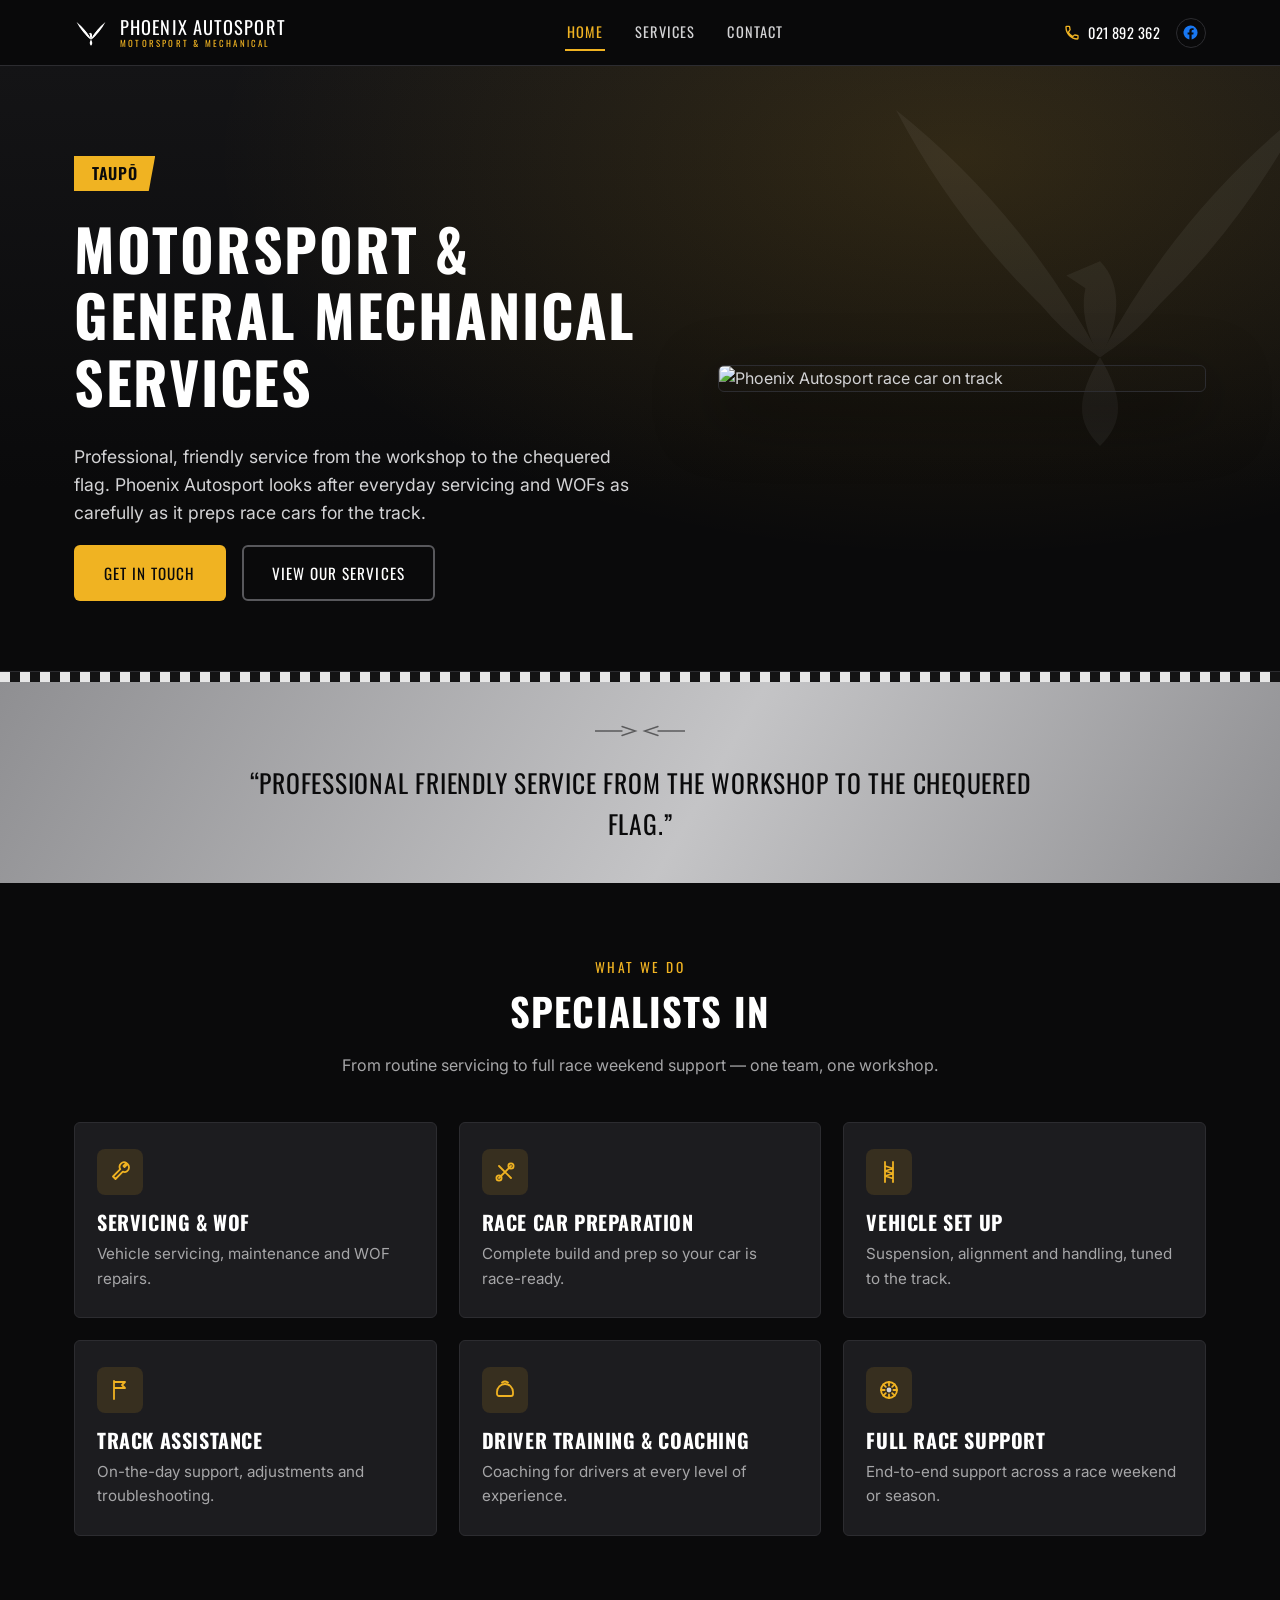
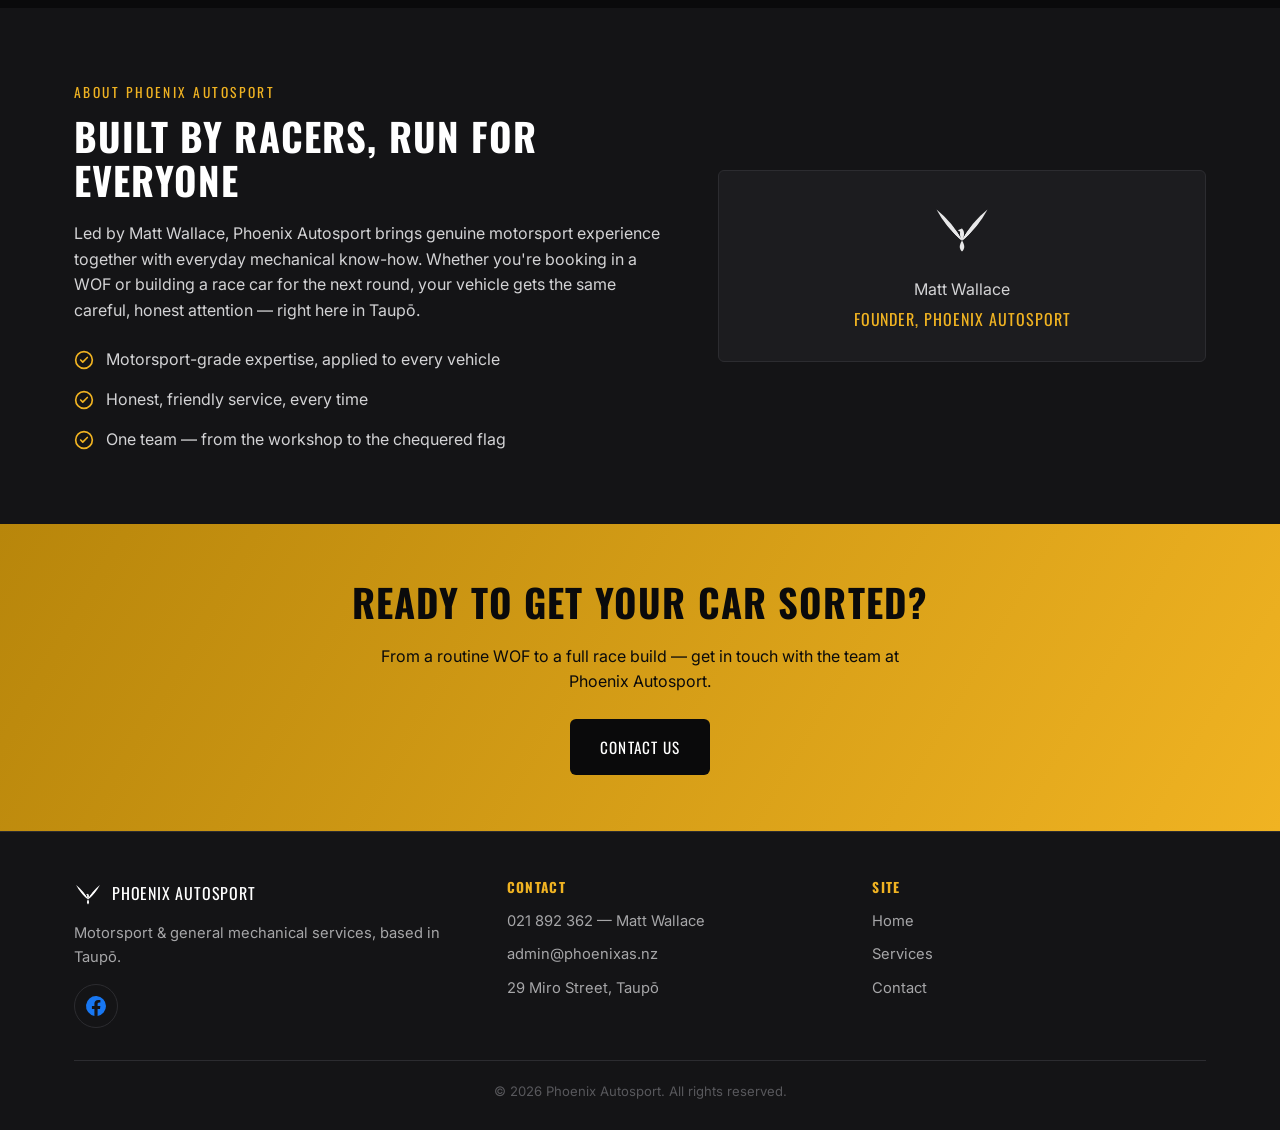
==== index.html @ 965219a4 "Add files via upload" ====
<!doctype html>
<html lang="en">
<head>
<meta charset="UTF-8">
<meta name="viewport" content="width=device-width, initial-scale=1.0">
<title>Phoenix Autosport | Motorsport &amp; General Mechanical Services, Taupō</title>
<meta name="description" content="Phoenix Autosport — motorsport and general mechanical services in Taupō. Vehicle servicing &amp; WOF, race car preparation, vehicle set-up, track assistance, driver coaching and full race support.">
<link rel="preconnect" href="https://fonts.googleapis.com">
<link rel="preconnect" href="https://fonts.gstatic.com" crossorigin>
<link href="https://fonts.googleapis.com/css2?family=Oswald:wght@500;600;700&amp;family=Inter:wght@400;500;600&amp;display=swap" rel="stylesheet">
<link rel="stylesheet" href="styles.css">
</head>
<body>

<header class="site-header">
  <div class="nav-row">
    <a href="index.html" class="brand">
      <svg class="phoenix-mark" viewBox="0 0 200 160" aria-hidden="true">
        <path d="M100,118 Q68.3,57.6 15,15 Q46.7,75.4 100,118 Z"/>
        <path d="M100,118 Q73.4,69.4 30,35 Q56.6,83.6 100,118 Z"/>
        <path d="M100,118 Q80.95,80.8 48,55 Q67.05,92.2 100,118 Z"/>
        <path d="M100,118 Q87.65,94.25 65,80 Q77.35,103.75 100,118 Z"/>
        <path d="M100,118 Q131.7,57.6 185,15 Q153.3,75.4 100,118 Z"/>
        <path d="M100,118 Q126.6,69.4 170,35 Q143.4,83.6 100,118 Z"/>
        <path d="M100,118 Q119.05,80.8 152,55 Q132.95,92.2 100,118 Z"/>
        <path d="M100,118 Q112.35,94.25 135,80 Q122.65,103.75 100,118 Z"/>
        <path d="M100,118 C90,135 90,145 100,155 C110,145 110,135 100,118 Z"/>
        <path d="M100,118 C92,105 90,88 100,78 C110,88 108,105 100,118 Z"/>
        <path d="M100,78 L86,84 L98,92 Z"/>
      </svg>
      <span class="brand-text">Phoenix Autosport<span>Motorsport &amp; Mechanical</span></span>
    </a>
    <nav class="main-nav">
      <a href="index.html" class="active">Home</a>
      <a href="services.html">Services</a>
      <a href="contact.html">Contact</a>
    </nav>
    <div class="nav-contact">
      <a class="nav-phone" href="tel:0210892362" aria-label="Call Matt Wallace on 021 892 362">
        <svg viewBox="0 0 24 24"><path d="M6.6 10.8c1.4 2.8 3.8 5.1 6.6 6.6l2.2-2.2c.3-.3.7-.4 1-.2 1.1.4 2.3.6 3.6.6.6 0 1 .4 1 1V20c0 .6-.4 1-1 1C10.9 21 3 13.1 3 3c0-.6.4-1 1-1h3.5c.6 0 1 .4 1 1 0 1.2.2 2.4.6 3.6.1.4 0 .8-.3 1z"/></svg>
        021 892 362
      </a>
      <a class="social-icon small" href="https://www.facebook.com/profile.php?id=61592781913424" target="_blank" rel="noopener" aria-label="Phoenix Autosport on Facebook">
        <svg viewBox="0 0 24 24"><path d="M22 12a10 10 0 1 0-11.6 9.9v-7H7.9V12h2.5V9.8c0-2.5 1.5-3.9 3.8-3.9 1.1 0 2.2.2 2.2.2v2.4h-1.2c-1.2 0-1.6.8-1.6 1.6V12h2.8l-.4 2.9h-2.4v7A10 10 0 0 0 22 12z"/></svg>
      </a>
    </div>
  </div>
</header>

<main>

  <section class="hero">
    <svg class="phoenix-mark" viewBox="0 0 200 160" aria-hidden="true">
      <path d="M100,118 Q68.3,57.6 15,15 Q46.7,75.4 100,118 Z"/>
      <path d="M100,118 Q73.4,69.4 30,35 Q56.6,83.6 100,118 Z"/>
      <path d="M100,118 Q80.95,80.8 48,55 Q67.05,92.2 100,118 Z"/>
      <path d="M100,118 Q87.65,94.25 65,80 Q77.35,103.75 100,118 Z"/>
      <path d="M100,118 Q131.7,57.6 185,15 Q153.3,75.4 100,118 Z"/>
      <path d="M100,118 Q126.6,69.4 170,35 Q143.4,83.6 100,118 Z"/>
      <path d="M100,118 Q119.05,80.8 152,55 Q132.95,92.2 100,118 Z"/>
      <path d="M100,118 Q112.35,94.25 135,80 Q122.65,103.75 100,118 Z"/>
      <path d="M100,118 C90,135 90,145 100,155 C110,145 110,135 100,118 Z"/>
      <path d="M100,118 C92,105 90,88 100,78 C110,88 108,105 100,118 Z"/>
      <path d="M100,78 L86,84 L98,92 Z"/>
    </svg>
    <div class="container hero-grid">
      <div class="hero-inner">
        <div class="ribbon">
          <span class="ribbon-big">Taupō</span>
        </div>
        <h1>Motorsport &amp; General Mechanical Services</h1>
        <p class="lede">Professional, friendly service from the workshop to the chequered flag. Phoenix Autosport looks after everyday servicing and WOFs as carefully as it preps race cars for the track.</p>
        <div class="btn-row">
          <a href="contact.html" class="btn btn-primary">Get In Touch</a>
          <a href="services.html" class="btn btn-ghost">View Our Services</a>
        </div>
      </div>
      <div class="hero-image">
        <img src="assets/race-car.jpg" alt="Phoenix Autosport race car on track">
      </div>
    </div>
  </section>

  <div class="flag-strip"></div>

  <section class="quote-banner">
    <svg class="wing-rule" viewBox="0 0 200 40" aria-hidden="true">
      <path d="M0,20 L60,20 M60,10 L90,20 L60,30" fill="none" stroke="#0a0a0b" stroke-width="3" stroke-linecap="round"/>
      <path d="M200,20 L140,20 M140,10 L110,20 L140,30" fill="none" stroke="#0a0a0b" stroke-width="3" stroke-linecap="round"/>
    </svg>
    <blockquote>&ldquo;Professional friendly service from the workshop to the chequered flag.&rdquo;</blockquote>
  </section>

  <section>
    <div class="container">
      <div class="section-head">
        <span class="eyebrow">What We Do</span>
        <h2>Specialists In</h2>
        <p style="color:var(--grey);">From routine servicing to full race weekend support — one team, one workshop.</p>
      </div>
      <div class="service-grid">
        <div class="service-card">
          <div class="service-icon"><svg viewBox="0 0 24 24"><path d="M21 7.5a4.5 4.5 0 0 1-6.2 4.2L7.5 19l-2.5-2.5 7.3-7.3A4.5 4.5 0 0 1 18.5 3l-3 3 1 1 3-3a4.48 4.48 0 0 1 1.5 3.5z"/></svg></div>
          <h3>Servicing &amp; WOF</h3>
          <p>Vehicle servicing, maintenance and WOF repairs.</p>
        </div>
        <div class="service-card">
          <div class="service-icon"><svg viewBox="0 0 24 24"><path d="M6 6l12 12M18 6L6 18"/><circle cx="18" cy="6" r="2.6" fill="none"/><circle cx="6" cy="18" r="2.6" fill="none"/></svg></div>
          <h3>Race Car Preparation</h3>
          <p>Complete build and prep so your car is race-ready.</p>
        </div>
        <div class="service-card">
          <div class="service-icon"><svg viewBox="0 0 24 24"><path d="M8 2v20M16 2v20M8 6l8 2.5L8 11l8 2.5L8 16l8 2.5"/></svg></div>
          <h3>Vehicle Set Up</h3>
          <p>Suspension, alignment and handling, tuned to the track.</p>
        </div>
        <div class="service-card">
          <div class="service-icon"><svg viewBox="0 0 24 24"><path d="M6 3v18M6 4h11l-3 3 3 3H6"/></svg></div>
          <h3>Track Assistance</h3>
          <p>On-the-day support, adjustments and troubleshooting.</p>
        </div>
        <div class="service-card">
          <div class="service-icon"><svg viewBox="0 0 24 24"><path d="M4 14a8 8 0 0 1 16 0v2a2 2 0 0 1-2 2H6a2 2 0 0 1-2-2v-2z M9 4.5c1-.6 2-1 3-1s2 .4 3 1"/></svg></div>
          <h3>Driver Training &amp; Coaching</h3>
          <p>Coaching for drivers at every level of experience.</p>
        </div>
        <div class="service-card">
          <div class="service-icon"><svg viewBox="0 0 24 24"><circle cx="12" cy="12" r="8"/><circle cx="12" cy="12" r="2.4" fill="currentColor" stroke="none"/><path d="M12 4v3.6M12 16.4V20M4 12h3.6M16.4 12H20M6.3 6.3l2.5 2.5M15.2 15.2l2.5 2.5M6.3 17.7l2.5-2.5M15.2 8.8l2.5-2.5"/></svg></div>
          <h3>Full Race Support</h3>
          <p>End-to-end support across a race weekend or season.</p>
        </div>
      </div>
    </div>
  </section>

  <section class="bg-soft">
    <div class="container two-col">
      <div>
        <span class="eyebrow">About Phoenix Autosport</span>
        <h2>Built by racers, run for everyone</h2>
        <p style="color:var(--grey-light);">Led by Matt Wallace, Phoenix Autosport brings genuine motorsport experience together with everyday mechanical know-how. Whether you're booking in a WOF or building a race car for the next round, your vehicle gets the same careful, honest attention — right here in Taupō.</p>
        <ul class="stat-list">
          <li><svg viewBox="0 0 24 24"><path d="M12 2a10 10 0 1 0 0 20 10 10 0 0 0 0-20z"/><path d="M8 12l2.5 2.5L16 9"/></svg> Motorsport-grade expertise, applied to every vehicle</li>
          <li><svg viewBox="0 0 24 24"><path d="M12 2a10 10 0 1 0 0 20 10 10 0 0 0 0-20z"/><path d="M8 12l2.5 2.5L16 9"/></svg> Honest, friendly service, every time</li>
          <li><svg viewBox="0 0 24 24"><path d="M12 2a10 10 0 1 0 0 20 10 10 0 0 0 0-20z"/><path d="M8 12l2.5 2.5L16 9"/></svg> One team — from the workshop to the chequered flag</li>
        </ul>
      </div>
      <div class="about-panel">
        <div class="about-panel-inner">
          <svg class="phoenix-mark" viewBox="0 0 200 160" aria-hidden="true">
            <path d="M100,118 Q68.3,57.6 15,15 Q46.7,75.4 100,118 Z"/>
            <path d="M100,118 Q73.4,69.4 30,35 Q56.6,83.6 100,118 Z"/>
            <path d="M100,118 Q80.95,80.8 48,55 Q67.05,92.2 100,118 Z"/>
            <path d="M100,118 Q87.65,94.25 65,80 Q77.35,103.75 100,118 Z"/>
            <path d="M100,118 Q131.7,57.6 185,15 Q153.3,75.4 100,118 Z"/>
            <path d="M100,118 Q126.6,69.4 170,35 Q143.4,83.6 100,118 Z"/>
            <path d="M100,118 Q119.05,80.8 152,55 Q132.95,92.2 100,118 Z"/>
            <path d="M100,118 Q112.35,94.25 135,80 Q122.65,103.75 100,118 Z"/>
            <path d="M100,118 C90,135 90,145 100,155 C110,145 110,135 100,118 Z"/>
            <path d="M100,118 C92,105 90,88 100,78 C110,88 108,105 100,118 Z"/>
            <path d="M100,78 L86,84 L98,92 Z"/>
          </svg>
          <p style="margin-bottom:2px;">Matt Wallace</p>
          <p class="founder" style="margin-bottom:0;">Founder, Phoenix Autosport</p>
        </div>
      </div>
    </div>
  </section>

  <section class="cta-band">
    <div class="container">
      <h2>Ready to get your car sorted?</h2>
      <p style="max-width:520px;margin:0 auto 24px;">From a routine WOF to a full race build — get in touch with the team at Phoenix Autosport.</p>
      <a href="contact.html" class="btn btn-primary">Contact Us</a>
    </div>
  </section>

</main>

<footer class="site-footer">
  <div class="container">
    <div class="footer-grid">
      <div>
        <div class="footer-brand">
          <svg class="phoenix-mark" viewBox="0 0 200 160" aria-hidden="true">
            <path d="M100,118 Q68.3,57.6 15,15 Q46.7,75.4 100,118 Z"/>
            <path d="M100,118 Q73.4,69.4 30,35 Q56.6,83.6 100,118 Z"/>
            <path d="M100,118 Q80.95,80.8 48,55 Q67.05,92.2 100,118 Z"/>
            <path d="M100,118 Q87.65,94.25 65,80 Q77.35,103.75 100,118 Z"/>
            <path d="M100,118 Q131.7,57.6 185,15 Q153.3,75.4 100,118 Z"/>
            <path d="M100,118 Q126.6,69.4 170,35 Q143.4,83.6 100,118 Z"/>
            <path d="M100,118 Q119.05,80.8 152,55 Q132.95,92.2 100,118 Z"/>
            <path d="M100,118 Q112.35,94.25 135,80 Q122.65,103.75 100,118 Z"/>
            <path d="M100,118 C90,135 90,145 100,155 C110,145 110,135 100,118 Z"/>
            <path d="M100,118 C92,105 90,88 100,78 C110,88 108,105 100,118 Z"/>
            <path d="M100,78 L86,84 L98,92 Z"/>
          </svg>
          <span>Phoenix Autosport</span>
        </div>
        <p style="color:var(--grey);font-size:0.92rem;">Motorsport &amp; general mechanical services, based in Taupō.</p>
        <div class="social-row">
          <a class="social-icon" href="https://www.facebook.com/profile.php?id=61592781913424" target="_blank" rel="noopener" aria-label="Phoenix Autosport on Facebook">
            <svg viewBox="0 0 24 24"><path d="M22 12a10 10 0 1 0-11.6 9.9v-7H7.9V12h2.5V9.8c0-2.5 1.5-3.9 3.8-3.9 1.1 0 2.2.2 2.2.2v2.4h-1.2c-1.2 0-1.6.8-1.6 1.6V12h2.8l-.4 2.9h-2.4v7A10 10 0 0 0 22 12z"/></svg>
          </a>
        </div>
      </div>
      <div class="footer-col">
        <h4>Contact</h4>
        <a href="tel:0210892362">021 892 362 — Matt Wallace</a>
        <a href="mailto:admin@phoenixas.nz">admin@phoenixas.nz</a>
        <p>29 Miro Street, Taupō</p>
      </div>
      <div class="footer-col">
        <h4>Site</h4>
        <a href="index.html">Home</a>
        <a href="services.html">Services</a>
        <a href="contact.html">Contact</a>
      </div>
    </div>
    <div class="footer-bottom">&copy; <span id="year"></span> Phoenix Autosport. All rights reserved.</div>
  </div>
</footer>

<script>document.getElementById('year').textContent = new Date().getFullYear();</script>
</body>
</html>
---- styles.css ----
/* ========================================================
   Phoenix Autosport — shared styles
   Colours pulled from the company flyer:
   black background, gold/amber accent, white, silver-grey
   ======================================================== */

:root {
  --black: #0a0a0b;
  --black-soft: #141416;
  --panel: #1c1c1f;
  --panel-border: #2c2c30;
  --gold: #f0b322;
  --gold-dark: #b8860b;
  --gold-light: #f7cc5c;
  --white: #ffffff;
  --grey: #a6a6a8;
  --grey-light: #d3d3d5;
  --grey-dark: #58585c;
  --silver-1: #8f8f92;
  --silver-2: #c4c4c6;

  --font-head: 'Oswald', 'Arial Narrow', sans-serif;
  --font-body: 'Inter', system-ui, -apple-system, sans-serif;

  --radius: 6px;
  --max-width: 1180px;
}

* { box-sizing: border-box; }
html { scroll-behavior: smooth; }

body {
  margin: 0;
  background: var(--black);
  color: var(--grey-light);
  font-family: var(--font-body);
  line-height: 1.6;
  -webkit-font-smoothing: antialiased;
}

img { max-width: 100%; display: block; }

a { color: inherit; text-decoration: none; }

h1, h2, h3, h4 {
  font-family: var(--font-head);
  text-transform: uppercase;
  color: var(--white);
  letter-spacing: 0.03em;
  margin: 0 0 0.5em;
  line-height: 1.15;
}

h1 { font-size: clamp(2.2rem, 5vw, 3.6rem); }
h2 { font-size: clamp(1.7rem, 3.4vw, 2.4rem); }
h3 { font-size: 1.25rem; }

p { margin: 0 0 1em; }

.container {
  max-width: var(--max-width);
  margin: 0 auto;
  padding: 0 24px;
}

.eyebrow {
  display: inline-block;
  color: var(--gold);
  font-family: var(--font-head);
  text-transform: uppercase;
  letter-spacing: 0.18em;
  font-size: 0.85rem;
  margin-bottom: 0.75em;
}

/* ---------- checkered flag divider ---------- */
.flag-strip {
  height: 10px;
  background-image:
    linear-gradient(45deg, var(--black-soft) 25%, transparent 25%, transparent 75%, var(--black-soft) 75%),
    linear-gradient(45deg, var(--black-soft) 25%, var(--white) 25%, var(--white) 75%, var(--black-soft) 75%);
  background-size: 20px 20px;
  background-position: 0 0, 10px 10px;
  opacity: 0.9;
}

/* ---------- phoenix mark ---------- */
.phoenix-mark { display: block; }
.phoenix-mark path { fill: var(--white); }

/* ---------- header / nav ---------- */
header.site-header {
  position: sticky;
  top: 0;
  z-index: 50;
  background: rgba(10, 10, 11, 0.92);
  backdrop-filter: blur(6px);
  border-bottom: 1px solid var(--panel-border);
}

.nav-row {
  display: flex;
  align-items: center;
  justify-content: space-between;
  padding: 14px 24px;
  max-width: var(--max-width);
  margin: 0 auto;
  gap: 20px;
}

.brand {
  display: flex;
  align-items: center;
  gap: 12px;
}

.brand .phoenix-mark { width: 34px; height: 34px; }

.brand-text {
  font-family: var(--font-head);
  text-transform: uppercase;
  color: var(--white);
  font-size: 1.15rem;
  letter-spacing: 0.06em;
  line-height: 1.05;
}
.brand-text span {
  display: block;
  font-size: 0.55rem;
  color: var(--gold);
  letter-spacing: 0.25em;
  margin-top: 2px;
}

nav.main-nav {
  display: flex;
  align-items: center;
  gap: 28px;
}

nav.main-nav a {
  font-family: var(--font-head);
  text-transform: uppercase;
  font-size: 0.9rem;
  letter-spacing: 0.08em;
  color: var(--grey-light);
  padding: 6px 2px;
  border-bottom: 2px solid transparent;
  transition: color 0.15s ease, border-color 0.15s ease;
}
nav.main-nav a:hover,
nav.main-nav a.active {
  color: var(--gold);
  border-color: var(--gold);
}

.nav-contact { display: flex; align-items: center; gap: 16px; }
.nav-phone {
  display: flex;
  align-items: center;
  gap: 8px;
  font-family: var(--font-head);
  color: var(--white);
  font-size: 0.9rem;
  letter-spacing: 0.03em;
  white-space: nowrap;
}
.nav-phone svg { width: 16px; height: 16px; fill: none; stroke: var(--gold); stroke-width: 2; stroke-linecap: round; stroke-linejoin: round; }

/* ---------- buttons ---------- */
.btn {
  display: inline-flex;
  align-items: center;
  justify-content: center;
  gap: 8px;
  font-family: var(--font-head);
  text-transform: uppercase;
  letter-spacing: 0.08em;
  font-size: 0.95rem;
  padding: 14px 28px;
  border-radius: var(--radius);
  border: 2px solid transparent;
  cursor: pointer;
  transition: transform 0.15s ease, background 0.15s ease, color 0.15s ease, border-color 0.15s ease;
}
.btn-primary {
  background: var(--gold);
  color: var(--black);
}
.btn-primary:hover { background: var(--gold-light); transform: translateY(-1px); }

.btn-ghost {
  background: transparent;
  border-color: var(--grey-dark);
  color: var(--white);
}
.btn-ghost:hover { border-color: var(--gold); color: var(--gold); }

.btn-row { display: flex; flex-wrap: wrap; gap: 16px; }

/* ---------- hero ---------- */
.hero {
  position: relative;
  padding: 90px 0 70px;
  background:
    radial-gradient(ellipse at 75% 15%, rgba(240,179,34,0.14), transparent 55%),
    linear-gradient(180deg, var(--black-soft), var(--black) 70%);
  overflow: hidden;
  border-bottom: 1px solid var(--panel-border);
}

.hero .phoenix-mark {
  position: absolute;
  right: -60px;
  top: -40px;
  width: 480px;
  height: 480px;
  opacity: 0.05;
}

.hero-grid { display: grid; grid-template-columns: 1.1fr 0.9fr; gap: 48px; align-items: center; position: relative; }
@media (max-width: 900px) {
  .hero-grid { grid-template-columns: 1fr; }
  .hero-image { order: -1; }
}
.hero-inner { position: relative; }
.hero-image img {
  width: 100%;
  display: block;
  border-radius: var(--radius);
  border: 1px solid var(--panel-border);
  box-shadow: 0 20px 60px rgba(0,0,0,0.5);
}

.ribbon {
  display: inline-flex;
  flex-direction: column;
  background: var(--gold);
  color: var(--black);
  padding: 8px 18px;
  font-family: var(--font-head);
  text-transform: uppercase;
  font-weight: 600;
  line-height: 1.2;
  margin-bottom: 24px;
  clip-path: polygon(0 0, 100% 0, 92% 100%, 0% 100%);
}
.ribbon .ribbon-big { font-size: 1rem; letter-spacing: 0.04em; }
.ribbon .ribbon-small { font-size: 0.7rem; letter-spacing: 0.04em; }

.hero .lede {
  font-size: 1.1rem;
  color: var(--grey-light);
  max-width: 560px;
}

/* ---------- page hero (services/contact) ---------- */
.page-hero {
  padding: 64px 0 46px;
  background: linear-gradient(180deg, var(--black-soft), var(--black));
  border-bottom: 1px solid var(--panel-border);
  text-align: center;
}
.page-hero .lede { max-width: 620px; margin: 0 auto; color: var(--grey-light); }

/* ---------- quote / tagline banner ---------- */
.quote-banner {
  background: linear-gradient(120deg, var(--silver-1), var(--silver-2) 55%, var(--silver-1));
  color: var(--black);
  padding: 40px 24px;
  text-align: center;
}
.quote-banner blockquote {
  margin: 0;
  font-family: var(--font-head);
  text-transform: uppercase;
  font-size: clamp(1.1rem, 2.6vw, 1.6rem);
  letter-spacing: 0.03em;
  max-width: 820px;
  margin: 0 auto;
}
.quote-banner .wing-rule { opacity: 0.55; margin: 0 auto 14px; width: 90px; }

/* ---------- sections ---------- */
section { padding: 72px 0; }
.section-tight { padding: 56px 0; }
.section-head { text-align: center; max-width: 620px; margin: 0 auto 44px; }

.bg-soft { background: var(--black-soft); }

/* ---------- service grid ---------- */
.service-grid {
  display: grid;
  grid-template-columns: repeat(3, 1fr);
  gap: 22px;
}
@media (max-width: 900px) {
  .service-grid { grid-template-columns: repeat(2, 1fr); }
}
@media (max-width: 560px) {
  .service-grid { grid-template-columns: 1fr; }
}

.service-card {
  background: var(--panel);
  border: 1px solid var(--panel-border);
  border-radius: var(--radius);
  padding: 26px 22px;
  transition: border-color 0.15s ease, transform 0.15s ease;
}
.service-card:hover { border-color: var(--gold-dark); transform: translateY(-2px); }

.service-icon {
  width: 46px;
  height: 46px;
  display: flex;
  align-items: center;
  justify-content: center;
  background: rgba(240,179,34,0.12);
  border-radius: 8px;
  margin-bottom: 16px;
}
.service-icon svg { width: 24px; height: 24px; fill: none; stroke: var(--gold); stroke-width: 1.8; stroke-linecap: round; stroke-linejoin: round; }

.service-card h3 { margin-bottom: 8px; }
.service-card p { color: var(--grey); font-size: 0.95rem; margin-bottom: 0; }

/* ---------- about / two-col ---------- */
.two-col {
  display: grid;
  grid-template-columns: 1.1fr 0.9fr;
  gap: 48px;
  align-items: center;
}
@media (max-width: 820px) {
  .two-col { grid-template-columns: 1fr; }
}

.stat-list { list-style: none; margin: 24px 0 0; padding: 0; display: grid; gap: 14px; }
.stat-list li {
  display: flex;
  align-items: flex-start;
  gap: 12px;
  color: var(--grey-light);
}
.stat-list svg { width: 20px; height: 20px; fill: none; stroke: var(--gold); stroke-width: 2; stroke-linecap: round; stroke-linejoin: round; flex-shrink: 0; margin-top: 3px; }

.about-panel {
  background: var(--panel);
  border: 1px solid var(--panel-border);
  border-radius: var(--radius);
  padding: 28px;
}
.about-panel .phoenix-mark { width: 60px; height: 60px; margin: 0 auto 18px; opacity: 0.9; }
.about-panel-inner { text-align: center; }
.about-panel .founder { color: var(--gold); font-family: var(--font-head); text-transform: uppercase; letter-spacing: 0.06em; margin-top: 4px; }

/* ---------- CTA band ---------- */
.cta-band {
  background: linear-gradient(120deg, var(--gold-dark), var(--gold));
  color: var(--black);
  text-align: center;
  padding: 56px 24px;
}
.cta-band h2 { color: var(--black); }
.cta-band .btn-primary { background: var(--black); color: var(--white); }
.cta-band .btn-primary:hover { background: var(--black-soft); }

/* ---------- contact page ---------- */
.contact-grid {
  display: grid;
  grid-template-columns: 0.85fr 1.15fr;
  gap: 40px;
  align-items: start;
}
@media (max-width: 900px) {
  .contact-grid { grid-template-columns: 1fr; }
}

.contact-card {
  background: var(--panel);
  border: 1px solid var(--panel-border);
  border-radius: var(--radius);
  padding: 28px;
}
.contact-row {
  display: flex;
  gap: 14px;
  align-items: flex-start;
  padding: 14px 0;
  border-bottom: 1px solid var(--panel-border);
}
.contact-row:last-of-type { border-bottom: none; }
.contact-row svg { width: 20px; height: 20px; fill: none; stroke: var(--gold); stroke-width: 2; stroke-linecap: round; stroke-linejoin: round; flex-shrink: 0; margin-top: 2px; }
.contact-row .label { font-family: var(--font-head); text-transform: uppercase; font-size: 0.75rem; letter-spacing: 0.08em; color: var(--grey); margin-bottom: 2px; }
.contact-row .value { color: var(--white); font-size: 1rem; }
.contact-row a.value:hover { color: var(--gold); }

.map-frame {
  margin-top: 20px;
  border-radius: var(--radius);
  overflow: hidden;
  border: 1px solid var(--panel-border);
  filter: grayscale(0.3) contrast(1.05);
}
.map-frame iframe { width: 100%; height: 220px; border: 0; display: block; }

.form-card {
  background: var(--panel);
  border: 1px solid var(--panel-border);
  border-radius: var(--radius);
  padding: 32px;
}

.field { margin-bottom: 18px; }
.field label {
  display: block;
  font-family: var(--font-head);
  text-transform: uppercase;
  font-size: 0.8rem;
  letter-spacing: 0.06em;
  color: var(--grey-light);
  margin-bottom: 6px;
}
.field input,
.field textarea {
  width: 100%;
  background: var(--black-soft);
  border: 1px solid var(--panel-border);
  border-radius: var(--radius);
  padding: 12px 14px;
  color: var(--white);
  font-family: var(--font-body);
  font-size: 0.98rem;
  transition: border-color 0.15s ease;
}
.field input:focus,
.field textarea:focus {
  outline: none;
  border-color: var(--gold);
}
.field textarea { resize: vertical; min-height: 130px; }
.two-fields { display: grid; grid-template-columns: 1fr 1fr; gap: 18px; }
@media (max-width: 560px) { .two-fields { grid-template-columns: 1fr; } }

.form-note { font-size: 0.82rem; color: var(--grey-dark); margin-top: 14px; }

/* ---------- footer ---------- */
footer.site-footer {
  background: var(--black-soft);
  border-top: 1px solid var(--panel-border);
  padding: 48px 0 28px;
}
.footer-grid {
  display: grid;
  grid-template-columns: 1.2fr 1fr 1fr;
  gap: 32px;
  margin-bottom: 32px;
}
@media (max-width: 720px) {
  .footer-grid { grid-template-columns: 1fr; }
}
.footer-brand { display: flex; align-items: center; gap: 10px; margin-bottom: 14px; }
.footer-brand .phoenix-mark { width: 28px; height: 28px; }
.footer-brand span { font-family: var(--font-head); text-transform: uppercase; color: var(--white); letter-spacing: 0.05em; }
.social-row { display: flex; gap: 12px; margin-top: 14px; }
.social-icon { width: 44px; height: 44px; display: flex; align-items: center; justify-content: center; border: 1px solid var(--panel-border); border-radius: 50%; transition: border-color 0.15s ease, background 0.15s ease; }
.social-icon:hover { border-color: #1877f2; background: rgba(24,119,242,0.14); }
.social-icon svg { width: 24px; height: 24px; fill: #1877f2; }
.social-icon.small { width: 30px; height: 30px; }
.social-icon.small svg { width: 17px; height: 17px; }
.footer-col h4 { font-size: 0.85rem; letter-spacing: 0.1em; color: var(--gold); margin-bottom: 14px; }
.footer-col a, .footer-col p { display: block; color: var(--grey); font-size: 0.92rem; margin-bottom: 10px; }
.footer-col a:hover { color: var(--gold); }
.footer-bottom {
  border-top: 1px solid var(--panel-border);
  padding-top: 20px;
  text-align: center;
  color: var(--grey-dark);
  font-size: 0.82rem;
}

/* ---------- mobile nav toggle (simple, no-js fallback: stack) ---------- */
@media (max-width: 760px) {
  .nav-row { flex-wrap: wrap; }
  nav.main-nav { order: 3; width: 100%; justify-content: center; gap: 18px; padding-top: 10px; border-top: 1px solid var(--panel-border); margin-top: 10px; flex-wrap: wrap; }
  .nav-contact { display: none; }
}
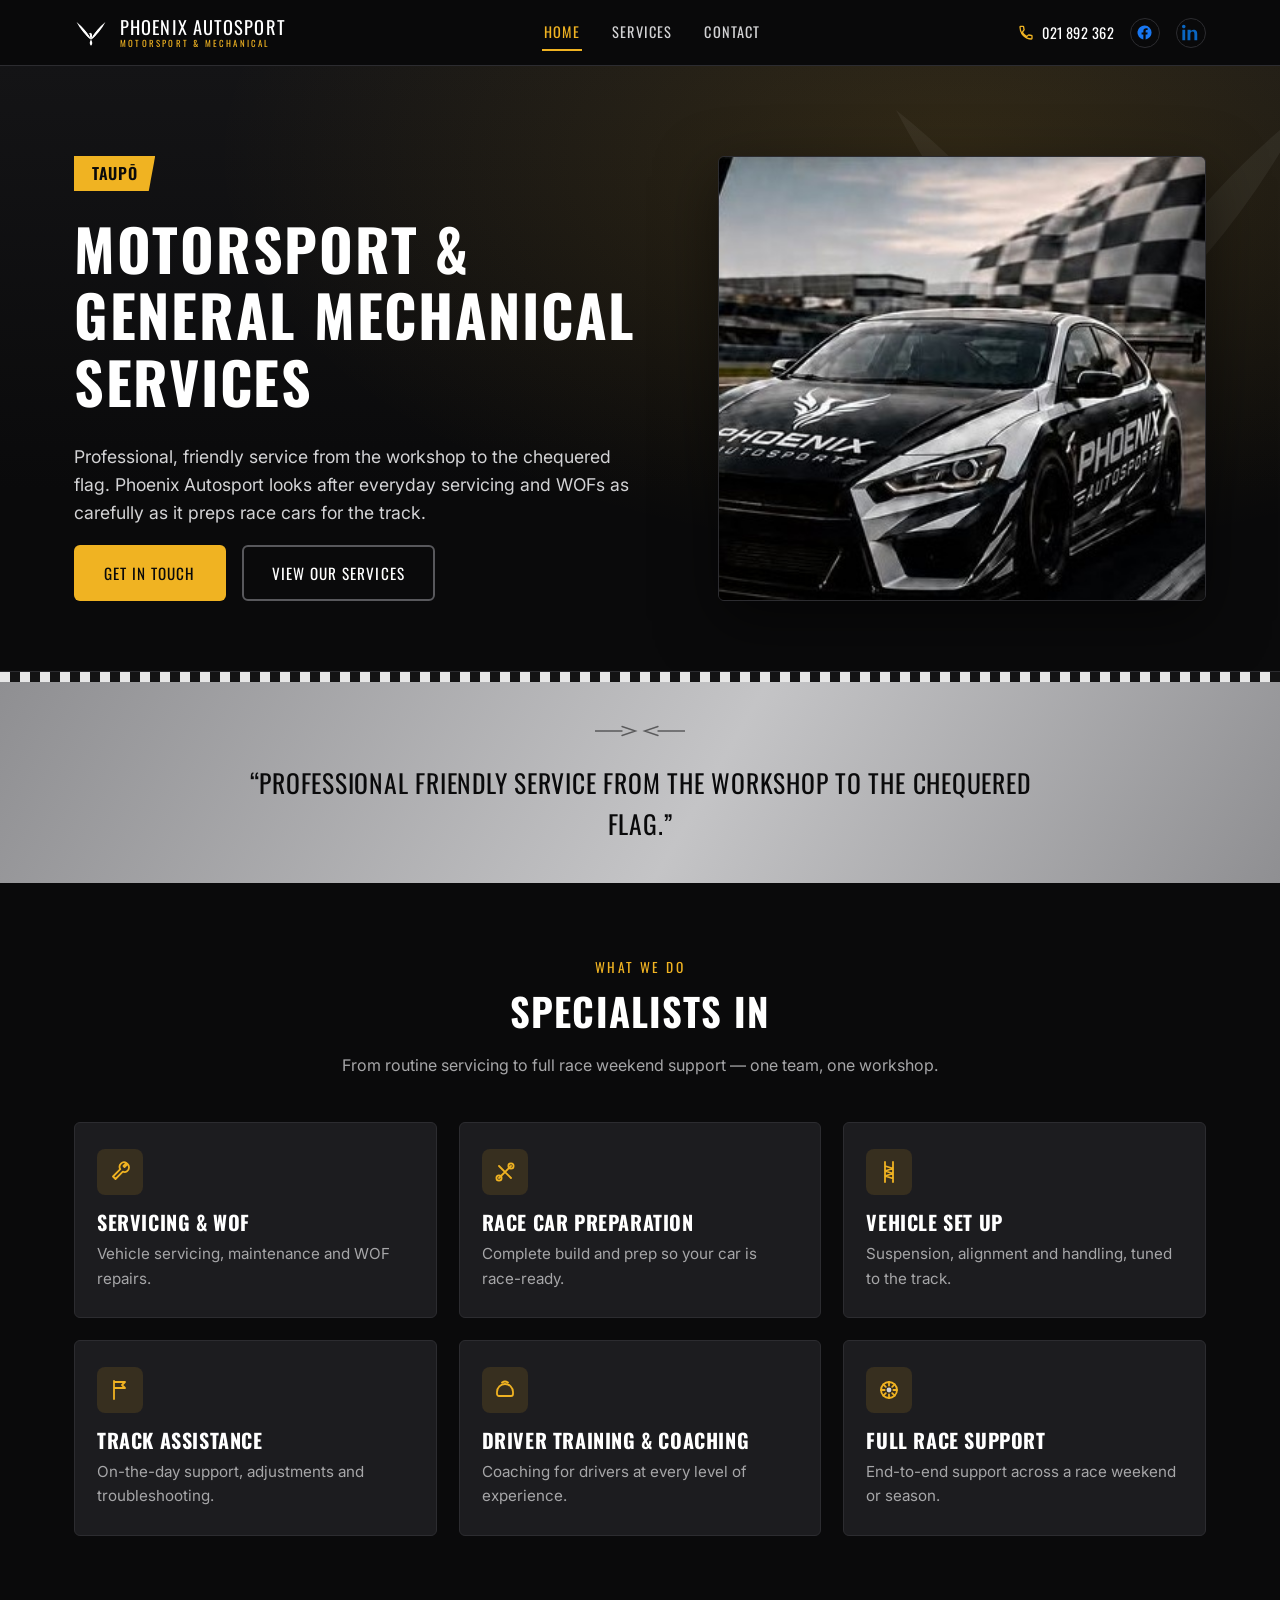
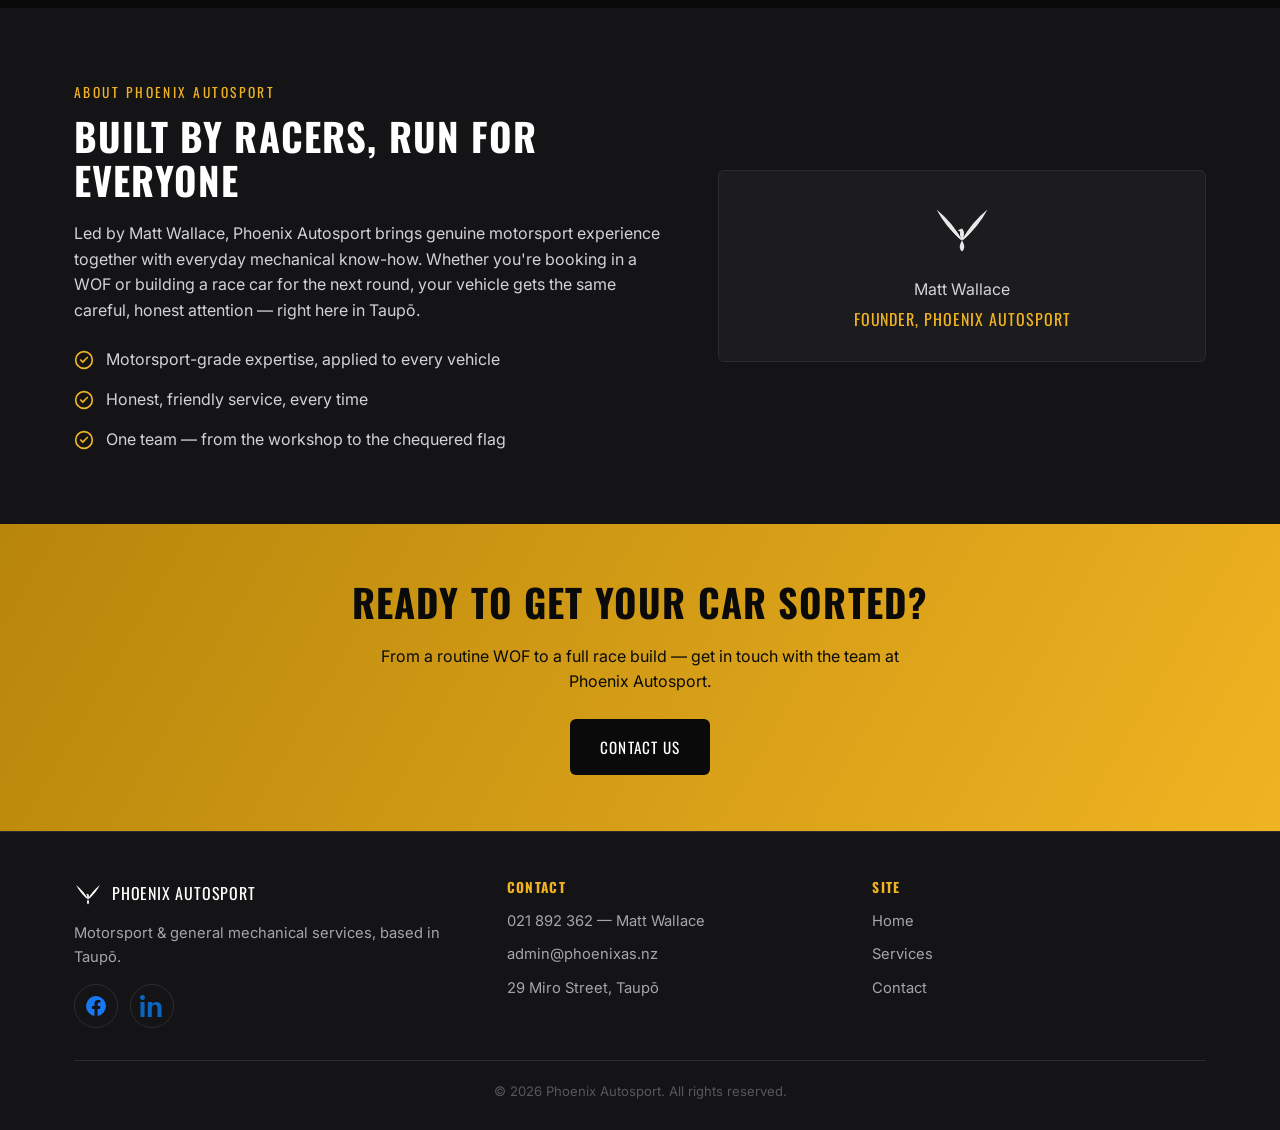
==== commit 5938c814: "Add files via upload" ====
--- a/index.html
+++ b/index.html
@@ -43,6 +43,9 @@
       <a class="social-icon small" href="https://www.facebook.com/profile.php?id=61592781913424" target="_blank" rel="noopener" aria-label="Phoenix Autosport on Facebook">
         <svg viewBox="0 0 24 24"><path d="M22 12a10 10 0 1 0-11.6 9.9v-7H7.9V12h2.5V9.8c0-2.5 1.5-3.9 3.8-3.9 1.1 0 2.2.2 2.2.2v2.4h-1.2c-1.2 0-1.6.8-1.6 1.6V12h2.8l-.4 2.9h-2.4v7A10 10 0 0 0 22 12z"/></svg>
       </a>
+      <a class="social-icon small linkedin" href="https://www.linkedin.com/in/matt-wallace-419013b7/" target="_blank" rel="noopener" aria-label="Matt Wallace on LinkedIn">
+        <svg viewBox="0 0 24 24"><path d="M4.98 3.5C4.98 4.88 3.87 6 2.5 6S0 4.88 0 3.5 1.11 1 2.48 1 4.98 2.12 4.98 3.5zM.5 8h4V23h-4V8zM8.5 8h3.8v2.05h.05c.53-1 1.83-2.05 3.77-2.05C20.5 8 21.5 10.5 21.5 14v9h-4v-8c0-1.9-.03-4.35-2.65-4.35-2.65 0-3.05 2.07-3.05 4.2v8.15h-4V8z"/></svg>
+      </a>
     </div>
   </div>
 </header>
@@ -202,6 +205,9 @@
           <a class="social-icon" href="https://www.facebook.com/profile.php?id=61592781913424" target="_blank" rel="noopener" aria-label="Phoenix Autosport on Facebook">
             <svg viewBox="0 0 24 24"><path d="M22 12a10 10 0 1 0-11.6 9.9v-7H7.9V12h2.5V9.8c0-2.5 1.5-3.9 3.8-3.9 1.1 0 2.2.2 2.2.2v2.4h-1.2c-1.2 0-1.6.8-1.6 1.6V12h2.8l-.4 2.9h-2.4v7A10 10 0 0 0 22 12z"/></svg>
           </a>
+          <a class="social-icon linkedin" href="https://www.linkedin.com/in/matt-wallace-419013b7/" target="_blank" rel="noopener" aria-label="Matt Wallace on LinkedIn">
+            <svg viewBox="0 0 24 24"><path d="M4.98 3.5C4.98 4.88 3.87 6 2.5 6S0 4.88 0 3.5 1.11 1 2.48 1 4.98 2.12 4.98 3.5zM.5 8h4V23h-4V8zM8.5 8h3.8v2.05h.05c.53-1 1.83-2.05 3.77-2.05C20.5 8 21.5 10.5 21.5 14v9h-4v-8c0-1.9-.03-4.35-2.65-4.35-2.65 0-3.05 2.07-3.05 4.2v8.15h-4V8z"/></svg>
+          </a>
         </div>
       </div>
       <div class="footer-col">
--- a/styles.css
+++ b/styles.css
@@ -469,6 +469,8 @@
 .social-icon svg { width: 24px; height: 24px; fill: #1877f2; }
 .social-icon.small { width: 30px; height: 30px; }
 .social-icon.small svg { width: 17px; height: 17px; }
+.social-icon.linkedin:hover { border-color: #0a66c2; background: rgba(10,102,194,0.14); }
+.social-icon.linkedin svg { fill: #0a66c2; }
 .footer-col h4 { font-size: 0.85rem; letter-spacing: 0.1em; color: var(--gold); margin-bottom: 14px; }
 .footer-col a, .footer-col p { display: block; color: var(--grey); font-size: 0.92rem; margin-bottom: 10px; }
 .footer-col a:hover { color: var(--gold); }
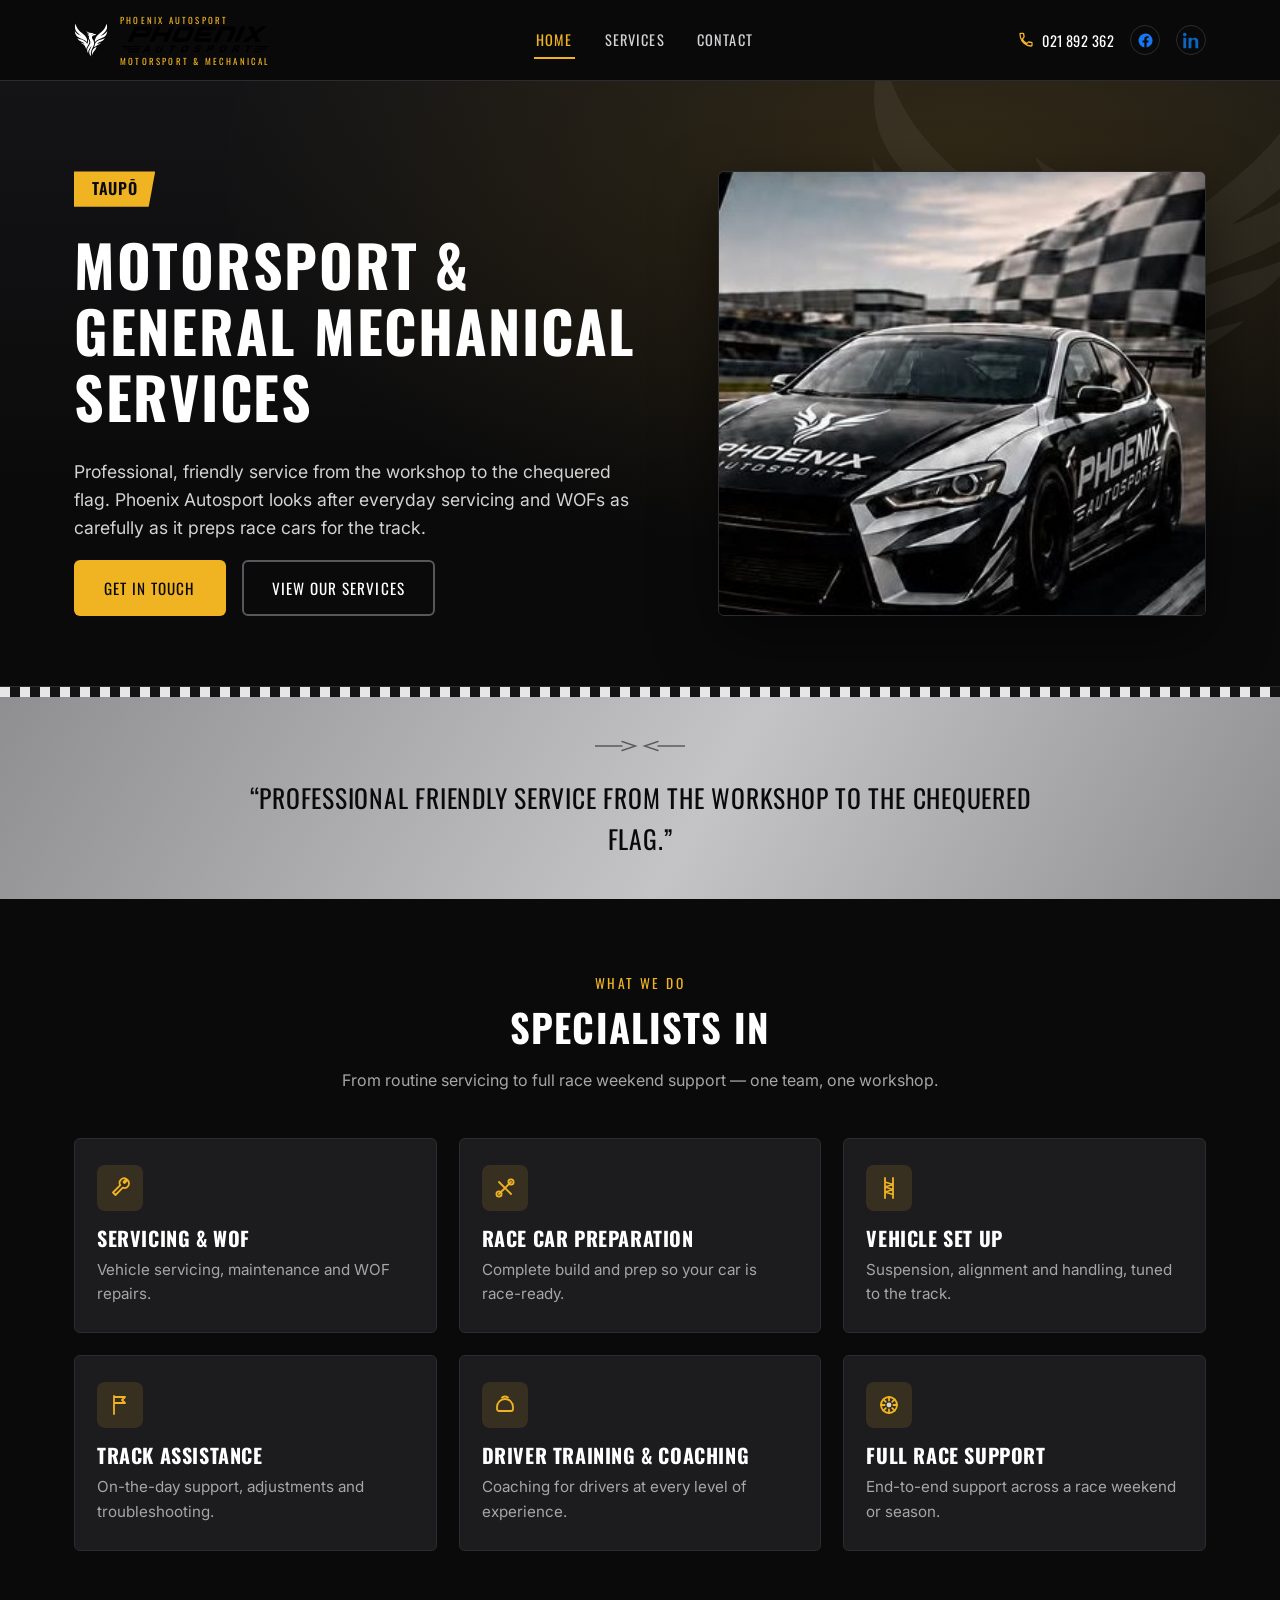
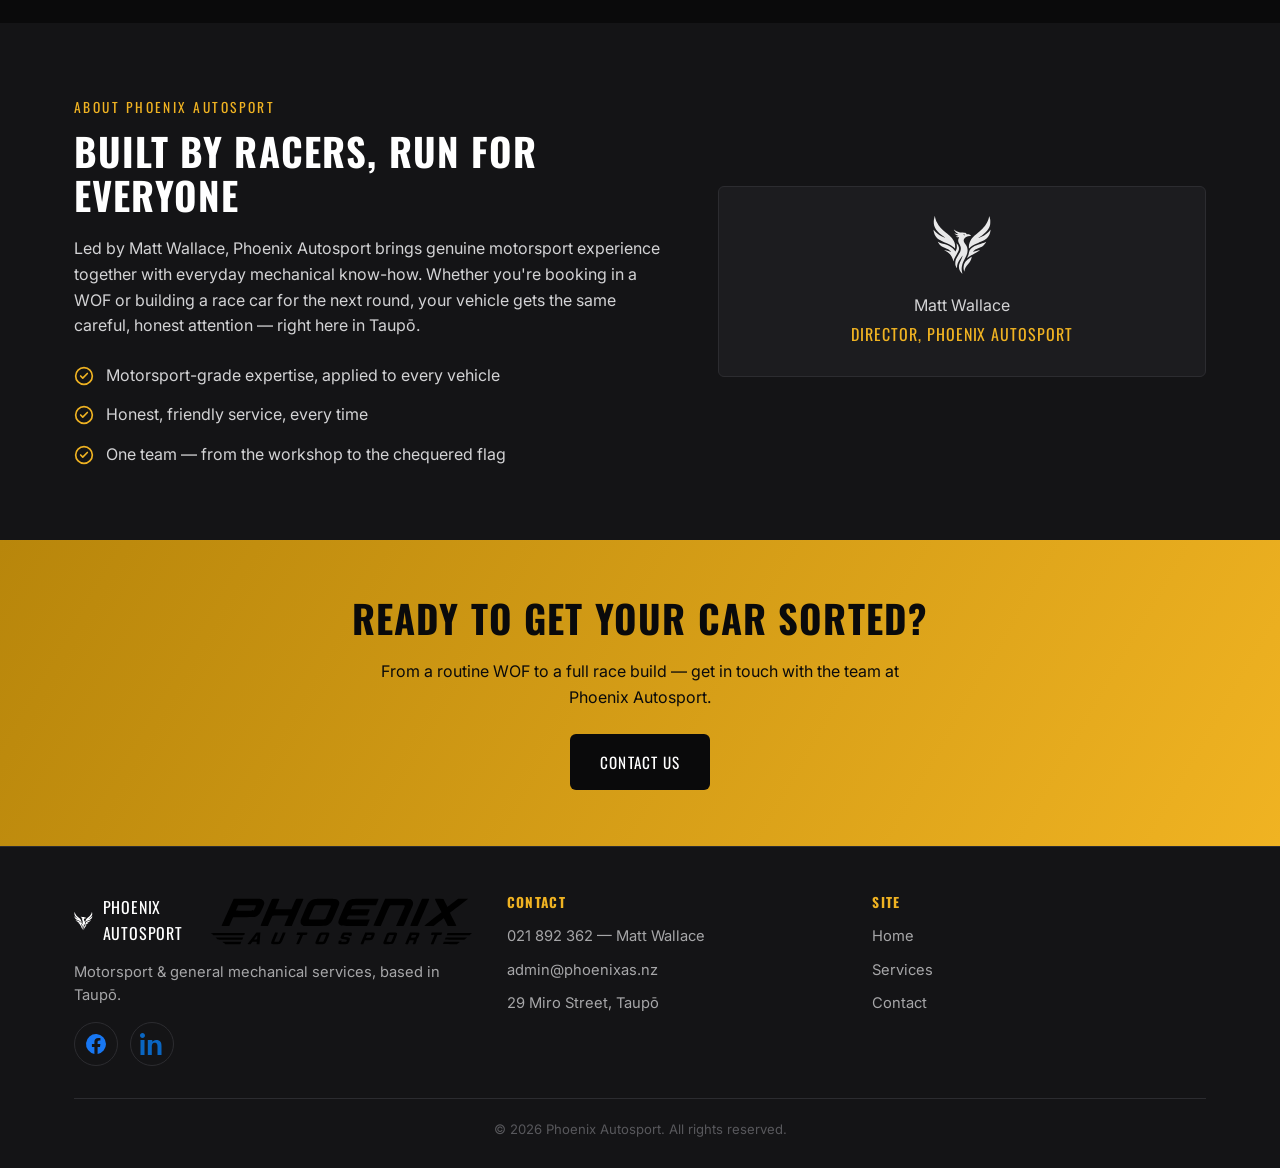
==== commit 80f920a5: "Add files via upload" ====
--- a/index.html
+++ b/index.html
@@ -15,20 +15,8 @@
 <header class="site-header">
   <div class="nav-row">
     <a href="index.html" class="brand">
-      <svg class="phoenix-mark" viewBox="0 0 200 160" aria-hidden="true">
-        <path d="M100,118 Q68.3,57.6 15,15 Q46.7,75.4 100,118 Z"/>
-        <path d="M100,118 Q73.4,69.4 30,35 Q56.6,83.6 100,118 Z"/>
-        <path d="M100,118 Q80.95,80.8 48,55 Q67.05,92.2 100,118 Z"/>
-        <path d="M100,118 Q87.65,94.25 65,80 Q77.35,103.75 100,118 Z"/>
-        <path d="M100,118 Q131.7,57.6 185,15 Q153.3,75.4 100,118 Z"/>
-        <path d="M100,118 Q126.6,69.4 170,35 Q143.4,83.6 100,118 Z"/>
-        <path d="M100,118 Q119.05,80.8 152,55 Q132.95,92.2 100,118 Z"/>
-        <path d="M100,118 Q112.35,94.25 135,80 Q122.65,103.75 100,118 Z"/>
-        <path d="M100,118 C90,135 90,145 100,155 C110,145 110,135 100,118 Z"/>
-        <path d="M100,118 C92,105 90,88 100,78 C110,88 108,105 100,118 Z"/>
-        <path d="M100,78 L86,84 L98,92 Z"/>
-      </svg>
-      <span class="brand-text">Phoenix Autosport<span>Motorsport &amp; Mechanical</span></span>
+      <svg class="phoenix-mark" viewBox="0 0 664 675" aria-hidden="true"><g transform="translate(0,675) scale(0.1,-0.1)"><path d="M258 6625 c-3 -6 -20 -59 -37 -120 -52 -183 -73 -315 -78 -495 -21 -662 313 -1152 1187 -1739 158 -106 159 -107 75 -76 -480 180 -776 355 -1026 604 -102 103 -228 255 -242 293 -2 7 -8 10 -13 5 -12 -11 13 -187 45 -320 83 -334 277 -614 551 -796 120 -79 388 -211 595 -292 652 -254 962 -429 1162 -655 55 -62 58 -64 66 -42 5 13 9 97 9 188 1 337 -90 599 -311 895 -133 179 -285 320 -716 665 -486 390 -813 763 -1016 1163 -118 233 -174 396 -236 692 -5 22 -11 35 -15 30z"/><path d="M6356 6498 c-73 -317 -177 -559 -354 -829 -237 -360 -489 -617 -1041 -1063 -327 -264 -496 -435 -617 -622 -115 -178 -192 -366 -230 -559 -18 -93 -26 -437 -10 -453 4 -4 32 21 62 54 189 215 452 373 964 579 140 57 305 124 365 150 473 202 728 418 885 750 81 173 107 260 135 452 23 157 19 171 -27 101 -134 -203 -385 -430 -638 -580 -153 -91 -542 -269 -660 -303 -14 -4 43 39 125 95 739 504 1069 902 1172 1416 22 109 24 427 4 549 -21 130 -87 385 -100 385 -4 0 -19 -55 -35 -122z"/><path d="M2410 5110 c0 -18 39 -90 88 -163 76 -115 200 -217 360 -298 l77 -40 -105 5 c-106 5 -204 27 -294 66 -27 11 -51 19 -53 17 -2 -3 14 -27 36 -55 80 -101 239 -189 406 -225 49 -10 -185 -97 -262 -97 -49 0 -40 -16 24 -40 89 -33 152 -43 234 -37 l77 6 -38 -77 c-107 -212 -95 -415 37 -642 179 -305 218 -461 178 -701 -31 -185 -96 -327 -296 -644 -242 -383 -314 -577 -313 -850 1 -151 14 -228 60 -337 29 -72 114 -218 126 -218 4 0 8 42 8 94 0 305 117 594 411 1011 62 88 134 193 161 232 27 40 53 75 58 78 12 7 -24 -125 -64 -235 -33 -91 -51 -132 -166 -375 -146 -311 -185 -451 -185 -670 1 -229 63 -412 200 -590 62 -81 211 -230 201 -200 -4 11 -21 70 -36 130 -85 324 -79 643 17 940 50 154 201 497 242 549 23 30 204 393 234 471 192 492 148 872 -144 1260 -177 235 -215 375 -149 548 77 203 354 348 672 351 71 0 128 2 128 3 0 36 -78 126 -133 154 -57 30 -159 49 -262 49 l-90 0 -23 40 c-58 102 -160 138 -432 150 -450 22 -683 101 -957 325 -18 15 -33 21 -33 15z m1238 -576 c66 -29 66 -40 -3 -49 -70 -8 -106 -1 -175 38 -51 29 -53 32 -30 38 44 11 153 -2 208 -27z"/><path d="M641 3664 c191 -313 416 -492 789 -628 269 -98 441 -197 585 -338 43 -42 77 -79 74 -82 -2 -3 -67 13 -144 35 -160 45 -608 159 -627 159 -20 0 -2 -13 213 -148 296 -185 387 -258 504 -403 132 -163 252 -427 306 -671 7 -32 15 -58 19 -58 4 0 13 26 20 58 43 195 132 388 305 662 278 438 331 603 279 858 -30 145 -82 251 -184 373 -61 74 -89 97 -77 65 38 -98 52 -373 28 -516 -16 -88 -70 -249 -113 -334 -27 -54 -32 -59 -42 -43 -183 301 -393 486 -733 647 -152 72 -289 117 -668 220 -150 41 -290 89 -420 145 -72 31 -136 59 -143 62 -7 3 5 -25 29 -63z"/><path d="M5925 3680 c-99 -49 -347 -134 -540 -185 -284 -76 -457 -136 -600 -207 -398 -197 -636 -459 -680 -745 -27 -177 -86 -361 -177 -547 -27 -54 -47 -100 -45 -103 3 -2 51 31 108 75 103 78 305 207 429 274 36 20 115 61 175 93 207 109 310 167 433 246 137 87 316 219 308 226 -3 3 -53 -9 -113 -27 -84 -25 -514 -134 -652 -166 -60 -13 110 146 257 241 87 55 168 93 389 181 300 118 417 188 570 343 117 118 285 353 250 350 -6 0 -57 -23 -112 -49z"/><path d="M4249 1949 c-451 -284 -629 -498 -726 -878 -47 -185 -37 -419 28 -631 l22 -74 32 130 c72 290 150 431 411 740 210 248 315 442 375 689 21 88 23 115 11 115 -5 0 -73 -41 -153 -91z"/></g></svg>
+      <span class="brand-text"><span class="sr-only">Phoenix Autosport</span><svg class="wordmark wordmark-nav" viewBox="0 0 1144 218" role="img" aria-label="Phoenix Autosport"><g transform="translate(0,218) scale(0.1,-0.1)"><path d="M930 1673 c-228 -509 -275 -614 -315 -701 -25 -53 -31 -74 -22 -78 7 -2 82 -3 166 -2 l153 3 82 185 83 185 464 5 c362 4 472 9 499 19 63 25 134 77 174 126 41 49 177 341 197 422 22 85 -25 171 -113 207 -32 14 -116 16 -616 16 l-579 0 -173 -387z m1126 94 c7 -19 -63 -179 -87 -199 -19 -16 -54 -18 -396 -18 -206 0 -373 3 -371 8 2 4 23 56 48 115 l45 107 378 0 c304 0 379 -3 383 -13z"/><path d="M2752 2047 c-6 -7 -75 -161 -153 -342 -78 -182 -157 -364 -175 -405 -18 -41 -64 -147 -103 -235 -38 -87 -67 -163 -65 -167 3 -4 75 -8 160 -8 l155 0 21 48 c104 238 172 388 179 393 5 3 162 6 350 8 l342 3 -6 -24 c-3 -13 -45 -110 -92 -217 -47 -107 -85 -198 -85 -203 0 -4 71 -8 158 -8 l159 0 18 43 c44 102 92 212 225 517 223 508 259 593 253 603 -5 8 -260 9 -298 0 -16 -3 -42 -53 -114 -224 l-94 -219 -349 0 -349 0 7 23 c4 12 18 47 31 77 88 197 143 333 138 341 -10 15 -300 12 -313 -4z"/><path d="M4596 2049 c-118 -17 -247 -100 -301 -193 -37 -64 -304 -692 -315 -742 -19 -82 12 -154 82 -195 l43 -24 430 -3 c560 -4 591 1 717 125 62 61 53 44 234 453 170 387 173 397 132 480 -28 55 -78 85 -168 99 -78 13 -767 13 -854 0z m683 -278 c11 -7 -10 -63 -104 -281 -65 -150 -126 -282 -136 -294 -17 -21 -24 -21 -357 -24 -267 -2 -341 0 -349 10 -8 9 6 50 49 148 33 74 86 198 119 275 33 77 70 148 82 157 20 16 54 18 352 18 182 0 336 -4 344 -9z"/><path d="M6201 2049 c-79 -13 -175 -64 -224 -119 -35 -39 -72 -115 -206 -421 -199 -455 -206 -489 -115 -568 55 -49 92 -52 657 -49 l518 3 60 135 c32 74 59 136 59 137 0 2 -222 3 -494 3 -299 0 -497 4 -501 9 -3 6 9 41 26 79 27 61 35 71 62 76 18 4 202 6 411 6 208 -1 383 3 387 7 10 11 109 239 109 252 0 8 -127 11 -405 11 -223 0 -405 2 -405 5 0 3 12 34 26 68 45 107 -12 97 553 97 l496 0 57 132 c31 73 54 136 52 140 -7 11 -1056 8 -1123 -3z"/><path d="M7591 2017 c-10 -23 -92 -208 -181 -412 -90 -203 -195 -444 -235 -535 -40 -91 -69 -168 -65 -173 3 -4 75 -6 159 -5 l152 3 55 125 c30 69 73 168 96 220 139 325 223 507 240 523 18 15 49 17 318 17 348 0 343 1 308 -78 -56 -130 -97 -222 -222 -501 -75 -167 -136 -305 -136 -307 0 -2 71 -4 159 -4 177 0 165 -5 200 80 13 30 34 79 47 108 92 202 299 674 310 706 29 81 12 175 -40 217 -62 52 -74 53 -629 56 l-518 2 -18 -42z"/><path d="M9194 2052 c-6 -4 -45 -86 -87 -182 -107 -250 -150 -349 -296 -675 -71 -159 -127 -293 -124 -297 8 -14 309 -9 321 5 5 6 21 39 35 72 14 33 43 101 64 150 22 50 122 276 222 504 138 314 179 416 169 422 -16 11 -289 11 -304 1z"/><path d="M9753 2054 c-9 -4 34 -97 132 -288 l145 -283 -197 -154 c-413 -321 -538 -421 -541 -430 -2 -5 80 -9 198 -9 l202 0 209 168 c116 92 215 168 222 170 8 2 46 -66 94 -168 l82 -170 185 0 c129 0 186 3 186 11 0 6 -63 132 -140 281 -77 148 -138 274 -135 278 6 10 171 137 699 540 l78 60 -214 0 -213 0 -224 -175 c-123 -96 -226 -175 -230 -175 -3 0 -45 78 -92 173 l-86 172 -174 2 c-96 1 -180 -1 -186 -3z"/><path d="M2058 583 c-21 -23 -137 -173 -213 -274 -11 -15 -48 -63 -82 -108 -35 -44 -63 -83 -63 -86 0 -3 28 -5 63 -4 l62 0 41 52 41 52 94 0 94 0 -3 -52 -4 -53 61 0 60 0 5 33 c3 17 10 109 16 202 6 94 13 191 17 218 l6 47 -85 0 c-79 0 -86 -2 -110 -27z m57 -178 c-8 -97 -9 -98 -84 -93 l-53 3 68 92 c38 50 70 90 72 88 2 -2 1 -43 -3 -90z"/><path d="M2820 458 c-35 -84 -73 -178 -86 -208 -53 -125 -35 -140 174 -140 223 0 214 -7 327 255 60 139 95 227 95 237 0 4 -26 8 -58 8 l-58 0 -39 -92 c-107 -254 -124 -291 -137 -299 -23 -15 -188 -11 -188 5 0 7 32 86 70 175 97 225 95 211 23 211 l-59 0 -64 -152z"/><path d="M3820 564 c-11 -25 -20 -47 -20 -49 0 -2 36 -5 79 -7 l80 -3 -84 -195 -84 -195 56 -3 c31 -2 59 1 63 5 4 4 44 94 88 198 l81 190 84 3 83 3 14 37 c7 20 15 43 17 50 4 9 -43 12 -216 12 l-222 0 -19 -46z"/><path d="M4815 592 c-44 -27 -46 -31 -124 -217 -87 -205 -90 -216 -62 -244 20 -20 32 -21 182 -21 235 0 219 -13 343 276 56 130 68 188 44 212 -8 8 -63 12 -182 12 -148 0 -175 -3 -201 -18z m257 -88 c7 -6 -85 -235 -108 -271 -13 -21 -22 -23 -114 -23 -55 0 -100 4 -100 9 0 13 110 264 122 279 11 12 188 18 200 6z"/><path d="M5782 585 c-36 -30 -96 -168 -88 -201 9 -34 48 -50 154 -64 118 -16 128 -23 105 -70 l-18 -35 -103 -3 -104 -3 7 31 7 30 -56 0 c-55 0 -56 -1 -71 -36 -21 -52 -20 -101 4 -114 26 -13 312 -13 348 1 46 17 70 47 103 130 51 125 46 131 -142 165 -88 16 -98 20 -98 39 0 43 29 55 128 55 l92 0 -6 -25 c-6 -24 -5 -25 50 -25 51 0 57 2 71 30 17 34 19 73 5 101 -10 18 -23 19 -185 19 -170 0 -174 -1 -203 -25z"/><path d="M6721 527 c-19 -45 -62 -147 -96 -227 -89 -208 -87 -190 -17 -190 l59 0 34 85 34 85 120 0 c134 0 182 10 213 42 29 32 94 186 94 226 0 61 -4 62 -216 62 l-191 -1 -34 -82z m303 -26 c7 -11 -29 -95 -48 -110 -9 -8 -46 -11 -105 -9 l-91 3 30 63 29 62 90 0 c49 0 92 -4 95 -9z"/><path d="M7745 598 c-26 -14 -75 -60 -75 -69 0 -5 -31 -82 -70 -173 -38 -91 -70 -177 -70 -191 0 -49 31 -57 214 -53 214 4 198 -8 299 222 78 177 92 231 67 261 -15 19 -331 22 -365 3z m239 -97 c7 -11 -101 -273 -117 -283 -22 -14 -197 -10 -197 5 0 21 110 271 123 279 17 11 185 10 191 -1z"/><path d="M8677 603 c-10 -17 -207 -481 -207 -487 0 -3 27 -6 59 -6 l59 0 33 84 34 85 83 3 c45 2 87 2 92 0 16 -6 12 -35 -15 -100 -14 -34 -25 -64 -25 -67 0 -3 26 -5 57 -3 l57 3 34 80 c18 44 32 91 30 106 -2 19 6 35 28 55 19 18 43 61 63 114 30 77 32 87 19 110 l-14 25 -191 3 c-105 1 -194 -1 -196 -5z m267 -102 c9 -14 -30 -97 -49 -105 -19 -7 -185 -8 -185 -1 0 2 11 29 24 60 l25 55 90 0 c49 0 92 -4 95 -9z"/><path d="M9597 583 c-37 -73 -37 -73 53 -73 96 0 97 25 -6 -211 -41 -94 -74 -175 -74 -180 0 -5 26 -9 58 -9 l57 0 84 200 85 200 82 0 83 0 21 46 c11 26 20 48 20 50 0 2 -101 4 -225 4 l-224 0 -14 -27z"/><path d="M120 580 c0 -5 3 -10 8 -10 4 0 30 -17 58 -38 l50 -38 565 2 c310 1 607 2 659 3 l96 1 14 38 c8 20 16 40 18 45 2 4 -327 7 -732 7 -484 0 -736 -3 -736 -10z"/><path d="M10275 554 c-8 -20 -15 -40 -15 -45 0 -11 -37 -11 508 -11 l463 0 47 38 c26 21 51 41 57 46 5 4 -228 8 -518 8 l-527 0 -15 -36z"/><path d="M360 369 c86 -74 38 -69 602 -69 l507 0 21 46 c11 26 20 48 20 50 0 2 -267 4 -592 4 l-593 -1 35 -30z"/><path d="M10192 358 c-11 -24 -17 -46 -15 -50 2 -3 189 -7 416 -8 l412 -1 57 43 c31 24 57 46 58 51 0 4 -205 7 -455 7 l-454 0 -19 -42z"/><path d="M630 206 c0 -3 27 -25 59 -50 l59 -46 320 0 319 0 21 50 21 50 -400 0 c-219 0 -399 -2 -399 -4z"/><path d="M10110 164 c-11 -25 -20 -48 -20 -50 0 -2 134 -4 297 -4 l298 0 62 43 c34 23 63 45 63 50 0 4 -153 7 -340 7 l-341 0 -19 -46z"/></g></svg><span>Motorsport &amp; Mechanical</span></span>
     </a>
     <nav class="main-nav">
       <a href="index.html" class="active">Home</a>
@@ -53,19 +41,7 @@
 <main>
 
   <section class="hero">
-    <svg class="phoenix-mark" viewBox="0 0 200 160" aria-hidden="true">
-      <path d="M100,118 Q68.3,57.6 15,15 Q46.7,75.4 100,118 Z"/>
-      <path d="M100,118 Q73.4,69.4 30,35 Q56.6,83.6 100,118 Z"/>
-      <path d="M100,118 Q80.95,80.8 48,55 Q67.05,92.2 100,118 Z"/>
-      <path d="M100,118 Q87.65,94.25 65,80 Q77.35,103.75 100,118 Z"/>
-      <path d="M100,118 Q131.7,57.6 185,15 Q153.3,75.4 100,118 Z"/>
-      <path d="M100,118 Q126.6,69.4 170,35 Q143.4,83.6 100,118 Z"/>
-      <path d="M100,118 Q119.05,80.8 152,55 Q132.95,92.2 100,118 Z"/>
-      <path d="M100,118 Q112.35,94.25 135,80 Q122.65,103.75 100,118 Z"/>
-      <path d="M100,118 C90,135 90,145 100,155 C110,145 110,135 100,118 Z"/>
-      <path d="M100,118 C92,105 90,88 100,78 C110,88 108,105 100,118 Z"/>
-      <path d="M100,78 L86,84 L98,92 Z"/>
-    </svg>
+    <svg class="phoenix-mark" viewBox="0 0 664 675" aria-hidden="true"><g transform="translate(0,675) scale(0.1,-0.1)"><path d="M258 6625 c-3 -6 -20 -59 -37 -120 -52 -183 -73 -315 -78 -495 -21 -662 313 -1152 1187 -1739 158 -106 159 -107 75 -76 -480 180 -776 355 -1026 604 -102 103 -228 255 -242 293 -2 7 -8 10 -13 5 -12 -11 13 -187 45 -320 83 -334 277 -614 551 -796 120 -79 388 -211 595 -292 652 -254 962 -429 1162 -655 55 -62 58 -64 66 -42 5 13 9 97 9 188 1 337 -90 599 -311 895 -133 179 -285 320 -716 665 -486 390 -813 763 -1016 1163 -118 233 -174 396 -236 692 -5 22 -11 35 -15 30z"/><path d="M6356 6498 c-73 -317 -177 -559 -354 -829 -237 -360 -489 -617 -1041 -1063 -327 -264 -496 -435 -617 -622 -115 -178 -192 -366 -230 -559 -18 -93 -26 -437 -10 -453 4 -4 32 21 62 54 189 215 452 373 964 579 140 57 305 124 365 150 473 202 728 418 885 750 81 173 107 260 135 452 23 157 19 171 -27 101 -134 -203 -385 -430 -638 -580 -153 -91 -542 -269 -660 -303 -14 -4 43 39 125 95 739 504 1069 902 1172 1416 22 109 24 427 4 549 -21 130 -87 385 -100 385 -4 0 -19 -55 -35 -122z"/><path d="M2410 5110 c0 -18 39 -90 88 -163 76 -115 200 -217 360 -298 l77 -40 -105 5 c-106 5 -204 27 -294 66 -27 11 -51 19 -53 17 -2 -3 14 -27 36 -55 80 -101 239 -189 406 -225 49 -10 -185 -97 -262 -97 -49 0 -40 -16 24 -40 89 -33 152 -43 234 -37 l77 6 -38 -77 c-107 -212 -95 -415 37 -642 179 -305 218 -461 178 -701 -31 -185 -96 -327 -296 -644 -242 -383 -314 -577 -313 -850 1 -151 14 -228 60 -337 29 -72 114 -218 126 -218 4 0 8 42 8 94 0 305 117 594 411 1011 62 88 134 193 161 232 27 40 53 75 58 78 12 7 -24 -125 -64 -235 -33 -91 -51 -132 -166 -375 -146 -311 -185 -451 -185 -670 1 -229 63 -412 200 -590 62 -81 211 -230 201 -200 -4 11 -21 70 -36 130 -85 324 -79 643 17 940 50 154 201 497 242 549 23 30 204 393 234 471 192 492 148 872 -144 1260 -177 235 -215 375 -149 548 77 203 354 348 672 351 71 0 128 2 128 3 0 36 -78 126 -133 154 -57 30 -159 49 -262 49 l-90 0 -23 40 c-58 102 -160 138 -432 150 -450 22 -683 101 -957 325 -18 15 -33 21 -33 15z m1238 -576 c66 -29 66 -40 -3 -49 -70 -8 -106 -1 -175 38 -51 29 -53 32 -30 38 44 11 153 -2 208 -27z"/><path d="M641 3664 c191 -313 416 -492 789 -628 269 -98 441 -197 585 -338 43 -42 77 -79 74 -82 -2 -3 -67 13 -144 35 -160 45 -608 159 -627 159 -20 0 -2 -13 213 -148 296 -185 387 -258 504 -403 132 -163 252 -427 306 -671 7 -32 15 -58 19 -58 4 0 13 26 20 58 43 195 132 388 305 662 278 438 331 603 279 858 -30 145 -82 251 -184 373 -61 74 -89 97 -77 65 38 -98 52 -373 28 -516 -16 -88 -70 -249 -113 -334 -27 -54 -32 -59 -42 -43 -183 301 -393 486 -733 647 -152 72 -289 117 -668 220 -150 41 -290 89 -420 145 -72 31 -136 59 -143 62 -7 3 5 -25 29 -63z"/><path d="M5925 3680 c-99 -49 -347 -134 -540 -185 -284 -76 -457 -136 -600 -207 -398 -197 -636 -459 -680 -745 -27 -177 -86 -361 -177 -547 -27 -54 -47 -100 -45 -103 3 -2 51 31 108 75 103 78 305 207 429 274 36 20 115 61 175 93 207 109 310 167 433 246 137 87 316 219 308 226 -3 3 -53 -9 -113 -27 -84 -25 -514 -134 -652 -166 -60 -13 110 146 257 241 87 55 168 93 389 181 300 118 417 188 570 343 117 118 285 353 250 350 -6 0 -57 -23 -112 -49z"/><path d="M4249 1949 c-451 -284 -629 -498 -726 -878 -47 -185 -37 -419 28 -631 l22 -74 32 130 c72 290 150 431 411 740 210 248 315 442 375 689 21 88 23 115 11 115 -5 0 -73 -41 -153 -91z"/></g></svg>
     <div class="container hero-grid">
       <div class="hero-inner">
         <div class="ribbon">
@@ -150,21 +126,9 @@
       </div>
       <div class="about-panel">
         <div class="about-panel-inner">
-          <svg class="phoenix-mark" viewBox="0 0 200 160" aria-hidden="true">
-            <path d="M100,118 Q68.3,57.6 15,15 Q46.7,75.4 100,118 Z"/>
-            <path d="M100,118 Q73.4,69.4 30,35 Q56.6,83.6 100,118 Z"/>
-            <path d="M100,118 Q80.95,80.8 48,55 Q67.05,92.2 100,118 Z"/>
-            <path d="M100,118 Q87.65,94.25 65,80 Q77.35,103.75 100,118 Z"/>
-            <path d="M100,118 Q131.7,57.6 185,15 Q153.3,75.4 100,118 Z"/>
-            <path d="M100,118 Q126.6,69.4 170,35 Q143.4,83.6 100,118 Z"/>
-            <path d="M100,118 Q119.05,80.8 152,55 Q132.95,92.2 100,118 Z"/>
-            <path d="M100,118 Q112.35,94.25 135,80 Q122.65,103.75 100,118 Z"/>
-            <path d="M100,118 C90,135 90,145 100,155 C110,145 110,135 100,118 Z"/>
-            <path d="M100,118 C92,105 90,88 100,78 C110,88 108,105 100,118 Z"/>
-            <path d="M100,78 L86,84 L98,92 Z"/>
-          </svg>
+          <svg class="phoenix-mark" viewBox="0 0 664 675" aria-hidden="true"><g transform="translate(0,675) scale(0.1,-0.1)"><path d="M258 6625 c-3 -6 -20 -59 -37 -120 -52 -183 -73 -315 -78 -495 -21 -662 313 -1152 1187 -1739 158 -106 159 -107 75 -76 -480 180 -776 355 -1026 604 -102 103 -228 255 -242 293 -2 7 -8 10 -13 5 -12 -11 13 -187 45 -320 83 -334 277 -614 551 -796 120 -79 388 -211 595 -292 652 -254 962 -429 1162 -655 55 -62 58 -64 66 -42 5 13 9 97 9 188 1 337 -90 599 -311 895 -133 179 -285 320 -716 665 -486 390 -813 763 -1016 1163 -118 233 -174 396 -236 692 -5 22 -11 35 -15 30z"/><path d="M6356 6498 c-73 -317 -177 -559 -354 -829 -237 -360 -489 -617 -1041 -1063 -327 -264 -496 -435 -617 -622 -115 -178 -192 -366 -230 -559 -18 -93 -26 -437 -10 -453 4 -4 32 21 62 54 189 215 452 373 964 579 140 57 305 124 365 150 473 202 728 418 885 750 81 173 107 260 135 452 23 157 19 171 -27 101 -134 -203 -385 -430 -638 -580 -153 -91 -542 -269 -660 -303 -14 -4 43 39 125 95 739 504 1069 902 1172 1416 22 109 24 427 4 549 -21 130 -87 385 -100 385 -4 0 -19 -55 -35 -122z"/><path d="M2410 5110 c0 -18 39 -90 88 -163 76 -115 200 -217 360 -298 l77 -40 -105 5 c-106 5 -204 27 -294 66 -27 11 -51 19 -53 17 -2 -3 14 -27 36 -55 80 -101 239 -189 406 -225 49 -10 -185 -97 -262 -97 -49 0 -40 -16 24 -40 89 -33 152 -43 234 -37 l77 6 -38 -77 c-107 -212 -95 -415 37 -642 179 -305 218 -461 178 -701 -31 -185 -96 -327 -296 -644 -242 -383 -314 -577 -313 -850 1 -151 14 -228 60 -337 29 -72 114 -218 126 -218 4 0 8 42 8 94 0 305 117 594 411 1011 62 88 134 193 161 232 27 40 53 75 58 78 12 7 -24 -125 -64 -235 -33 -91 -51 -132 -166 -375 -146 -311 -185 -451 -185 -670 1 -229 63 -412 200 -590 62 -81 211 -230 201 -200 -4 11 -21 70 -36 130 -85 324 -79 643 17 940 50 154 201 497 242 549 23 30 204 393 234 471 192 492 148 872 -144 1260 -177 235 -215 375 -149 548 77 203 354 348 672 351 71 0 128 2 128 3 0 36 -78 126 -133 154 -57 30 -159 49 -262 49 l-90 0 -23 40 c-58 102 -160 138 -432 150 -450 22 -683 101 -957 325 -18 15 -33 21 -33 15z m1238 -576 c66 -29 66 -40 -3 -49 -70 -8 -106 -1 -175 38 -51 29 -53 32 -30 38 44 11 153 -2 208 -27z"/><path d="M641 3664 c191 -313 416 -492 789 -628 269 -98 441 -197 585 -338 43 -42 77 -79 74 -82 -2 -3 -67 13 -144 35 -160 45 -608 159 -627 159 -20 0 -2 -13 213 -148 296 -185 387 -258 504 -403 132 -163 252 -427 306 -671 7 -32 15 -58 19 -58 4 0 13 26 20 58 43 195 132 388 305 662 278 438 331 603 279 858 -30 145 -82 251 -184 373 -61 74 -89 97 -77 65 38 -98 52 -373 28 -516 -16 -88 -70 -249 -113 -334 -27 -54 -32 -59 -42 -43 -183 301 -393 486 -733 647 -152 72 -289 117 -668 220 -150 41 -290 89 -420 145 -72 31 -136 59 -143 62 -7 3 5 -25 29 -63z"/><path d="M5925 3680 c-99 -49 -347 -134 -540 -185 -284 -76 -457 -136 -600 -207 -398 -197 -636 -459 -680 -745 -27 -177 -86 -361 -177 -547 -27 -54 -47 -100 -45 -103 3 -2 51 31 108 75 103 78 305 207 429 274 36 20 115 61 175 93 207 109 310 167 433 246 137 87 316 219 308 226 -3 3 -53 -9 -113 -27 -84 -25 -514 -134 -652 -166 -60 -13 110 146 257 241 87 55 168 93 389 181 300 118 417 188 570 343 117 118 285 353 250 350 -6 0 -57 -23 -112 -49z"/><path d="M4249 1949 c-451 -284 -629 -498 -726 -878 -47 -185 -37 -419 28 -631 l22 -74 32 130 c72 290 150 431 411 740 210 248 315 442 375 689 21 88 23 115 11 115 -5 0 -73 -41 -153 -91z"/></g></svg>
           <p style="margin-bottom:2px;">Matt Wallace</p>
-          <p class="founder" style="margin-bottom:0;">Founder, Phoenix Autosport</p>
+          <p class="founder" style="margin-bottom:0;">Director, Phoenix Autosport</p>
         </div>
       </div>
     </div>
@@ -185,20 +149,8 @@
     <div class="footer-grid">
       <div>
         <div class="footer-brand">
-          <svg class="phoenix-mark" viewBox="0 0 200 160" aria-hidden="true">
-            <path d="M100,118 Q68.3,57.6 15,15 Q46.7,75.4 100,118 Z"/>
-            <path d="M100,118 Q73.4,69.4 30,35 Q56.6,83.6 100,118 Z"/>
-            <path d="M100,118 Q80.95,80.8 48,55 Q67.05,92.2 100,118 Z"/>
-            <path d="M100,118 Q87.65,94.25 65,80 Q77.35,103.75 100,118 Z"/>
-            <path d="M100,118 Q131.7,57.6 185,15 Q153.3,75.4 100,118 Z"/>
-            <path d="M100,118 Q126.6,69.4 170,35 Q143.4,83.6 100,118 Z"/>
-            <path d="M100,118 Q119.05,80.8 152,55 Q132.95,92.2 100,118 Z"/>
-            <path d="M100,118 Q112.35,94.25 135,80 Q122.65,103.75 100,118 Z"/>
-            <path d="M100,118 C90,135 90,145 100,155 C110,145 110,135 100,118 Z"/>
-            <path d="M100,118 C92,105 90,88 100,78 C110,88 108,105 100,118 Z"/>
-            <path d="M100,78 L86,84 L98,92 Z"/>
-          </svg>
-          <span>Phoenix Autosport</span>
+          <svg class="phoenix-mark" viewBox="0 0 664 675" aria-hidden="true"><g transform="translate(0,675) scale(0.1,-0.1)"><path d="M258 6625 c-3 -6 -20 -59 -37 -120 -52 -183 -73 -315 -78 -495 -21 -662 313 -1152 1187 -1739 158 -106 159 -107 75 -76 -480 180 -776 355 -1026 604 -102 103 -228 255 -242 293 -2 7 -8 10 -13 5 -12 -11 13 -187 45 -320 83 -334 277 -614 551 -796 120 -79 388 -211 595 -292 652 -254 962 -429 1162 -655 55 -62 58 -64 66 -42 5 13 9 97 9 188 1 337 -90 599 -311 895 -133 179 -285 320 -716 665 -486 390 -813 763 -1016 1163 -118 233 -174 396 -236 692 -5 22 -11 35 -15 30z"/><path d="M6356 6498 c-73 -317 -177 -559 -354 -829 -237 -360 -489 -617 -1041 -1063 -327 -264 -496 -435 -617 -622 -115 -178 -192 -366 -230 -559 -18 -93 -26 -437 -10 -453 4 -4 32 21 62 54 189 215 452 373 964 579 140 57 305 124 365 150 473 202 728 418 885 750 81 173 107 260 135 452 23 157 19 171 -27 101 -134 -203 -385 -430 -638 -580 -153 -91 -542 -269 -660 -303 -14 -4 43 39 125 95 739 504 1069 902 1172 1416 22 109 24 427 4 549 -21 130 -87 385 -100 385 -4 0 -19 -55 -35 -122z"/><path d="M2410 5110 c0 -18 39 -90 88 -163 76 -115 200 -217 360 -298 l77 -40 -105 5 c-106 5 -204 27 -294 66 -27 11 -51 19 -53 17 -2 -3 14 -27 36 -55 80 -101 239 -189 406 -225 49 -10 -185 -97 -262 -97 -49 0 -40 -16 24 -40 89 -33 152 -43 234 -37 l77 6 -38 -77 c-107 -212 -95 -415 37 -642 179 -305 218 -461 178 -701 -31 -185 -96 -327 -296 -644 -242 -383 -314 -577 -313 -850 1 -151 14 -228 60 -337 29 -72 114 -218 126 -218 4 0 8 42 8 94 0 305 117 594 411 1011 62 88 134 193 161 232 27 40 53 75 58 78 12 7 -24 -125 -64 -235 -33 -91 -51 -132 -166 -375 -146 -311 -185 -451 -185 -670 1 -229 63 -412 200 -590 62 -81 211 -230 201 -200 -4 11 -21 70 -36 130 -85 324 -79 643 17 940 50 154 201 497 242 549 23 30 204 393 234 471 192 492 148 872 -144 1260 -177 235 -215 375 -149 548 77 203 354 348 672 351 71 0 128 2 128 3 0 36 -78 126 -133 154 -57 30 -159 49 -262 49 l-90 0 -23 40 c-58 102 -160 138 -432 150 -450 22 -683 101 -957 325 -18 15 -33 21 -33 15z m1238 -576 c66 -29 66 -40 -3 -49 -70 -8 -106 -1 -175 38 -51 29 -53 32 -30 38 44 11 153 -2 208 -27z"/><path d="M641 3664 c191 -313 416 -492 789 -628 269 -98 441 -197 585 -338 43 -42 77 -79 74 -82 -2 -3 -67 13 -144 35 -160 45 -608 159 -627 159 -20 0 -2 -13 213 -148 296 -185 387 -258 504 -403 132 -163 252 -427 306 -671 7 -32 15 -58 19 -58 4 0 13 26 20 58 43 195 132 388 305 662 278 438 331 603 279 858 -30 145 -82 251 -184 373 -61 74 -89 97 -77 65 38 -98 52 -373 28 -516 -16 -88 -70 -249 -113 -334 -27 -54 -32 -59 -42 -43 -183 301 -393 486 -733 647 -152 72 -289 117 -668 220 -150 41 -290 89 -420 145 -72 31 -136 59 -143 62 -7 3 5 -25 29 -63z"/><path d="M5925 3680 c-99 -49 -347 -134 -540 -185 -284 -76 -457 -136 -600 -207 -398 -197 -636 -459 -680 -745 -27 -177 -86 -361 -177 -547 -27 -54 -47 -100 -45 -103 3 -2 51 31 108 75 103 78 305 207 429 274 36 20 115 61 175 93 207 109 310 167 433 246 137 87 316 219 308 226 -3 3 -53 -9 -113 -27 -84 -25 -514 -134 -652 -166 -60 -13 110 146 257 241 87 55 168 93 389 181 300 118 417 188 570 343 117 118 285 353 250 350 -6 0 -57 -23 -112 -49z"/><path d="M4249 1949 c-451 -284 -629 -498 -726 -878 -47 -185 -37 -419 28 -631 l22 -74 32 130 c72 290 150 431 411 740 210 248 315 442 375 689 21 88 23 115 11 115 -5 0 -73 -41 -153 -91z"/></g></svg>
+          <span class="sr-only">Phoenix Autosport</span><svg class="wordmark wordmark-footer" viewBox="0 0 1144 218" role="img" aria-label="Phoenix Autosport"><g transform="translate(0,218) scale(0.1,-0.1)"><path d="M930 1673 c-228 -509 -275 -614 -315 -701 -25 -53 -31 -74 -22 -78 7 -2 82 -3 166 -2 l153 3 82 185 83 185 464 5 c362 4 472 9 499 19 63 25 134 77 174 126 41 49 177 341 197 422 22 85 -25 171 -113 207 -32 14 -116 16 -616 16 l-579 0 -173 -387z m1126 94 c7 -19 -63 -179 -87 -199 -19 -16 -54 -18 -396 -18 -206 0 -373 3 -371 8 2 4 23 56 48 115 l45 107 378 0 c304 0 379 -3 383 -13z"/><path d="M2752 2047 c-6 -7 -75 -161 -153 -342 -78 -182 -157 -364 -175 -405 -18 -41 -64 -147 -103 -235 -38 -87 -67 -163 -65 -167 3 -4 75 -8 160 -8 l155 0 21 48 c104 238 172 388 179 393 5 3 162 6 350 8 l342 3 -6 -24 c-3 -13 -45 -110 -92 -217 -47 -107 -85 -198 -85 -203 0 -4 71 -8 158 -8 l159 0 18 43 c44 102 92 212 225 517 223 508 259 593 253 603 -5 8 -260 9 -298 0 -16 -3 -42 -53 -114 -224 l-94 -219 -349 0 -349 0 7 23 c4 12 18 47 31 77 88 197 143 333 138 341 -10 15 -300 12 -313 -4z"/><path d="M4596 2049 c-118 -17 -247 -100 -301 -193 -37 -64 -304 -692 -315 -742 -19 -82 12 -154 82 -195 l43 -24 430 -3 c560 -4 591 1 717 125 62 61 53 44 234 453 170 387 173 397 132 480 -28 55 -78 85 -168 99 -78 13 -767 13 -854 0z m683 -278 c11 -7 -10 -63 -104 -281 -65 -150 -126 -282 -136 -294 -17 -21 -24 -21 -357 -24 -267 -2 -341 0 -349 10 -8 9 6 50 49 148 33 74 86 198 119 275 33 77 70 148 82 157 20 16 54 18 352 18 182 0 336 -4 344 -9z"/><path d="M6201 2049 c-79 -13 -175 -64 -224 -119 -35 -39 -72 -115 -206 -421 -199 -455 -206 -489 -115 -568 55 -49 92 -52 657 -49 l518 3 60 135 c32 74 59 136 59 137 0 2 -222 3 -494 3 -299 0 -497 4 -501 9 -3 6 9 41 26 79 27 61 35 71 62 76 18 4 202 6 411 6 208 -1 383 3 387 7 10 11 109 239 109 252 0 8 -127 11 -405 11 -223 0 -405 2 -405 5 0 3 12 34 26 68 45 107 -12 97 553 97 l496 0 57 132 c31 73 54 136 52 140 -7 11 -1056 8 -1123 -3z"/><path d="M7591 2017 c-10 -23 -92 -208 -181 -412 -90 -203 -195 -444 -235 -535 -40 -91 -69 -168 -65 -173 3 -4 75 -6 159 -5 l152 3 55 125 c30 69 73 168 96 220 139 325 223 507 240 523 18 15 49 17 318 17 348 0 343 1 308 -78 -56 -130 -97 -222 -222 -501 -75 -167 -136 -305 -136 -307 0 -2 71 -4 159 -4 177 0 165 -5 200 80 13 30 34 79 47 108 92 202 299 674 310 706 29 81 12 175 -40 217 -62 52 -74 53 -629 56 l-518 2 -18 -42z"/><path d="M9194 2052 c-6 -4 -45 -86 -87 -182 -107 -250 -150 -349 -296 -675 -71 -159 -127 -293 -124 -297 8 -14 309 -9 321 5 5 6 21 39 35 72 14 33 43 101 64 150 22 50 122 276 222 504 138 314 179 416 169 422 -16 11 -289 11 -304 1z"/><path d="M9753 2054 c-9 -4 34 -97 132 -288 l145 -283 -197 -154 c-413 -321 -538 -421 -541 -430 -2 -5 80 -9 198 -9 l202 0 209 168 c116 92 215 168 222 170 8 2 46 -66 94 -168 l82 -170 185 0 c129 0 186 3 186 11 0 6 -63 132 -140 281 -77 148 -138 274 -135 278 6 10 171 137 699 540 l78 60 -214 0 -213 0 -224 -175 c-123 -96 -226 -175 -230 -175 -3 0 -45 78 -92 173 l-86 172 -174 2 c-96 1 -180 -1 -186 -3z"/><path d="M2058 583 c-21 -23 -137 -173 -213 -274 -11 -15 -48 -63 -82 -108 -35 -44 -63 -83 -63 -86 0 -3 28 -5 63 -4 l62 0 41 52 41 52 94 0 94 0 -3 -52 -4 -53 61 0 60 0 5 33 c3 17 10 109 16 202 6 94 13 191 17 218 l6 47 -85 0 c-79 0 -86 -2 -110 -27z m57 -178 c-8 -97 -9 -98 -84 -93 l-53 3 68 92 c38 50 70 90 72 88 2 -2 1 -43 -3 -90z"/><path d="M2820 458 c-35 -84 -73 -178 -86 -208 -53 -125 -35 -140 174 -140 223 0 214 -7 327 255 60 139 95 227 95 237 0 4 -26 8 -58 8 l-58 0 -39 -92 c-107 -254 -124 -291 -137 -299 -23 -15 -188 -11 -188 5 0 7 32 86 70 175 97 225 95 211 23 211 l-59 0 -64 -152z"/><path d="M3820 564 c-11 -25 -20 -47 -20 -49 0 -2 36 -5 79 -7 l80 -3 -84 -195 -84 -195 56 -3 c31 -2 59 1 63 5 4 4 44 94 88 198 l81 190 84 3 83 3 14 37 c7 20 15 43 17 50 4 9 -43 12 -216 12 l-222 0 -19 -46z"/><path d="M4815 592 c-44 -27 -46 -31 -124 -217 -87 -205 -90 -216 -62 -244 20 -20 32 -21 182 -21 235 0 219 -13 343 276 56 130 68 188 44 212 -8 8 -63 12 -182 12 -148 0 -175 -3 -201 -18z m257 -88 c7 -6 -85 -235 -108 -271 -13 -21 -22 -23 -114 -23 -55 0 -100 4 -100 9 0 13 110 264 122 279 11 12 188 18 200 6z"/><path d="M5782 585 c-36 -30 -96 -168 -88 -201 9 -34 48 -50 154 -64 118 -16 128 -23 105 -70 l-18 -35 -103 -3 -104 -3 7 31 7 30 -56 0 c-55 0 -56 -1 -71 -36 -21 -52 -20 -101 4 -114 26 -13 312 -13 348 1 46 17 70 47 103 130 51 125 46 131 -142 165 -88 16 -98 20 -98 39 0 43 29 55 128 55 l92 0 -6 -25 c-6 -24 -5 -25 50 -25 51 0 57 2 71 30 17 34 19 73 5 101 -10 18 -23 19 -185 19 -170 0 -174 -1 -203 -25z"/><path d="M6721 527 c-19 -45 -62 -147 -96 -227 -89 -208 -87 -190 -17 -190 l59 0 34 85 34 85 120 0 c134 0 182 10 213 42 29 32 94 186 94 226 0 61 -4 62 -216 62 l-191 -1 -34 -82z m303 -26 c7 -11 -29 -95 -48 -110 -9 -8 -46 -11 -105 -9 l-91 3 30 63 29 62 90 0 c49 0 92 -4 95 -9z"/><path d="M7745 598 c-26 -14 -75 -60 -75 -69 0 -5 -31 -82 -70 -173 -38 -91 -70 -177 -70 -191 0 -49 31 -57 214 -53 214 4 198 -8 299 222 78 177 92 231 67 261 -15 19 -331 22 -365 3z m239 -97 c7 -11 -101 -273 -117 -283 -22 -14 -197 -10 -197 5 0 21 110 271 123 279 17 11 185 10 191 -1z"/><path d="M8677 603 c-10 -17 -207 -481 -207 -487 0 -3 27 -6 59 -6 l59 0 33 84 34 85 83 3 c45 2 87 2 92 0 16 -6 12 -35 -15 -100 -14 -34 -25 -64 -25 -67 0 -3 26 -5 57 -3 l57 3 34 80 c18 44 32 91 30 106 -2 19 6 35 28 55 19 18 43 61 63 114 30 77 32 87 19 110 l-14 25 -191 3 c-105 1 -194 -1 -196 -5z m267 -102 c9 -14 -30 -97 -49 -105 -19 -7 -185 -8 -185 -1 0 2 11 29 24 60 l25 55 90 0 c49 0 92 -4 95 -9z"/><path d="M9597 583 c-37 -73 -37 -73 53 -73 96 0 97 25 -6 -211 -41 -94 -74 -175 -74 -180 0 -5 26 -9 58 -9 l57 0 84 200 85 200 82 0 83 0 21 46 c11 26 20 48 20 50 0 2 -101 4 -225 4 l-224 0 -14 -27z"/><path d="M120 580 c0 -5 3 -10 8 -10 4 0 30 -17 58 -38 l50 -38 565 2 c310 1 607 2 659 3 l96 1 14 38 c8 20 16 40 18 45 2 4 -327 7 -732 7 -484 0 -736 -3 -736 -10z"/><path d="M10275 554 c-8 -20 -15 -40 -15 -45 0 -11 -37 -11 508 -11 l463 0 47 38 c26 21 51 41 57 46 5 4 -228 8 -518 8 l-527 0 -15 -36z"/><path d="M360 369 c86 -74 38 -69 602 -69 l507 0 21 46 c11 26 20 48 20 50 0 2 -267 4 -592 4 l-593 -1 35 -30z"/><path d="M10192 358 c-11 -24 -17 -46 -15 -50 2 -3 189 -7 416 -8 l412 -1 57 43 c31 24 57 46 58 51 0 4 -205 7 -455 7 l-454 0 -19 -42z"/><path d="M630 206 c0 -3 27 -25 59 -50 l59 -46 320 0 319 0 21 50 21 50 -400 0 c-219 0 -399 -2 -399 -4z"/><path d="M10110 164 c-11 -25 -20 -48 -20 -50 0 -2 134 -4 297 -4 l298 0 62 43 c34 23 63 45 63 50 0 4 -153 7 -340 7 l-341 0 -19 -46z"/></g></svg>
         </div>
         <p style="color:var(--grey);font-size:0.92rem;">Motorsport &amp; general mechanical services, based in Taupō.</p>
         <div class="social-row">
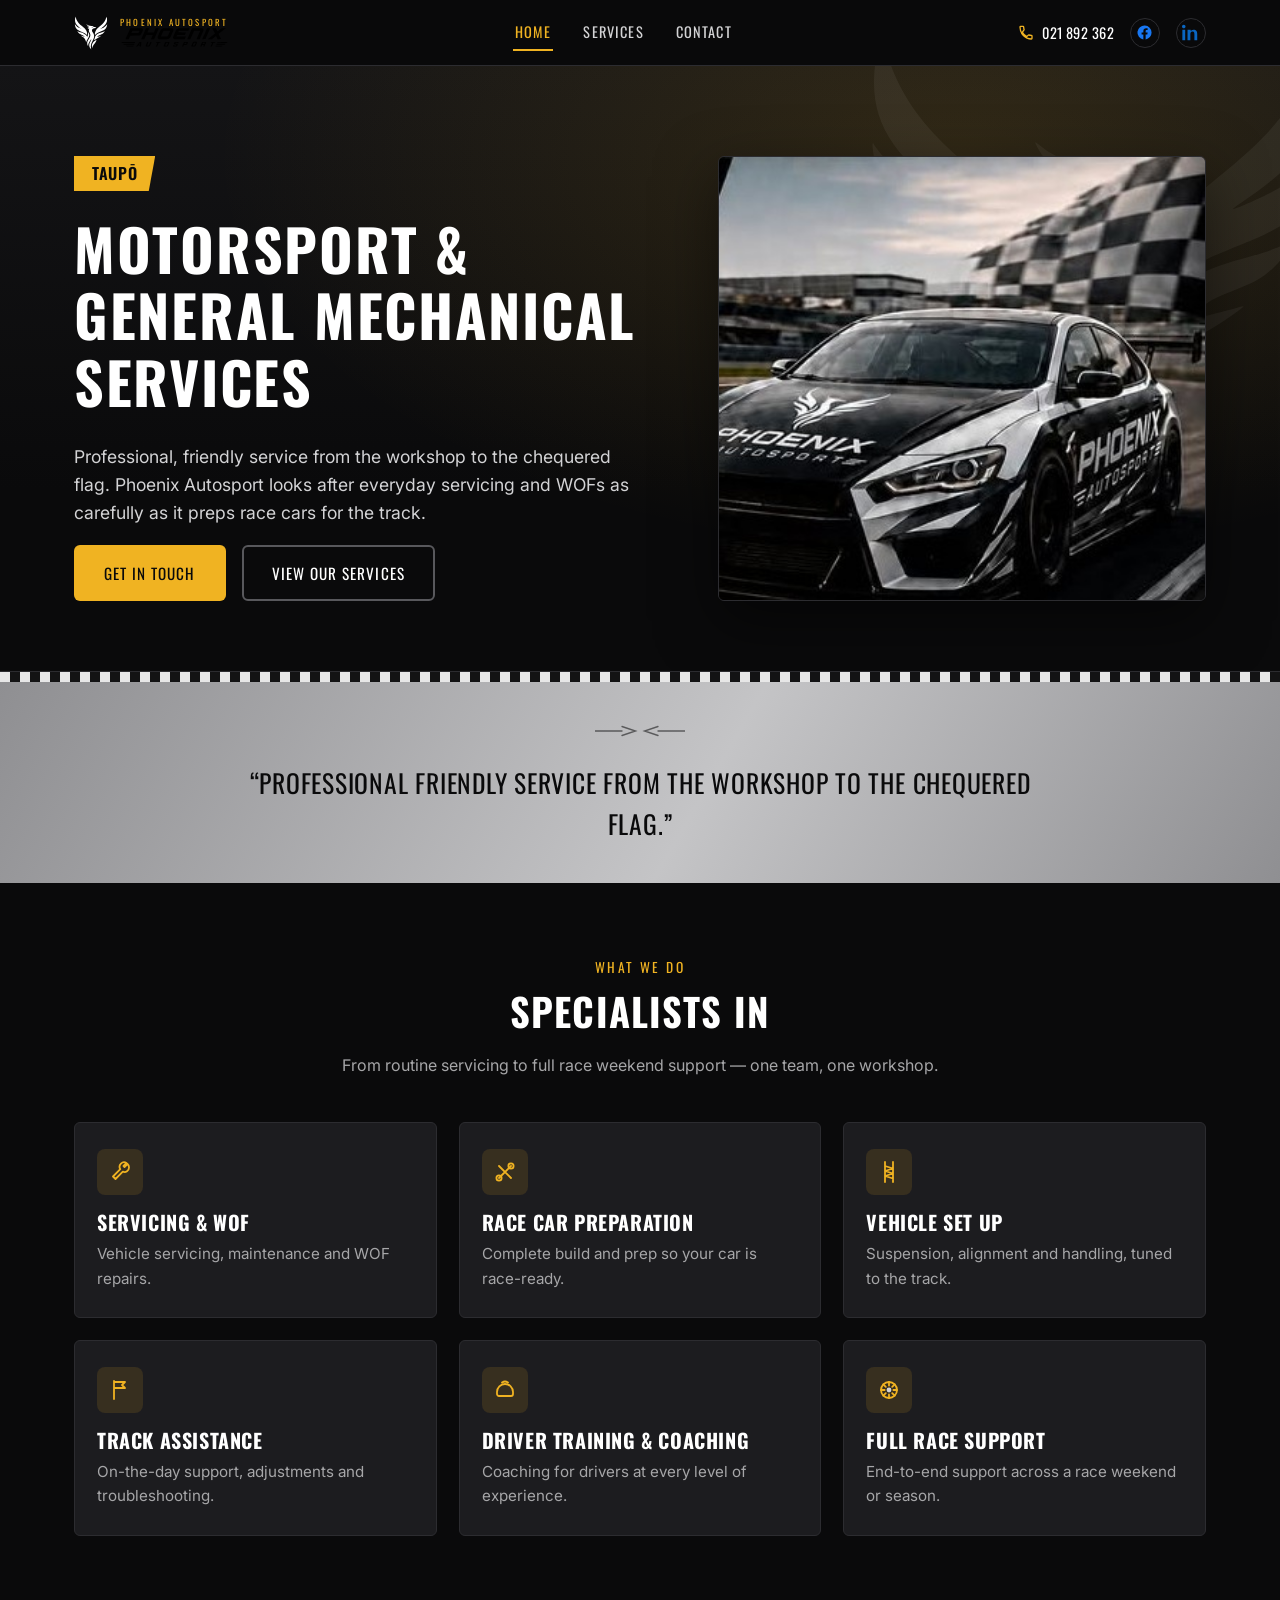
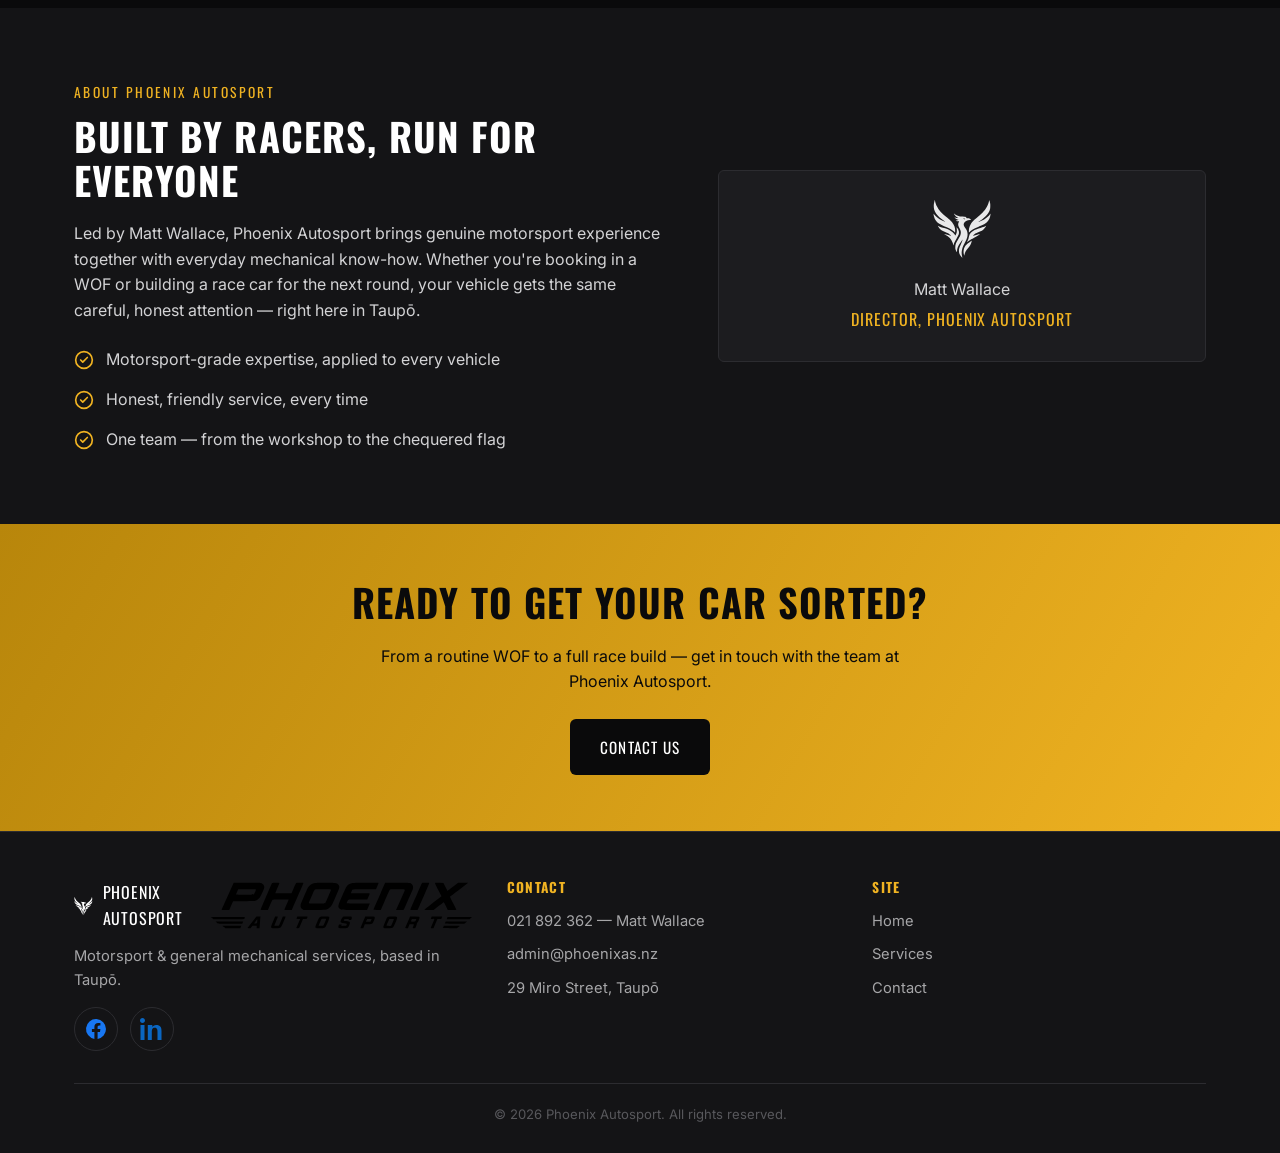
==== commit 66aae3cb: "Add files via upload" ====
--- a/index.html
+++ b/index.html
@@ -16,7 +16,7 @@
   <div class="nav-row">
     <a href="index.html" class="brand">
       <svg class="phoenix-mark" viewBox="0 0 664 675" aria-hidden="true"><g transform="translate(0,675) scale(0.1,-0.1)"><path d="M258 6625 c-3 -6 -20 -59 -37 -120 -52 -183 -73 -315 -78 -495 -21 -662 313 -1152 1187 -1739 158 -106 159 -107 75 -76 -480 180 -776 355 -1026 604 -102 103 -228 255 -242 293 -2 7 -8 10 -13 5 -12 -11 13 -187 45 -320 83 -334 277 -614 551 -796 120 -79 388 -211 595 -292 652 -254 962 -429 1162 -655 55 -62 58 -64 66 -42 5 13 9 97 9 188 1 337 -90 599 -311 895 -133 179 -285 320 -716 665 -486 390 -813 763 -1016 1163 -118 233 -174 396 -236 692 -5 22 -11 35 -15 30z"/><path d="M6356 6498 c-73 -317 -177 -559 -354 -829 -237 -360 -489 -617 -1041 -1063 -327 -264 -496 -435 -617 -622 -115 -178 -192 -366 -230 -559 -18 -93 -26 -437 -10 -453 4 -4 32 21 62 54 189 215 452 373 964 579 140 57 305 124 365 150 473 202 728 418 885 750 81 173 107 260 135 452 23 157 19 171 -27 101 -134 -203 -385 -430 -638 -580 -153 -91 -542 -269 -660 -303 -14 -4 43 39 125 95 739 504 1069 902 1172 1416 22 109 24 427 4 549 -21 130 -87 385 -100 385 -4 0 -19 -55 -35 -122z"/><path d="M2410 5110 c0 -18 39 -90 88 -163 76 -115 200 -217 360 -298 l77 -40 -105 5 c-106 5 -204 27 -294 66 -27 11 -51 19 -53 17 -2 -3 14 -27 36 -55 80 -101 239 -189 406 -225 49 -10 -185 -97 -262 -97 -49 0 -40 -16 24 -40 89 -33 152 -43 234 -37 l77 6 -38 -77 c-107 -212 -95 -415 37 -642 179 -305 218 -461 178 -701 -31 -185 -96 -327 -296 -644 -242 -383 -314 -577 -313 -850 1 -151 14 -228 60 -337 29 -72 114 -218 126 -218 4 0 8 42 8 94 0 305 117 594 411 1011 62 88 134 193 161 232 27 40 53 75 58 78 12 7 -24 -125 -64 -235 -33 -91 -51 -132 -166 -375 -146 -311 -185 -451 -185 -670 1 -229 63 -412 200 -590 62 -81 211 -230 201 -200 -4 11 -21 70 -36 130 -85 324 -79 643 17 940 50 154 201 497 242 549 23 30 204 393 234 471 192 492 148 872 -144 1260 -177 235 -215 375 -149 548 77 203 354 348 672 351 71 0 128 2 128 3 0 36 -78 126 -133 154 -57 30 -159 49 -262 49 l-90 0 -23 40 c-58 102 -160 138 -432 150 -450 22 -683 101 -957 325 -18 15 -33 21 -33 15z m1238 -576 c66 -29 66 -40 -3 -49 -70 -8 -106 -1 -175 38 -51 29 -53 32 -30 38 44 11 153 -2 208 -27z"/><path d="M641 3664 c191 -313 416 -492 789 -628 269 -98 441 -197 585 -338 43 -42 77 -79 74 -82 -2 -3 -67 13 -144 35 -160 45 -608 159 -627 159 -20 0 -2 -13 213 -148 296 -185 387 -258 504 -403 132 -163 252 -427 306 -671 7 -32 15 -58 19 -58 4 0 13 26 20 58 43 195 132 388 305 662 278 438 331 603 279 858 -30 145 -82 251 -184 373 -61 74 -89 97 -77 65 38 -98 52 -373 28 -516 -16 -88 -70 -249 -113 -334 -27 -54 -32 -59 -42 -43 -183 301 -393 486 -733 647 -152 72 -289 117 -668 220 -150 41 -290 89 -420 145 -72 31 -136 59 -143 62 -7 3 5 -25 29 -63z"/><path d="M5925 3680 c-99 -49 -347 -134 -540 -185 -284 -76 -457 -136 -600 -207 -398 -197 -636 -459 -680 -745 -27 -177 -86 -361 -177 -547 -27 -54 -47 -100 -45 -103 3 -2 51 31 108 75 103 78 305 207 429 274 36 20 115 61 175 93 207 109 310 167 433 246 137 87 316 219 308 226 -3 3 -53 -9 -113 -27 -84 -25 -514 -134 -652 -166 -60 -13 110 146 257 241 87 55 168 93 389 181 300 118 417 188 570 343 117 118 285 353 250 350 -6 0 -57 -23 -112 -49z"/><path d="M4249 1949 c-451 -284 -629 -498 -726 -878 -47 -185 -37 -419 28 -631 l22 -74 32 130 c72 290 150 431 411 740 210 248 315 442 375 689 21 88 23 115 11 115 -5 0 -73 -41 -153 -91z"/></g></svg>
-      <span class="brand-text"><span class="sr-only">Phoenix Autosport</span><svg class="wordmark wordmark-nav" viewBox="0 0 1144 218" role="img" aria-label="Phoenix Autosport"><g transform="translate(0,218) scale(0.1,-0.1)"><path d="M930 1673 c-228 -509 -275 -614 -315 -701 -25 -53 -31 -74 -22 -78 7 -2 82 -3 166 -2 l153 3 82 185 83 185 464 5 c362 4 472 9 499 19 63 25 134 77 174 126 41 49 177 341 197 422 22 85 -25 171 -113 207 -32 14 -116 16 -616 16 l-579 0 -173 -387z m1126 94 c7 -19 -63 -179 -87 -199 -19 -16 -54 -18 -396 -18 -206 0 -373 3 -371 8 2 4 23 56 48 115 l45 107 378 0 c304 0 379 -3 383 -13z"/><path d="M2752 2047 c-6 -7 -75 -161 -153 -342 -78 -182 -157 -364 -175 -405 -18 -41 -64 -147 -103 -235 -38 -87 -67 -163 -65 -167 3 -4 75 -8 160 -8 l155 0 21 48 c104 238 172 388 179 393 5 3 162 6 350 8 l342 3 -6 -24 c-3 -13 -45 -110 -92 -217 -47 -107 -85 -198 -85 -203 0 -4 71 -8 158 -8 l159 0 18 43 c44 102 92 212 225 517 223 508 259 593 253 603 -5 8 -260 9 -298 0 -16 -3 -42 -53 -114 -224 l-94 -219 -349 0 -349 0 7 23 c4 12 18 47 31 77 88 197 143 333 138 341 -10 15 -300 12 -313 -4z"/><path d="M4596 2049 c-118 -17 -247 -100 -301 -193 -37 -64 -304 -692 -315 -742 -19 -82 12 -154 82 -195 l43 -24 430 -3 c560 -4 591 1 717 125 62 61 53 44 234 453 170 387 173 397 132 480 -28 55 -78 85 -168 99 -78 13 -767 13 -854 0z m683 -278 c11 -7 -10 -63 -104 -281 -65 -150 -126 -282 -136 -294 -17 -21 -24 -21 -357 -24 -267 -2 -341 0 -349 10 -8 9 6 50 49 148 33 74 86 198 119 275 33 77 70 148 82 157 20 16 54 18 352 18 182 0 336 -4 344 -9z"/><path d="M6201 2049 c-79 -13 -175 -64 -224 -119 -35 -39 -72 -115 -206 -421 -199 -455 -206 -489 -115 -568 55 -49 92 -52 657 -49 l518 3 60 135 c32 74 59 136 59 137 0 2 -222 3 -494 3 -299 0 -497 4 -501 9 -3 6 9 41 26 79 27 61 35 71 62 76 18 4 202 6 411 6 208 -1 383 3 387 7 10 11 109 239 109 252 0 8 -127 11 -405 11 -223 0 -405 2 -405 5 0 3 12 34 26 68 45 107 -12 97 553 97 l496 0 57 132 c31 73 54 136 52 140 -7 11 -1056 8 -1123 -3z"/><path d="M7591 2017 c-10 -23 -92 -208 -181 -412 -90 -203 -195 -444 -235 -535 -40 -91 -69 -168 -65 -173 3 -4 75 -6 159 -5 l152 3 55 125 c30 69 73 168 96 220 139 325 223 507 240 523 18 15 49 17 318 17 348 0 343 1 308 -78 -56 -130 -97 -222 -222 -501 -75 -167 -136 -305 -136 -307 0 -2 71 -4 159 -4 177 0 165 -5 200 80 13 30 34 79 47 108 92 202 299 674 310 706 29 81 12 175 -40 217 -62 52 -74 53 -629 56 l-518 2 -18 -42z"/><path d="M9194 2052 c-6 -4 -45 -86 -87 -182 -107 -250 -150 -349 -296 -675 -71 -159 -127 -293 -124 -297 8 -14 309 -9 321 5 5 6 21 39 35 72 14 33 43 101 64 150 22 50 122 276 222 504 138 314 179 416 169 422 -16 11 -289 11 -304 1z"/><path d="M9753 2054 c-9 -4 34 -97 132 -288 l145 -283 -197 -154 c-413 -321 -538 -421 -541 -430 -2 -5 80 -9 198 -9 l202 0 209 168 c116 92 215 168 222 170 8 2 46 -66 94 -168 l82 -170 185 0 c129 0 186 3 186 11 0 6 -63 132 -140 281 -77 148 -138 274 -135 278 6 10 171 137 699 540 l78 60 -214 0 -213 0 -224 -175 c-123 -96 -226 -175 -230 -175 -3 0 -45 78 -92 173 l-86 172 -174 2 c-96 1 -180 -1 -186 -3z"/><path d="M2058 583 c-21 -23 -137 -173 -213 -274 -11 -15 -48 -63 -82 -108 -35 -44 -63 -83 -63 -86 0 -3 28 -5 63 -4 l62 0 41 52 41 52 94 0 94 0 -3 -52 -4 -53 61 0 60 0 5 33 c3 17 10 109 16 202 6 94 13 191 17 218 l6 47 -85 0 c-79 0 -86 -2 -110 -27z m57 -178 c-8 -97 -9 -98 -84 -93 l-53 3 68 92 c38 50 70 90 72 88 2 -2 1 -43 -3 -90z"/><path d="M2820 458 c-35 -84 -73 -178 -86 -208 -53 -125 -35 -140 174 -140 223 0 214 -7 327 255 60 139 95 227 95 237 0 4 -26 8 -58 8 l-58 0 -39 -92 c-107 -254 -124 -291 -137 -299 -23 -15 -188 -11 -188 5 0 7 32 86 70 175 97 225 95 211 23 211 l-59 0 -64 -152z"/><path d="M3820 564 c-11 -25 -20 -47 -20 -49 0 -2 36 -5 79 -7 l80 -3 -84 -195 -84 -195 56 -3 c31 -2 59 1 63 5 4 4 44 94 88 198 l81 190 84 3 83 3 14 37 c7 20 15 43 17 50 4 9 -43 12 -216 12 l-222 0 -19 -46z"/><path d="M4815 592 c-44 -27 -46 -31 -124 -217 -87 -205 -90 -216 -62 -244 20 -20 32 -21 182 -21 235 0 219 -13 343 276 56 130 68 188 44 212 -8 8 -63 12 -182 12 -148 0 -175 -3 -201 -18z m257 -88 c7 -6 -85 -235 -108 -271 -13 -21 -22 -23 -114 -23 -55 0 -100 4 -100 9 0 13 110 264 122 279 11 12 188 18 200 6z"/><path d="M5782 585 c-36 -30 -96 -168 -88 -201 9 -34 48 -50 154 -64 118 -16 128 -23 105 -70 l-18 -35 -103 -3 -104 -3 7 31 7 30 -56 0 c-55 0 -56 -1 -71 -36 -21 -52 -20 -101 4 -114 26 -13 312 -13 348 1 46 17 70 47 103 130 51 125 46 131 -142 165 -88 16 -98 20 -98 39 0 43 29 55 128 55 l92 0 -6 -25 c-6 -24 -5 -25 50 -25 51 0 57 2 71 30 17 34 19 73 5 101 -10 18 -23 19 -185 19 -170 0 -174 -1 -203 -25z"/><path d="M6721 527 c-19 -45 -62 -147 -96 -227 -89 -208 -87 -190 -17 -190 l59 0 34 85 34 85 120 0 c134 0 182 10 213 42 29 32 94 186 94 226 0 61 -4 62 -216 62 l-191 -1 -34 -82z m303 -26 c7 -11 -29 -95 -48 -110 -9 -8 -46 -11 -105 -9 l-91 3 30 63 29 62 90 0 c49 0 92 -4 95 -9z"/><path d="M7745 598 c-26 -14 -75 -60 -75 -69 0 -5 -31 -82 -70 -173 -38 -91 -70 -177 -70 -191 0 -49 31 -57 214 -53 214 4 198 -8 299 222 78 177 92 231 67 261 -15 19 -331 22 -365 3z m239 -97 c7 -11 -101 -273 -117 -283 -22 -14 -197 -10 -197 5 0 21 110 271 123 279 17 11 185 10 191 -1z"/><path d="M8677 603 c-10 -17 -207 -481 -207 -487 0 -3 27 -6 59 -6 l59 0 33 84 34 85 83 3 c45 2 87 2 92 0 16 -6 12 -35 -15 -100 -14 -34 -25 -64 -25 -67 0 -3 26 -5 57 -3 l57 3 34 80 c18 44 32 91 30 106 -2 19 6 35 28 55 19 18 43 61 63 114 30 77 32 87 19 110 l-14 25 -191 3 c-105 1 -194 -1 -196 -5z m267 -102 c9 -14 -30 -97 -49 -105 -19 -7 -185 -8 -185 -1 0 2 11 29 24 60 l25 55 90 0 c49 0 92 -4 95 -9z"/><path d="M9597 583 c-37 -73 -37 -73 53 -73 96 0 97 25 -6 -211 -41 -94 -74 -175 -74 -180 0 -5 26 -9 58 -9 l57 0 84 200 85 200 82 0 83 0 21 46 c11 26 20 48 20 50 0 2 -101 4 -225 4 l-224 0 -14 -27z"/><path d="M120 580 c0 -5 3 -10 8 -10 4 0 30 -17 58 -38 l50 -38 565 2 c310 1 607 2 659 3 l96 1 14 38 c8 20 16 40 18 45 2 4 -327 7 -732 7 -484 0 -736 -3 -736 -10z"/><path d="M10275 554 c-8 -20 -15 -40 -15 -45 0 -11 -37 -11 508 -11 l463 0 47 38 c26 21 51 41 57 46 5 4 -228 8 -518 8 l-527 0 -15 -36z"/><path d="M360 369 c86 -74 38 -69 602 -69 l507 0 21 46 c11 26 20 48 20 50 0 2 -267 4 -592 4 l-593 -1 35 -30z"/><path d="M10192 358 c-11 -24 -17 -46 -15 -50 2 -3 189 -7 416 -8 l412 -1 57 43 c31 24 57 46 58 51 0 4 -205 7 -455 7 l-454 0 -19 -42z"/><path d="M630 206 c0 -3 27 -25 59 -50 l59 -46 320 0 319 0 21 50 21 50 -400 0 c-219 0 -399 -2 -399 -4z"/><path d="M10110 164 c-11 -25 -20 -48 -20 -50 0 -2 134 -4 297 -4 l298 0 62 43 c34 23 63 45 63 50 0 4 -153 7 -340 7 l-341 0 -19 -46z"/></g></svg><span>Motorsport &amp; Mechanical</span></span>
+      <span class="brand-text"><span class="sr-only">Phoenix Autosport</span><svg class="wordmark wordmark-nav" viewBox="0 0 1144 218" role="img" aria-label="Phoenix Autosport"><g transform="translate(0,218) scale(0.1,-0.1)"><path d="M930 1673 c-228 -509 -275 -614 -315 -701 -25 -53 -31 -74 -22 -78 7 -2 82 -3 166 -2 l153 3 82 185 83 185 464 5 c362 4 472 9 499 19 63 25 134 77 174 126 41 49 177 341 197 422 22 85 -25 171 -113 207 -32 14 -116 16 -616 16 l-579 0 -173 -387z m1126 94 c7 -19 -63 -179 -87 -199 -19 -16 -54 -18 -396 -18 -206 0 -373 3 -371 8 2 4 23 56 48 115 l45 107 378 0 c304 0 379 -3 383 -13z"/><path d="M2752 2047 c-6 -7 -75 -161 -153 -342 -78 -182 -157 -364 -175 -405 -18 -41 -64 -147 -103 -235 -38 -87 -67 -163 -65 -167 3 -4 75 -8 160 -8 l155 0 21 48 c104 238 172 388 179 393 5 3 162 6 350 8 l342 3 -6 -24 c-3 -13 -45 -110 -92 -217 -47 -107 -85 -198 -85 -203 0 -4 71 -8 158 -8 l159 0 18 43 c44 102 92 212 225 517 223 508 259 593 253 603 -5 8 -260 9 -298 0 -16 -3 -42 -53 -114 -224 l-94 -219 -349 0 -349 0 7 23 c4 12 18 47 31 77 88 197 143 333 138 341 -10 15 -300 12 -313 -4z"/><path d="M4596 2049 c-118 -17 -247 -100 -301 -193 -37 -64 -304 -692 -315 -742 -19 -82 12 -154 82 -195 l43 -24 430 -3 c560 -4 591 1 717 125 62 61 53 44 234 453 170 387 173 397 132 480 -28 55 -78 85 -168 99 -78 13 -767 13 -854 0z m683 -278 c11 -7 -10 -63 -104 -281 -65 -150 -126 -282 -136 -294 -17 -21 -24 -21 -357 -24 -267 -2 -341 0 -349 10 -8 9 6 50 49 148 33 74 86 198 119 275 33 77 70 148 82 157 20 16 54 18 352 18 182 0 336 -4 344 -9z"/><path d="M6201 2049 c-79 -13 -175 -64 -224 -119 -35 -39 -72 -115 -206 -421 -199 -455 -206 -489 -115 -568 55 -49 92 -52 657 -49 l518 3 60 135 c32 74 59 136 59 137 0 2 -222 3 -494 3 -299 0 -497 4 -501 9 -3 6 9 41 26 79 27 61 35 71 62 76 18 4 202 6 411 6 208 -1 383 3 387 7 10 11 109 239 109 252 0 8 -127 11 -405 11 -223 0 -405 2 -405 5 0 3 12 34 26 68 45 107 -12 97 553 97 l496 0 57 132 c31 73 54 136 52 140 -7 11 -1056 8 -1123 -3z"/><path d="M7591 2017 c-10 -23 -92 -208 -181 -412 -90 -203 -195 -444 -235 -535 -40 -91 -69 -168 -65 -173 3 -4 75 -6 159 -5 l152 3 55 125 c30 69 73 168 96 220 139 325 223 507 240 523 18 15 49 17 318 17 348 0 343 1 308 -78 -56 -130 -97 -222 -222 -501 -75 -167 -136 -305 -136 -307 0 -2 71 -4 159 -4 177 0 165 -5 200 80 13 30 34 79 47 108 92 202 299 674 310 706 29 81 12 175 -40 217 -62 52 -74 53 -629 56 l-518 2 -18 -42z"/><path d="M9194 2052 c-6 -4 -45 -86 -87 -182 -107 -250 -150 -349 -296 -675 -71 -159 -127 -293 -124 -297 8 -14 309 -9 321 5 5 6 21 39 35 72 14 33 43 101 64 150 22 50 122 276 222 504 138 314 179 416 169 422 -16 11 -289 11 -304 1z"/><path d="M9753 2054 c-9 -4 34 -97 132 -288 l145 -283 -197 -154 c-413 -321 -538 -421 -541 -430 -2 -5 80 -9 198 -9 l202 0 209 168 c116 92 215 168 222 170 8 2 46 -66 94 -168 l82 -170 185 0 c129 0 186 3 186 11 0 6 -63 132 -140 281 -77 148 -138 274 -135 278 6 10 171 137 699 540 l78 60 -214 0 -213 0 -224 -175 c-123 -96 -226 -175 -230 -175 -3 0 -45 78 -92 173 l-86 172 -174 2 c-96 1 -180 -1 -186 -3z"/><path d="M2058 583 c-21 -23 -137 -173 -213 -274 -11 -15 -48 -63 -82 -108 -35 -44 -63 -83 -63 -86 0 -3 28 -5 63 -4 l62 0 41 52 41 52 94 0 94 0 -3 -52 -4 -53 61 0 60 0 5 33 c3 17 10 109 16 202 6 94 13 191 17 218 l6 47 -85 0 c-79 0 -86 -2 -110 -27z m57 -178 c-8 -97 -9 -98 -84 -93 l-53 3 68 92 c38 50 70 90 72 88 2 -2 1 -43 -3 -90z"/><path d="M2820 458 c-35 -84 -73 -178 -86 -208 -53 -125 -35 -140 174 -140 223 0 214 -7 327 255 60 139 95 227 95 237 0 4 -26 8 -58 8 l-58 0 -39 -92 c-107 -254 -124 -291 -137 -299 -23 -15 -188 -11 -188 5 0 7 32 86 70 175 97 225 95 211 23 211 l-59 0 -64 -152z"/><path d="M3820 564 c-11 -25 -20 -47 -20 -49 0 -2 36 -5 79 -7 l80 -3 -84 -195 -84 -195 56 -3 c31 -2 59 1 63 5 4 4 44 94 88 198 l81 190 84 3 83 3 14 37 c7 20 15 43 17 50 4 9 -43 12 -216 12 l-222 0 -19 -46z"/><path d="M4815 592 c-44 -27 -46 -31 -124 -217 -87 -205 -90 -216 -62 -244 20 -20 32 -21 182 -21 235 0 219 -13 343 276 56 130 68 188 44 212 -8 8 -63 12 -182 12 -148 0 -175 -3 -201 -18z m257 -88 c7 -6 -85 -235 -108 -271 -13 -21 -22 -23 -114 -23 -55 0 -100 4 -100 9 0 13 110 264 122 279 11 12 188 18 200 6z"/><path d="M5782 585 c-36 -30 -96 -168 -88 -201 9 -34 48 -50 154 -64 118 -16 128 -23 105 -70 l-18 -35 -103 -3 -104 -3 7 31 7 30 -56 0 c-55 0 -56 -1 -71 -36 -21 -52 -20 -101 4 -114 26 -13 312 -13 348 1 46 17 70 47 103 130 51 125 46 131 -142 165 -88 16 -98 20 -98 39 0 43 29 55 128 55 l92 0 -6 -25 c-6 -24 -5 -25 50 -25 51 0 57 2 71 30 17 34 19 73 5 101 -10 18 -23 19 -185 19 -170 0 -174 -1 -203 -25z"/><path d="M6721 527 c-19 -45 -62 -147 -96 -227 -89 -208 -87 -190 -17 -190 l59 0 34 85 34 85 120 0 c134 0 182 10 213 42 29 32 94 186 94 226 0 61 -4 62 -216 62 l-191 -1 -34 -82z m303 -26 c7 -11 -29 -95 -48 -110 -9 -8 -46 -11 -105 -9 l-91 3 30 63 29 62 90 0 c49 0 92 -4 95 -9z"/><path d="M7745 598 c-26 -14 -75 -60 -75 -69 0 -5 -31 -82 -70 -173 -38 -91 -70 -177 -70 -191 0 -49 31 -57 214 -53 214 4 198 -8 299 222 78 177 92 231 67 261 -15 19 -331 22 -365 3z m239 -97 c7 -11 -101 -273 -117 -283 -22 -14 -197 -10 -197 5 0 21 110 271 123 279 17 11 185 10 191 -1z"/><path d="M8677 603 c-10 -17 -207 -481 -207 -487 0 -3 27 -6 59 -6 l59 0 33 84 34 85 83 3 c45 2 87 2 92 0 16 -6 12 -35 -15 -100 -14 -34 -25 -64 -25 -67 0 -3 26 -5 57 -3 l57 3 34 80 c18 44 32 91 30 106 -2 19 6 35 28 55 19 18 43 61 63 114 30 77 32 87 19 110 l-14 25 -191 3 c-105 1 -194 -1 -196 -5z m267 -102 c9 -14 -30 -97 -49 -105 -19 -7 -185 -8 -185 -1 0 2 11 29 24 60 l25 55 90 0 c49 0 92 -4 95 -9z"/><path d="M9597 583 c-37 -73 -37 -73 53 -73 96 0 97 25 -6 -211 -41 -94 -74 -175 -74 -180 0 -5 26 -9 58 -9 l57 0 84 200 85 200 82 0 83 0 21 46 c11 26 20 48 20 50 0 2 -101 4 -225 4 l-224 0 -14 -27z"/><path d="M120 580 c0 -5 3 -10 8 -10 4 0 30 -17 58 -38 l50 -38 565 2 c310 1 607 2 659 3 l96 1 14 38 c8 20 16 40 18 45 2 4 -327 7 -732 7 -484 0 -736 -3 -736 -10z"/><path d="M10275 554 c-8 -20 -15 -40 -15 -45 0 -11 -37 -11 508 -11 l463 0 47 38 c26 21 51 41 57 46 5 4 -228 8 -518 8 l-527 0 -15 -36z"/><path d="M360 369 c86 -74 38 -69 602 -69 l507 0 21 46 c11 26 20 48 20 50 0 2 -267 4 -592 4 l-593 -1 35 -30z"/><path d="M10192 358 c-11 -24 -17 -46 -15 -50 2 -3 189 -7 416 -8 l412 -1 57 43 c31 24 57 46 58 51 0 4 -205 7 -455 7 l-454 0 -19 -42z"/><path d="M630 206 c0 -3 27 -25 59 -50 l59 -46 320 0 319 0 21 50 21 50 -400 0 c-219 0 -399 -2 -399 -4z"/><path d="M10110 164 c-11 -25 -20 -48 -20 -50 0 -2 134 -4 297 -4 l298 0 62 43 c34 23 63 45 63 50 0 4 -153 7 -340 7 l-341 0 -19 -46z"/></g></svg></span>
     </a>
     <nav class="main-nav">
       <a href="index.html" class="active">Home</a>
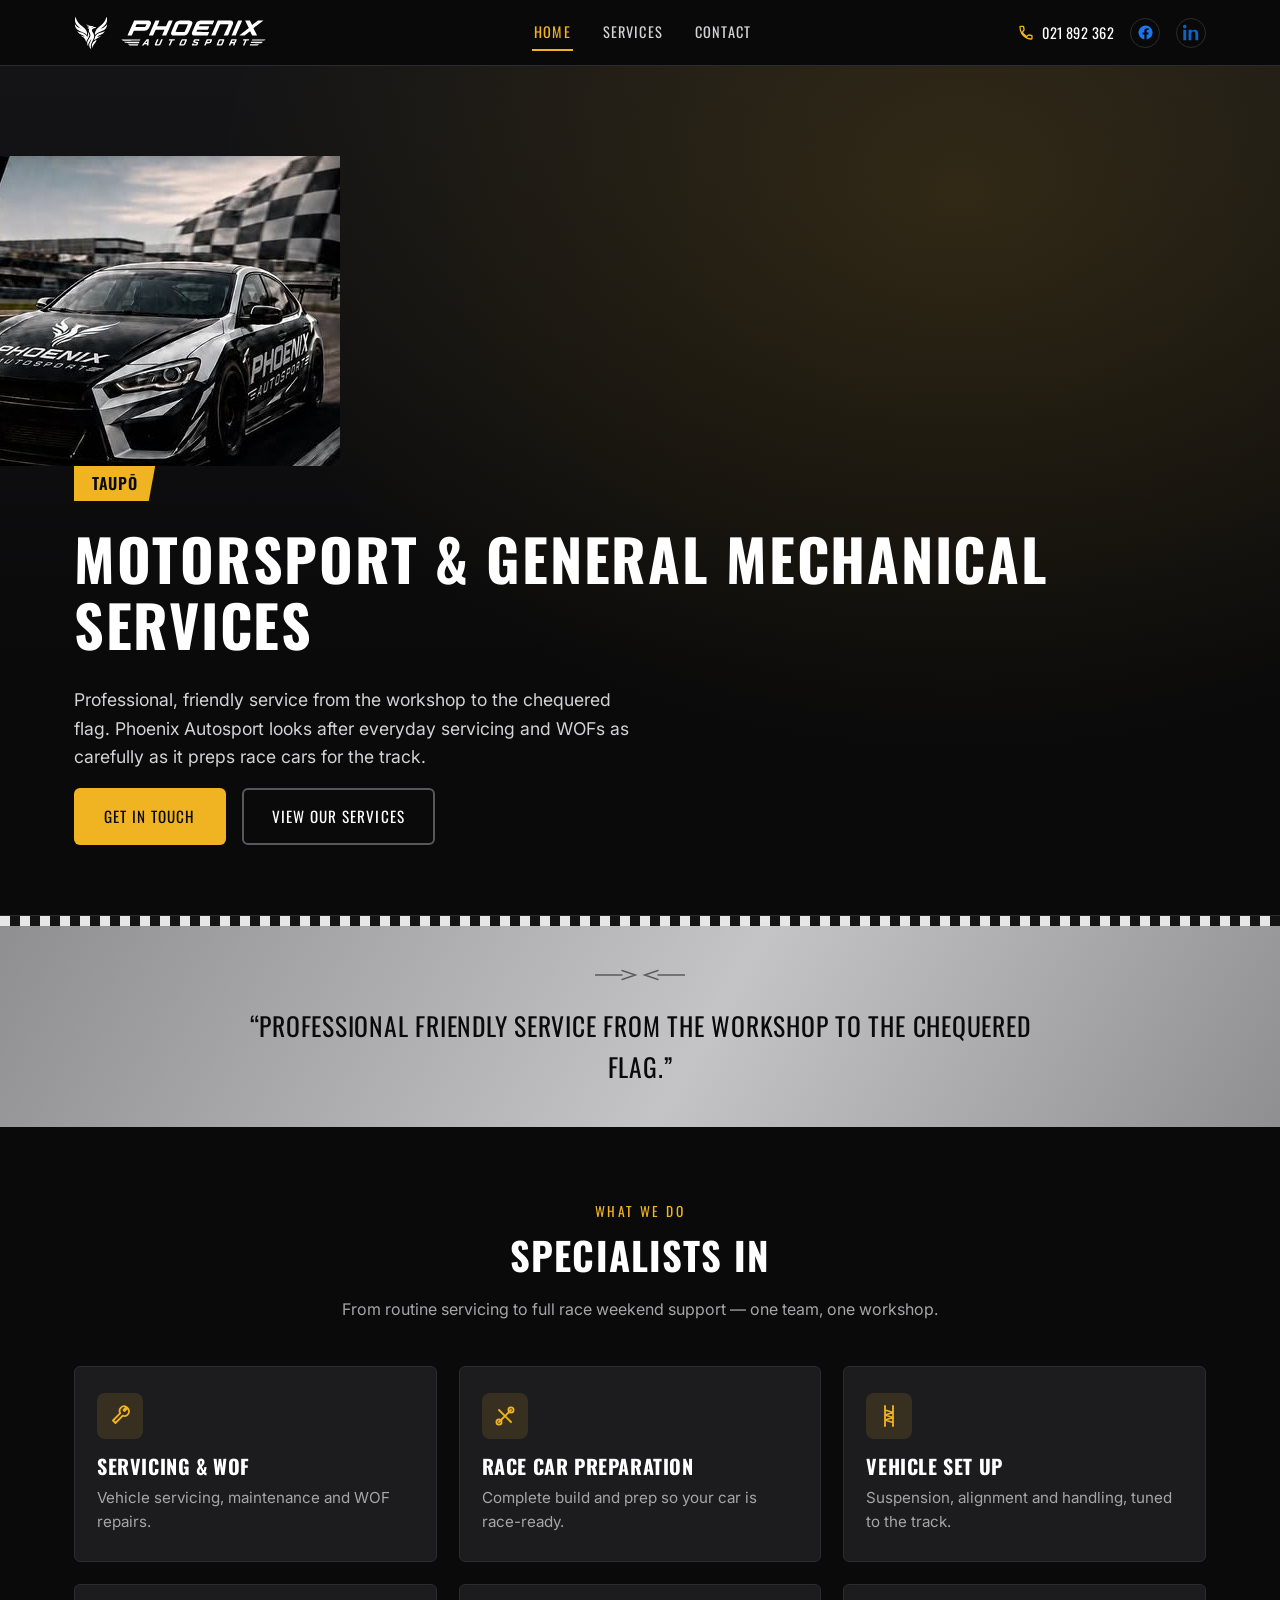
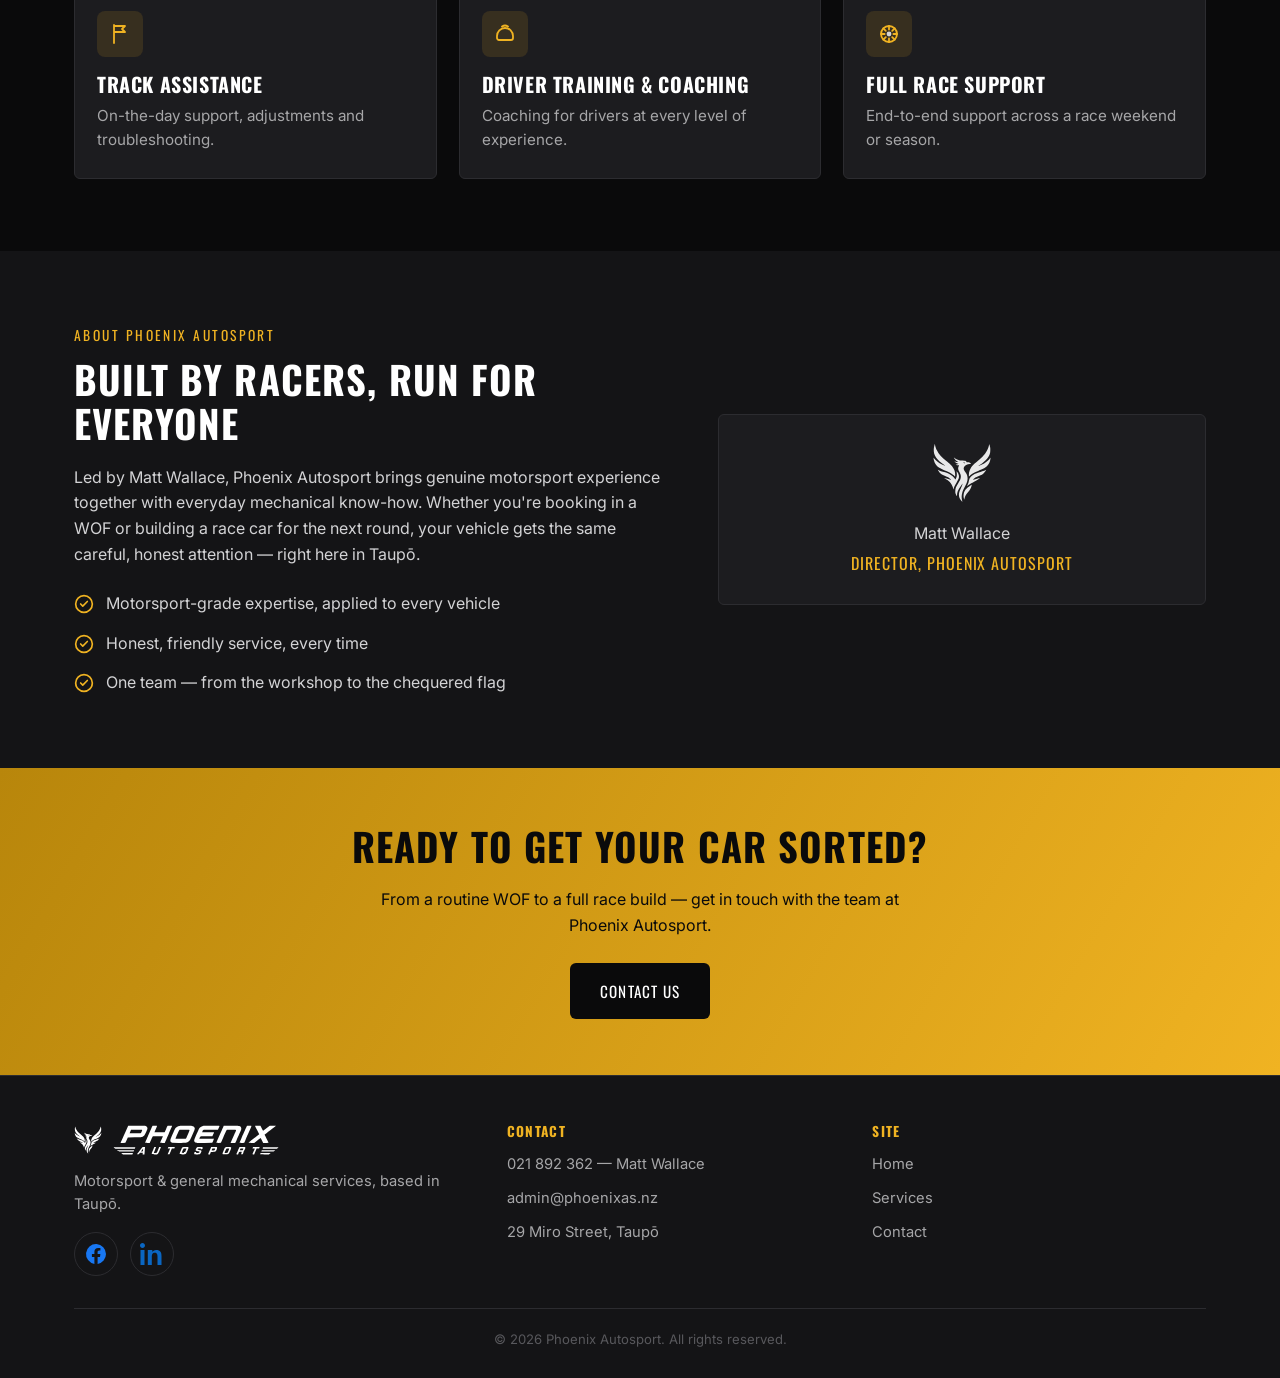
==== commit 7e625313: "Add files via upload" ====
--- a/index.html
+++ b/index.html
@@ -40,22 +40,20 @@
 
 <main>
 
-  <section class="hero">
-    <svg class="phoenix-mark" viewBox="0 0 664 675" aria-hidden="true"><g transform="translate(0,675) scale(0.1,-0.1)"><path d="M258 6625 c-3 -6 -20 -59 -37 -120 -52 -183 -73 -315 -78 -495 -21 -662 313 -1152 1187 -1739 158 -106 159 -107 75 -76 -480 180 -776 355 -1026 604 -102 103 -228 255 -242 293 -2 7 -8 10 -13 5 -12 -11 13 -187 45 -320 83 -334 277 -614 551 -796 120 -79 388 -211 595 -292 652 -254 962 -429 1162 -655 55 -62 58 -64 66 -42 5 13 9 97 9 188 1 337 -90 599 -311 895 -133 179 -285 320 -716 665 -486 390 -813 763 -1016 1163 -118 233 -174 396 -236 692 -5 22 -11 35 -15 30z"/><path d="M6356 6498 c-73 -317 -177 -559 -354 -829 -237 -360 -489 -617 -1041 -1063 -327 -264 -496 -435 -617 -622 -115 -178 -192 -366 -230 -559 -18 -93 -26 -437 -10 -453 4 -4 32 21 62 54 189 215 452 373 964 579 140 57 305 124 365 150 473 202 728 418 885 750 81 173 107 260 135 452 23 157 19 171 -27 101 -134 -203 -385 -430 -638 -580 -153 -91 -542 -269 -660 -303 -14 -4 43 39 125 95 739 504 1069 902 1172 1416 22 109 24 427 4 549 -21 130 -87 385 -100 385 -4 0 -19 -55 -35 -122z"/><path d="M2410 5110 c0 -18 39 -90 88 -163 76 -115 200 -217 360 -298 l77 -40 -105 5 c-106 5 -204 27 -294 66 -27 11 -51 19 -53 17 -2 -3 14 -27 36 -55 80 -101 239 -189 406 -225 49 -10 -185 -97 -262 -97 -49 0 -40 -16 24 -40 89 -33 152 -43 234 -37 l77 6 -38 -77 c-107 -212 -95 -415 37 -642 179 -305 218 -461 178 -701 -31 -185 -96 -327 -296 -644 -242 -383 -314 -577 -313 -850 1 -151 14 -228 60 -337 29 -72 114 -218 126 -218 4 0 8 42 8 94 0 305 117 594 411 1011 62 88 134 193 161 232 27 40 53 75 58 78 12 7 -24 -125 -64 -235 -33 -91 -51 -132 -166 -375 -146 -311 -185 -451 -185 -670 1 -229 63 -412 200 -590 62 -81 211 -230 201 -200 -4 11 -21 70 -36 130 -85 324 -79 643 17 940 50 154 201 497 242 549 23 30 204 393 234 471 192 492 148 872 -144 1260 -177 235 -215 375 -149 548 77 203 354 348 672 351 71 0 128 2 128 3 0 36 -78 126 -133 154 -57 30 -159 49 -262 49 l-90 0 -23 40 c-58 102 -160 138 -432 150 -450 22 -683 101 -957 325 -18 15 -33 21 -33 15z m1238 -576 c66 -29 66 -40 -3 -49 -70 -8 -106 -1 -175 38 -51 29 -53 32 -30 38 44 11 153 -2 208 -27z"/><path d="M641 3664 c191 -313 416 -492 789 -628 269 -98 441 -197 585 -338 43 -42 77 -79 74 -82 -2 -3 -67 13 -144 35 -160 45 -608 159 -627 159 -20 0 -2 -13 213 -148 296 -185 387 -258 504 -403 132 -163 252 -427 306 -671 7 -32 15 -58 19 -58 4 0 13 26 20 58 43 195 132 388 305 662 278 438 331 603 279 858 -30 145 -82 251 -184 373 -61 74 -89 97 -77 65 38 -98 52 -373 28 -516 -16 -88 -70 -249 -113 -334 -27 -54 -32 -59 -42 -43 -183 301 -393 486 -733 647 -152 72 -289 117 -668 220 -150 41 -290 89 -420 145 -72 31 -136 59 -143 62 -7 3 5 -25 29 -63z"/><path d="M5925 3680 c-99 -49 -347 -134 -540 -185 -284 -76 -457 -136 -600 -207 -398 -197 -636 -459 -680 -745 -27 -177 -86 -361 -177 -547 -27 -54 -47 -100 -45 -103 3 -2 51 31 108 75 103 78 305 207 429 274 36 20 115 61 175 93 207 109 310 167 433 246 137 87 316 219 308 226 -3 3 -53 -9 -113 -27 -84 -25 -514 -134 -652 -166 -60 -13 110 146 257 241 87 55 168 93 389 181 300 118 417 188 570 343 117 118 285 353 250 350 -6 0 -57 -23 -112 -49z"/><path d="M4249 1949 c-451 -284 -629 -498 -726 -878 -47 -185 -37 -419 28 -631 l22 -74 32 130 c72 290 150 431 411 740 210 248 315 442 375 689 21 88 23 115 11 115 -5 0 -73 -41 -153 -91z"/></g></svg>
-    <div class="container hero-grid">
-      <div class="hero-inner">
-        <div class="ribbon">
-          <span class="ribbon-big">Taupō</span>
-        </div>
-        <h1>Motorsport &amp; General Mechanical Services</h1>
-        <p class="lede">Professional, friendly service from the workshop to the chequered flag. Phoenix Autosport looks after everyday servicing and WOFs as carefully as it preps race cars for the track.</p>
-        <div class="btn-row">
-          <a href="contact.html" class="btn btn-primary">Get In Touch</a>
-          <a href="services.html" class="btn btn-ghost">View Our Services</a>
-        </div>
+  <section class="hero hero-full">
+    <div class="hero-bg">
+      <img src="assets/race-car.jpg" alt="Phoenix Autosport race car on track">
+      <div class="hero-overlay"></div>
+    </div>
+    <div class="container hero-full-inner">
+      <div class="ribbon">
+        <span class="ribbon-big">Taupō</span>
       </div>
-      <div class="hero-image">
-        <img src="assets/race-car.jpg" alt="Phoenix Autosport race car on track">
+      <h1>Motorsport &amp; General Mechanical Services</h1>
+      <p class="lede">Professional, friendly service from the workshop to the chequered flag. Phoenix Autosport looks after everyday servicing and WOFs as carefully as it preps race cars for the track.</p>
+      <div class="btn-row">
+        <a href="contact.html" class="btn btn-primary">Get In Touch</a>
+        <a href="services.html" class="btn btn-ghost">View Our Services</a>
       </div>
     </div>
   </section>
--- a/styles.css
+++ b/styles.css
@@ -130,6 +130,21 @@
   color: var(--gold);
   letter-spacing: 0.25em;
   margin-top: 2px;
+}
+.wordmark { display: block; width: auto; }
+.wordmark path { fill: var(--white); }
+.wordmark-nav { height: 28px; margin-top: 1px; }
+.wordmark-footer { height: 32px; }
+.sr-only {
+  position: absolute;
+  width: 1px;
+  height: 1px;
+  padding: 0;
+  margin: -1px;
+  overflow: hidden;
+  clip: rect(0, 0, 0, 0);
+  white-space: nowrap;
+  border: 0;
 }
 
 nav.main-nav {
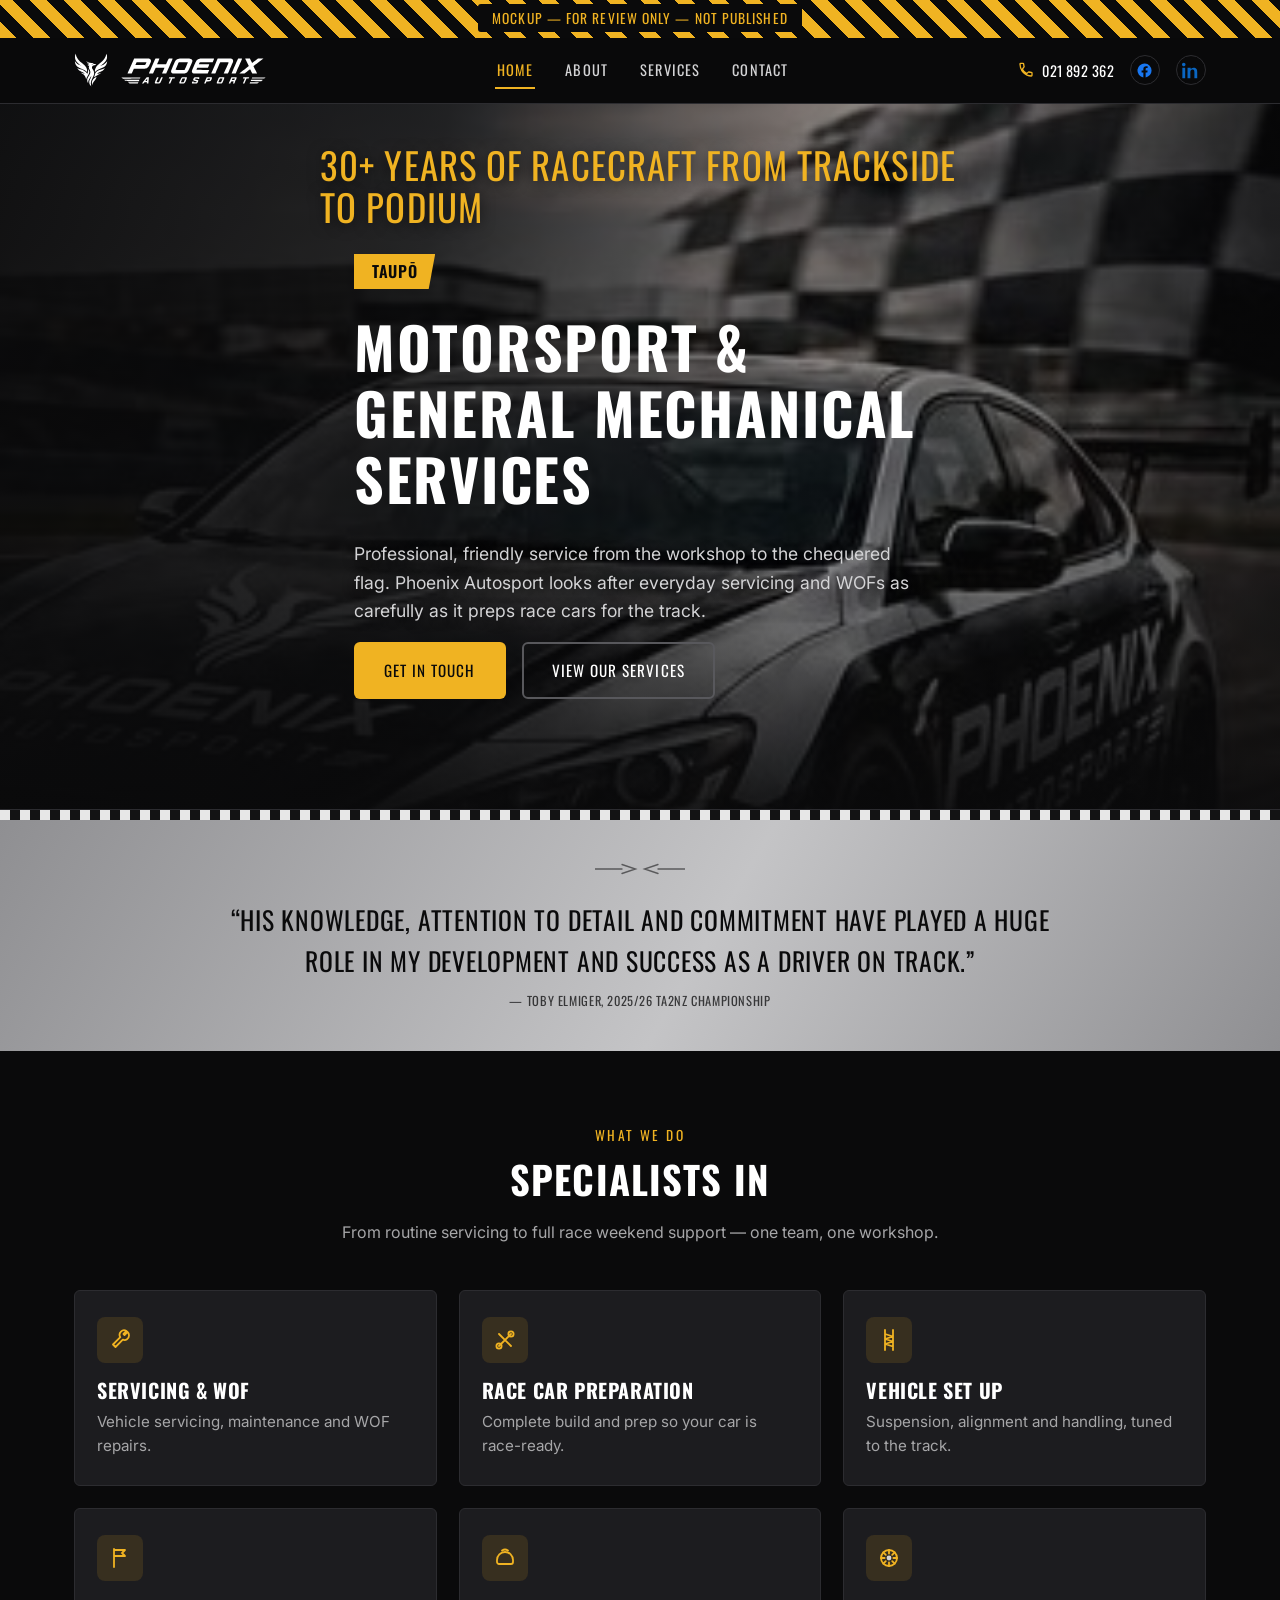
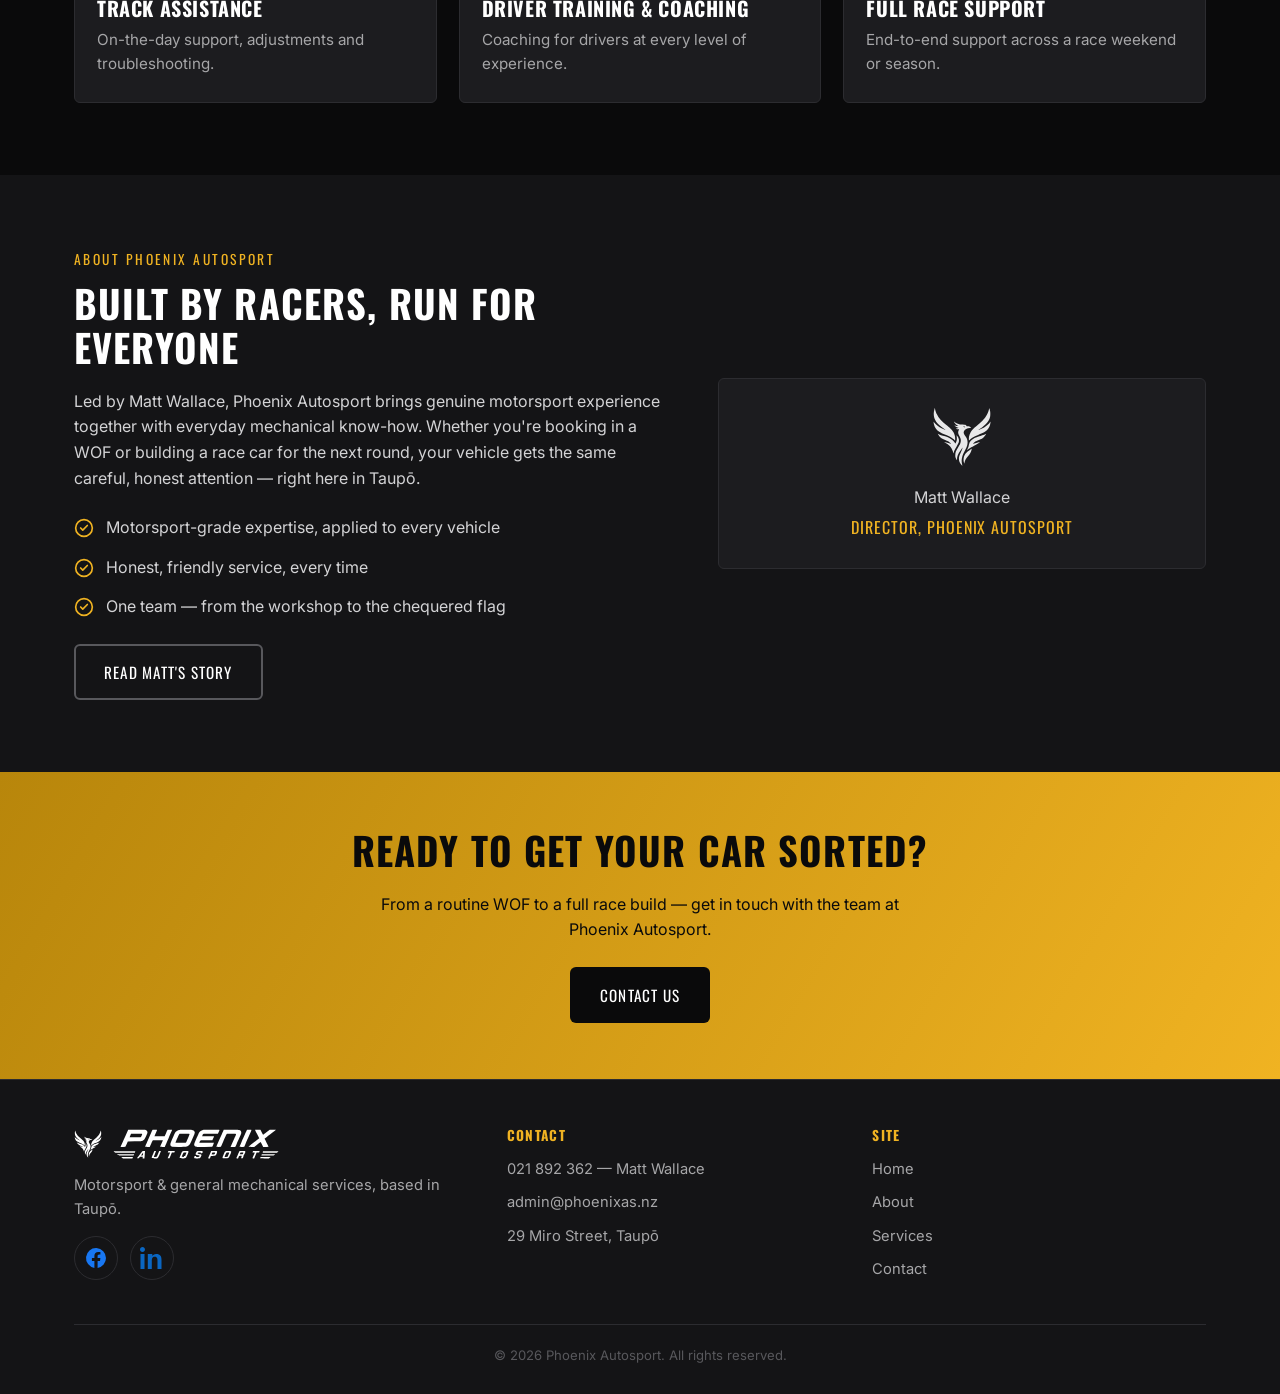
==== commit 96988fed: "Add files via upload" ====
--- a/index.html
+++ b/index.html
@@ -9,8 +9,56 @@
 <link rel="preconnect" href="https://fonts.gstatic.com" crossorigin>
 <link href="https://fonts.googleapis.com/css2?family=Oswald:wght@500;600;700&amp;family=Inter:wght@400;500;600&amp;display=swap" rel="stylesheet">
 <link rel="stylesheet" href="styles.css">
+<style>
+  /* mockup-only addition — hero slogan line */
+  .hero-slogan-wrap {
+    position: absolute;
+    top: 0;
+    left: 0;
+    right: 0;
+    height: 165px;
+    display: flex;
+    align-items: center;
+    z-index: 1;
+  }
+  .hero-slogan {
+    display: block;
+    color: var(--gold);
+    font-family: var(--font-head);
+    text-transform: uppercase;
+    letter-spacing: 0.03em;
+    font-size: clamp(1.5rem, 3.4vw, 2.3rem);
+    line-height: 1.15;
+    max-width: 640px;
+    margin: 0;
+    text-shadow: 0 2px 14px rgba(0,0,0,0.6);
+  }
+  @media (max-width: 700px) {
+    .hero-slogan-wrap { height: 150px; }
+    .hero-slogan { font-size: clamp(1.2rem, 5vw, 1.7rem); }
+  }
+  .quote-banner-cite {
+    display: block;
+    margin-top: 10px;
+    font-style: normal;
+    font-family: var(--font-head);
+    text-transform: uppercase;
+    letter-spacing: 0.05em;
+    font-size: 0.78rem;
+    color: #0a0a0b;
+    opacity: 0.75;
+    text-align: center;
+  }
+  .mockup-banner {
+    background: repeating-linear-gradient(45deg, #f0b322, #f0b322 12px, #0a0a0b 12px, #0a0a0b 24px);
+    color: #0a0a0b; text-align: center; font-family: var(--font-head); text-transform: uppercase;
+    letter-spacing: 0.08em; font-size: 0.85rem; padding: 8px;
+  }
+  .mockup-banner span { background: #0a0a0b; color: var(--gold); padding: 4px 14px; border-radius: 3px; }
+</style>
 </head>
 <body>
+<div class="mockup-banner"><span>MOCKUP — For Review Only — Not Published</span></div>
 
 <header class="site-header">
   <div class="nav-row">
@@ -20,6 +68,7 @@
     </a>
     <nav class="main-nav">
       <a href="index.html" class="active">Home</a>
+      <a href="about.html">About</a>
       <a href="services.html">Services</a>
       <a href="contact.html">Contact</a>
     </nav>
@@ -45,6 +94,11 @@
       <img src="assets/race-car.jpg" alt="Phoenix Autosport race car on track">
       <div class="hero-overlay"></div>
     </div>
+    <div class="hero-slogan-wrap">
+      <div class="container">
+        <span class="hero-slogan">30+ Years Of Racecraft From Trackside To Podium</span>
+      </div>
+    </div>
     <div class="container hero-full-inner">
       <div class="ribbon">
         <span class="ribbon-big">Taupō</span>
@@ -65,7 +119,8 @@
       <path d="M0,20 L60,20 M60,10 L90,20 L60,30" fill="none" stroke="#0a0a0b" stroke-width="3" stroke-linecap="round"/>
       <path d="M200,20 L140,20 M140,10 L110,20 L140,30" fill="none" stroke="#0a0a0b" stroke-width="3" stroke-linecap="round"/>
     </svg>
-    <blockquote>&ldquo;Professional friendly service from the workshop to the chequered flag.&rdquo;</blockquote>
+    <blockquote>&ldquo;His knowledge, attention to detail and commitment have played a huge role in my development and success as a driver on track.&rdquo;</blockquote>
+    <cite class="quote-banner-cite">— Toby Elmiger, 2025/26 TA2NZ Championship</cite>
   </section>
 
   <section>
@@ -121,6 +176,7 @@
           <li><svg viewBox="0 0 24 24"><path d="M12 2a10 10 0 1 0 0 20 10 10 0 0 0 0-20z"/><path d="M8 12l2.5 2.5L16 9"/></svg> Honest, friendly service, every time</li>
           <li><svg viewBox="0 0 24 24"><path d="M12 2a10 10 0 1 0 0 20 10 10 0 0 0 0-20z"/><path d="M8 12l2.5 2.5L16 9"/></svg> One team — from the workshop to the chequered flag</li>
         </ul>
+        <a href="about.html" class="btn btn-ghost" style="margin-top:24px;">Read Matt's Story</a>
       </div>
       <div class="about-panel">
         <div class="about-panel-inner">
@@ -169,6 +225,7 @@
       <div class="footer-col">
         <h4>Site</h4>
         <a href="index.html">Home</a>
+        <a href="about.html">About</a>
         <a href="services.html">Services</a>
         <a href="contact.html">Contact</a>
       </div>
--- a/styles.css
+++ b/styles.css
@@ -247,6 +247,30 @@
   box-shadow: 0 20px 60px rgba(0,0,0,0.5);
 }
 
+/* ---------- hero: full-bleed background image variant ---------- */
+.hero-full {
+  padding: 150px 0 110px;
+  min-height: 600px;
+  display: flex;
+  align-items: center;
+  background: none;
+}
+.hero-bg { position: absolute; inset: 0; z-index: 0; }
+.hero-bg img { width: 100%; height: 100%; object-fit: cover; object-position: center 32%; display: block; }
+.hero-overlay {
+  position: absolute;
+  inset: 0;
+  background:
+    linear-gradient(100deg, rgba(10,10,11,0.96) 0%, rgba(10,10,11,0.86) 32%, rgba(10,10,11,0.45) 62%, rgba(10,10,11,0.7) 100%),
+    linear-gradient(0deg, rgba(10,10,11,0.85) 0%, rgba(10,10,11,0) 35%);
+}
+.hero-full-inner { position: relative; z-index: 1; max-width: 620px; }
+.hero-full .lede { text-shadow: 0 2px 12px rgba(0,0,0,0.5); }
+@media (max-width: 700px) {
+  .hero-full { padding: 110px 0 70px; min-height: 480px; }
+  .hero-full .hero-overlay { background: linear-gradient(180deg, rgba(10,10,11,0.75) 0%, rgba(10,10,11,0.92) 55%, rgba(10,10,11,0.97) 100%); }
+}
+
 .ribbon {
   display: inline-flex;
   flex-direction: column;
@@ -369,6 +393,35 @@
 .about-panel .phoenix-mark { width: 60px; height: 60px; margin: 0 auto 18px; opacity: 0.9; }
 .about-panel-inner { text-align: center; }
 .about-panel .founder { color: var(--gold); font-family: var(--font-head); text-transform: uppercase; letter-spacing: 0.06em; margin-top: 4px; }
+
+/* ---------- people / driver cards (about page) ---------- */
+.people-grid {
+  display: grid;
+  grid-template-columns: repeat(2, 1fr);
+  gap: 22px;
+}
+@media (max-width: 820px) {
+  .people-grid { grid-template-columns: 1fr; }
+}
+.people-card {
+  background: var(--panel);
+  border: 1px solid var(--panel-border);
+  border-radius: var(--radius);
+  padding: 28px 26px;
+  transition: border-color 0.15s ease, transform 0.15s ease;
+}
+.people-card:hover { border-color: var(--gold-dark); transform: translateY(-2px); }
+.people-card h3 { margin-bottom: 4px; }
+.people-card .role {
+  display: block;
+  color: var(--gold);
+  font-family: var(--font-head);
+  text-transform: uppercase;
+  letter-spacing: 0.06em;
+  font-size: 0.78rem;
+  margin-bottom: 12px;
+}
+.people-card p { color: var(--grey); font-size: 0.95rem; margin-bottom: 0; }
 
 /* ---------- CTA band ---------- */
 .cta-band {
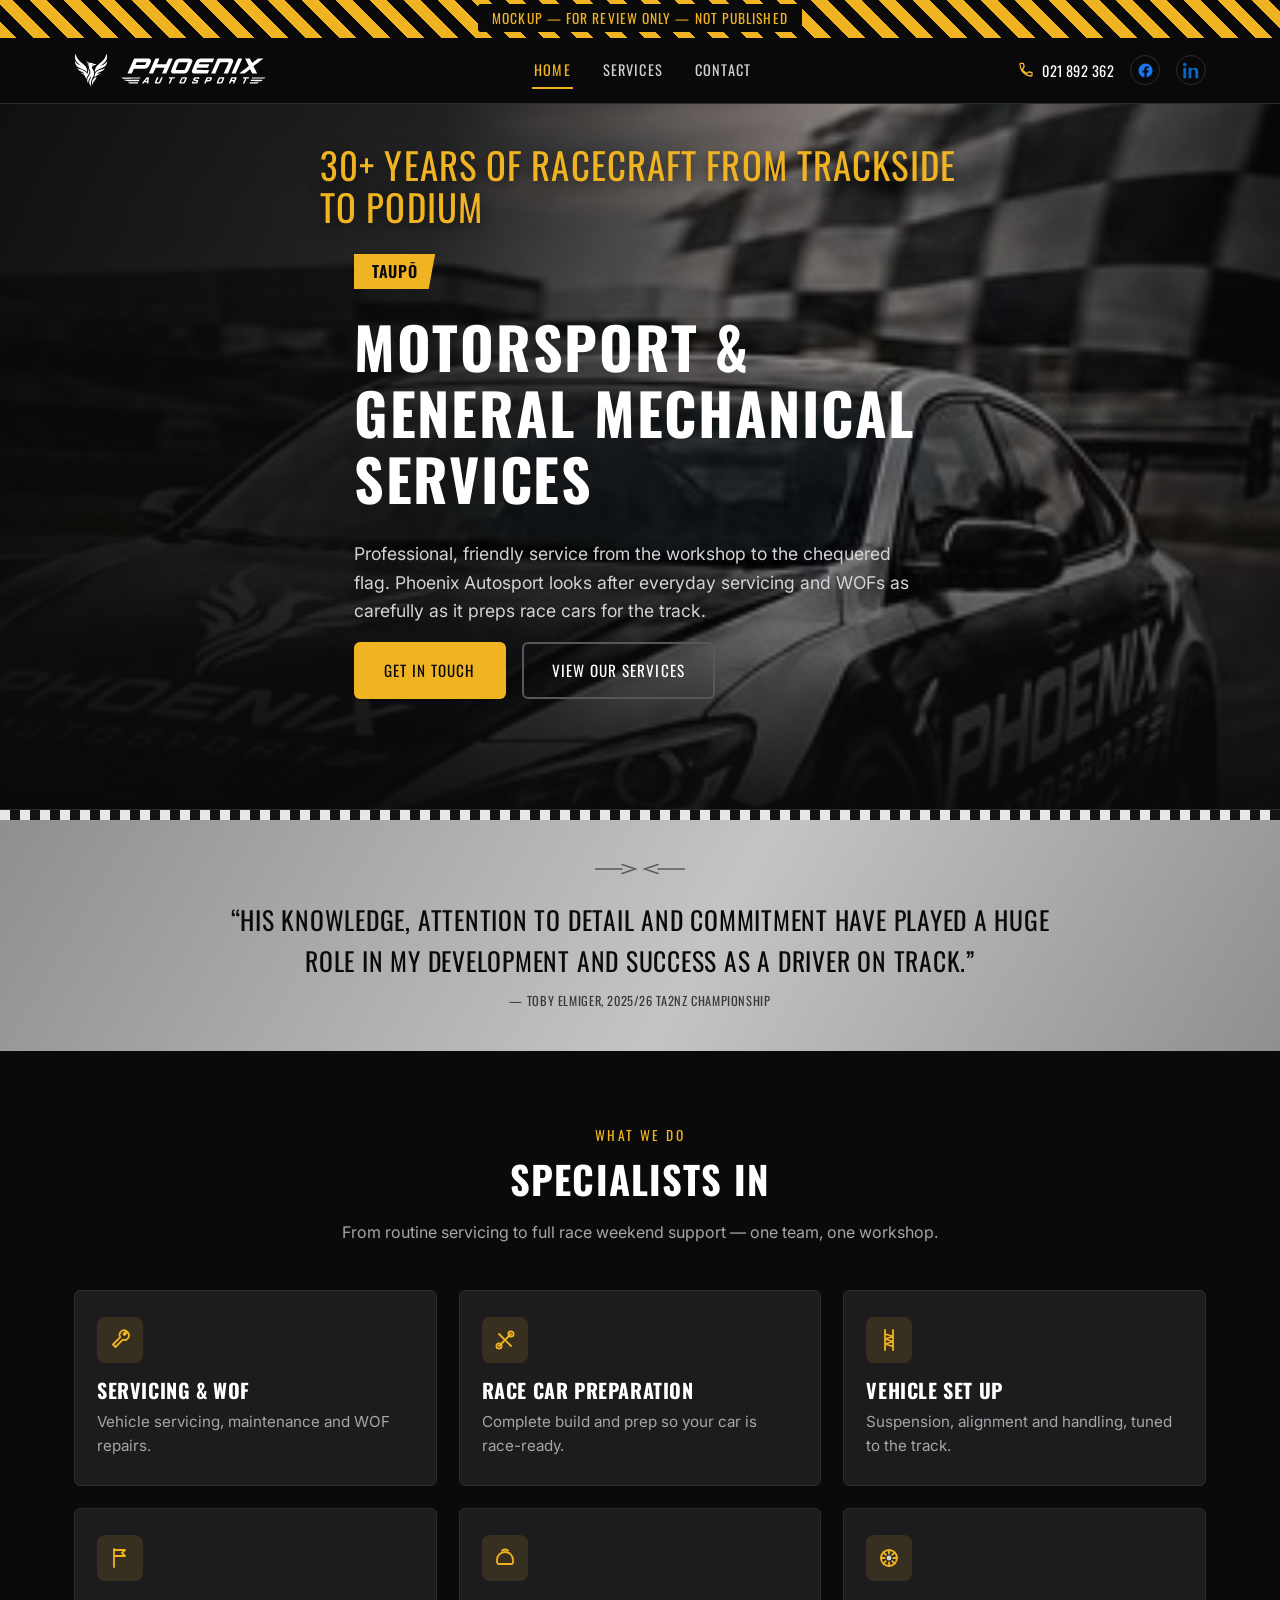
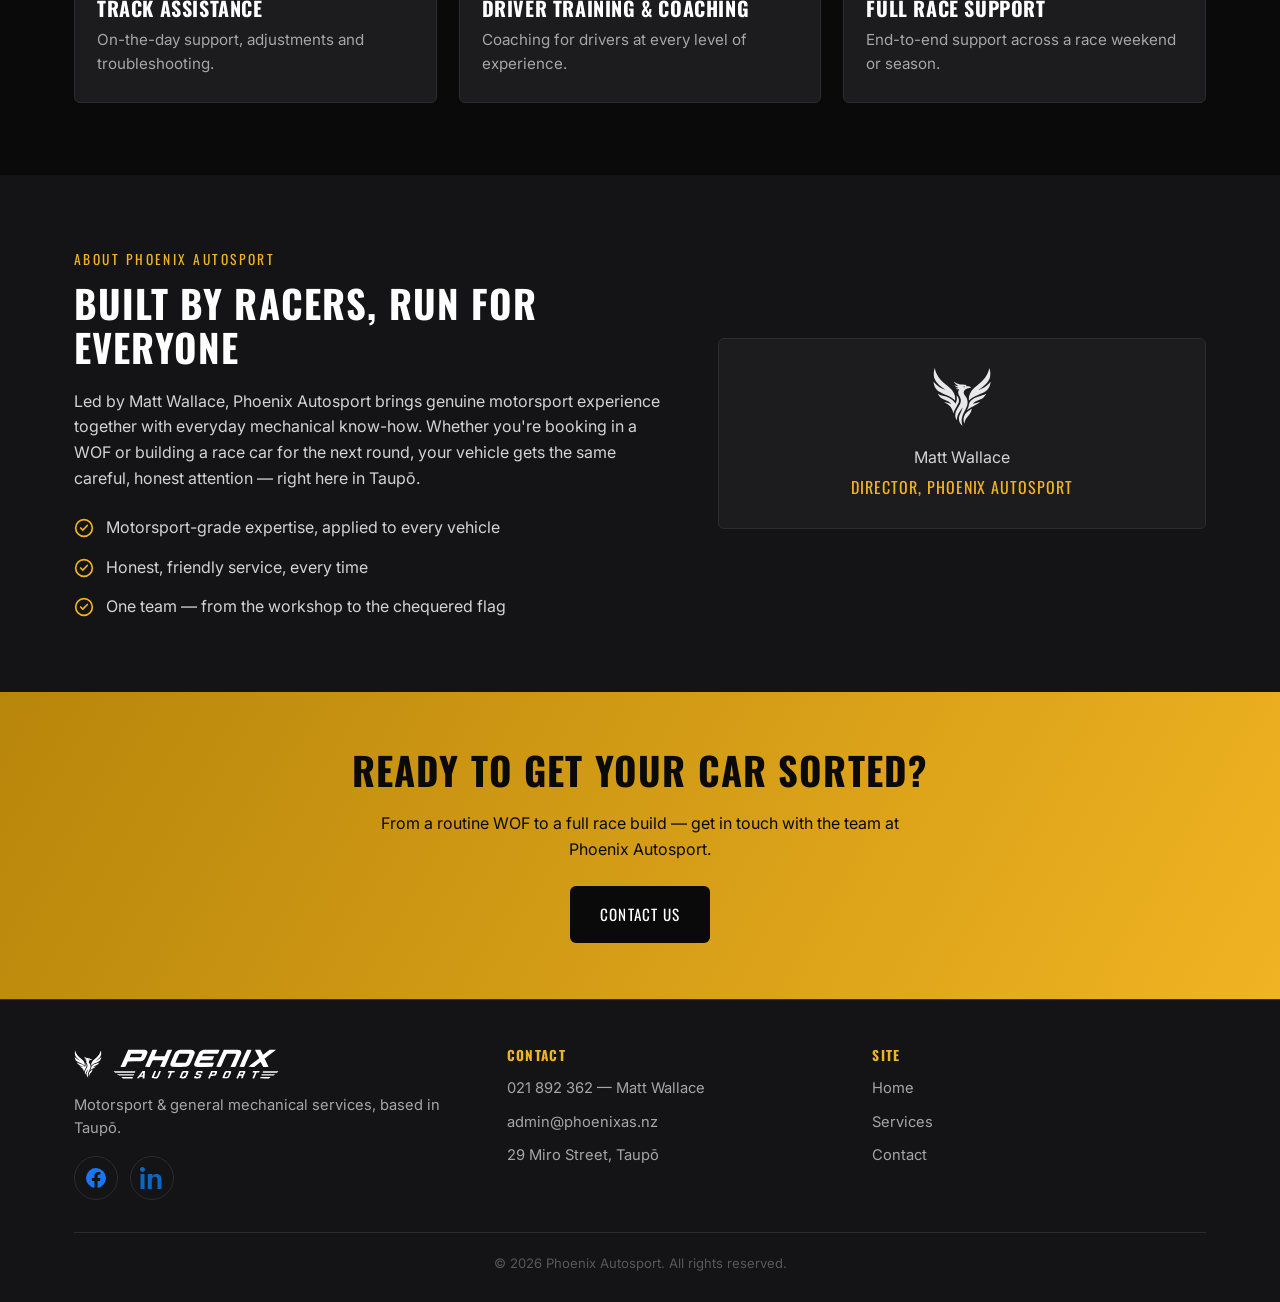
==== commit 51077f88: "Add files via upload" ====
--- a/index.html
+++ b/index.html
@@ -68,7 +68,6 @@
     </a>
     <nav class="main-nav">
       <a href="index.html" class="active">Home</a>
-      <a href="about.html">About</a>
       <a href="services.html">Services</a>
       <a href="contact.html">Contact</a>
     </nav>
@@ -176,7 +175,6 @@
           <li><svg viewBox="0 0 24 24"><path d="M12 2a10 10 0 1 0 0 20 10 10 0 0 0 0-20z"/><path d="M8 12l2.5 2.5L16 9"/></svg> Honest, friendly service, every time</li>
           <li><svg viewBox="0 0 24 24"><path d="M12 2a10 10 0 1 0 0 20 10 10 0 0 0 0-20z"/><path d="M8 12l2.5 2.5L16 9"/></svg> One team — from the workshop to the chequered flag</li>
         </ul>
-        <a href="about.html" class="btn btn-ghost" style="margin-top:24px;">Read Matt's Story</a>
       </div>
       <div class="about-panel">
         <div class="about-panel-inner">
@@ -225,8 +223,7 @@
       <div class="footer-col">
         <h4>Site</h4>
         <a href="index.html">Home</a>
-        <a href="about.html">About</a>
-        <a href="services.html">Services</a>
+          <a href="services.html">Services</a>
         <a href="contact.html">Contact</a>
       </div>
     </div>
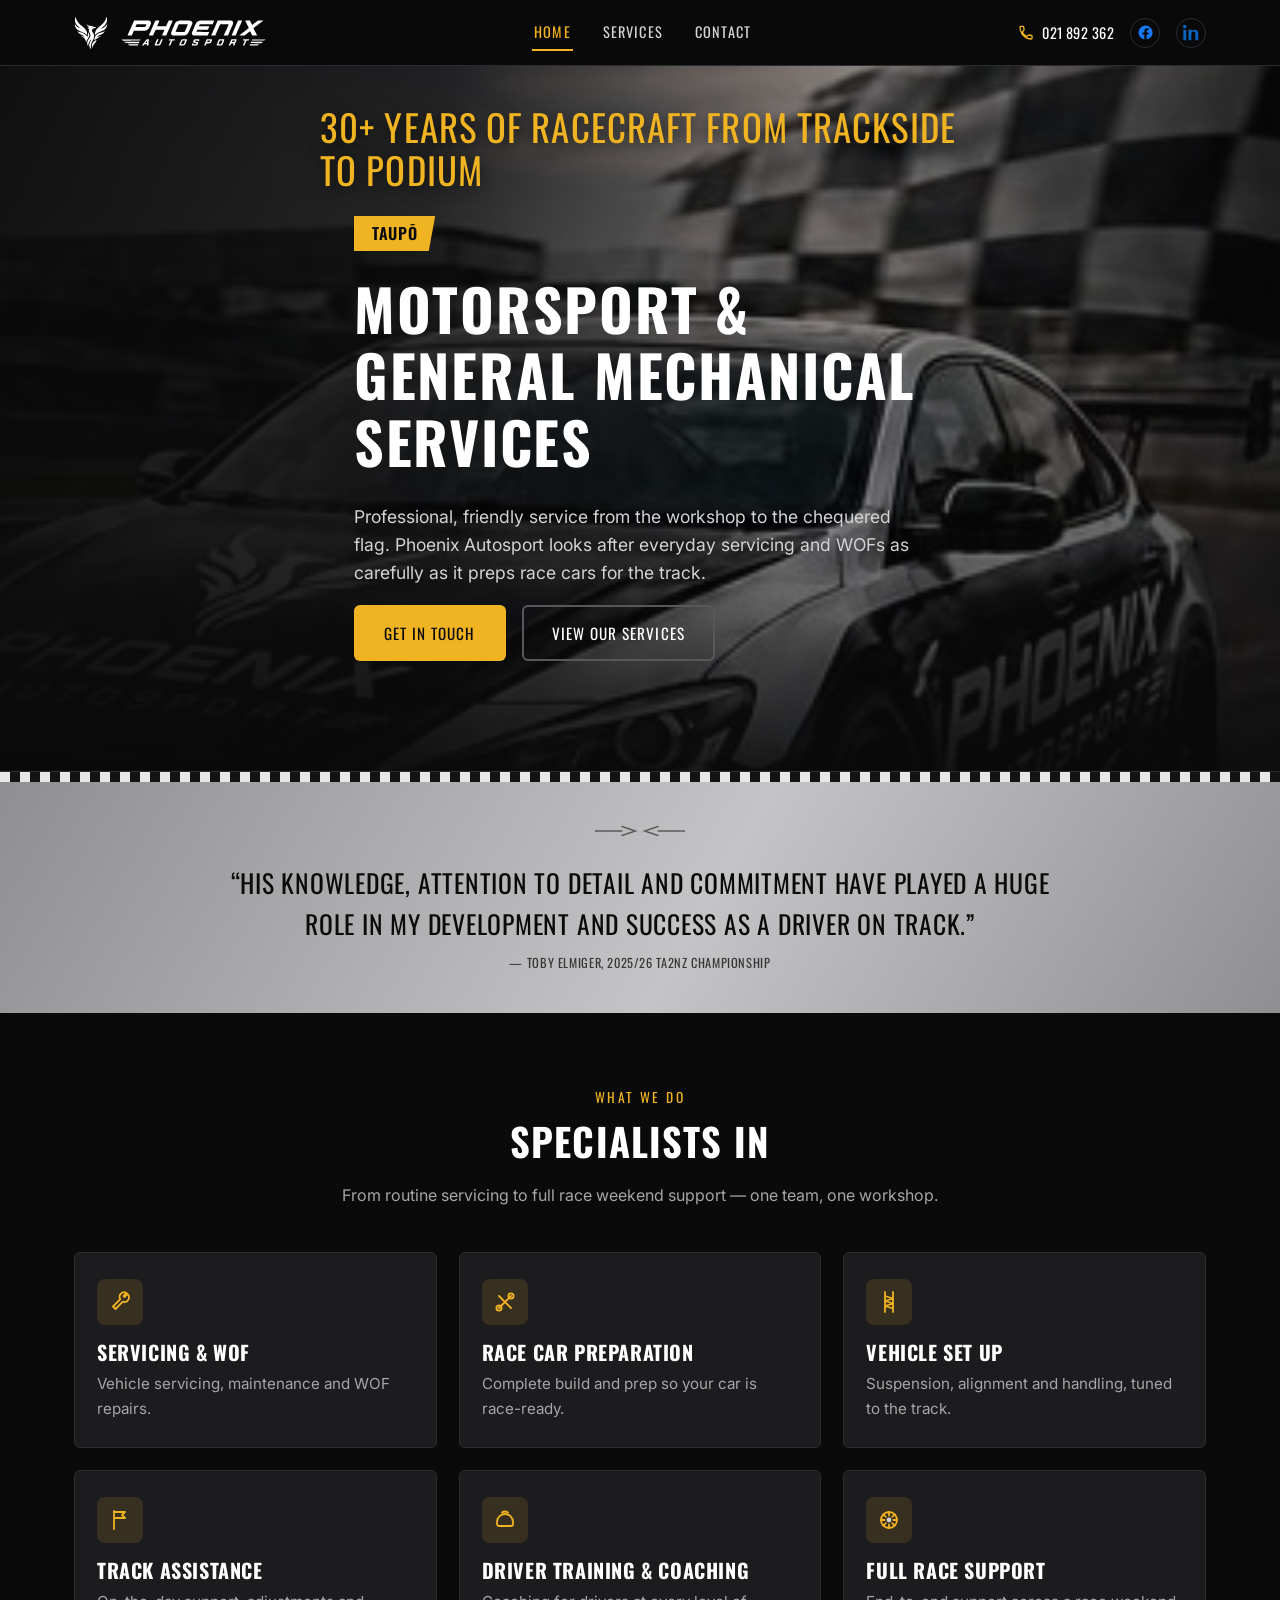
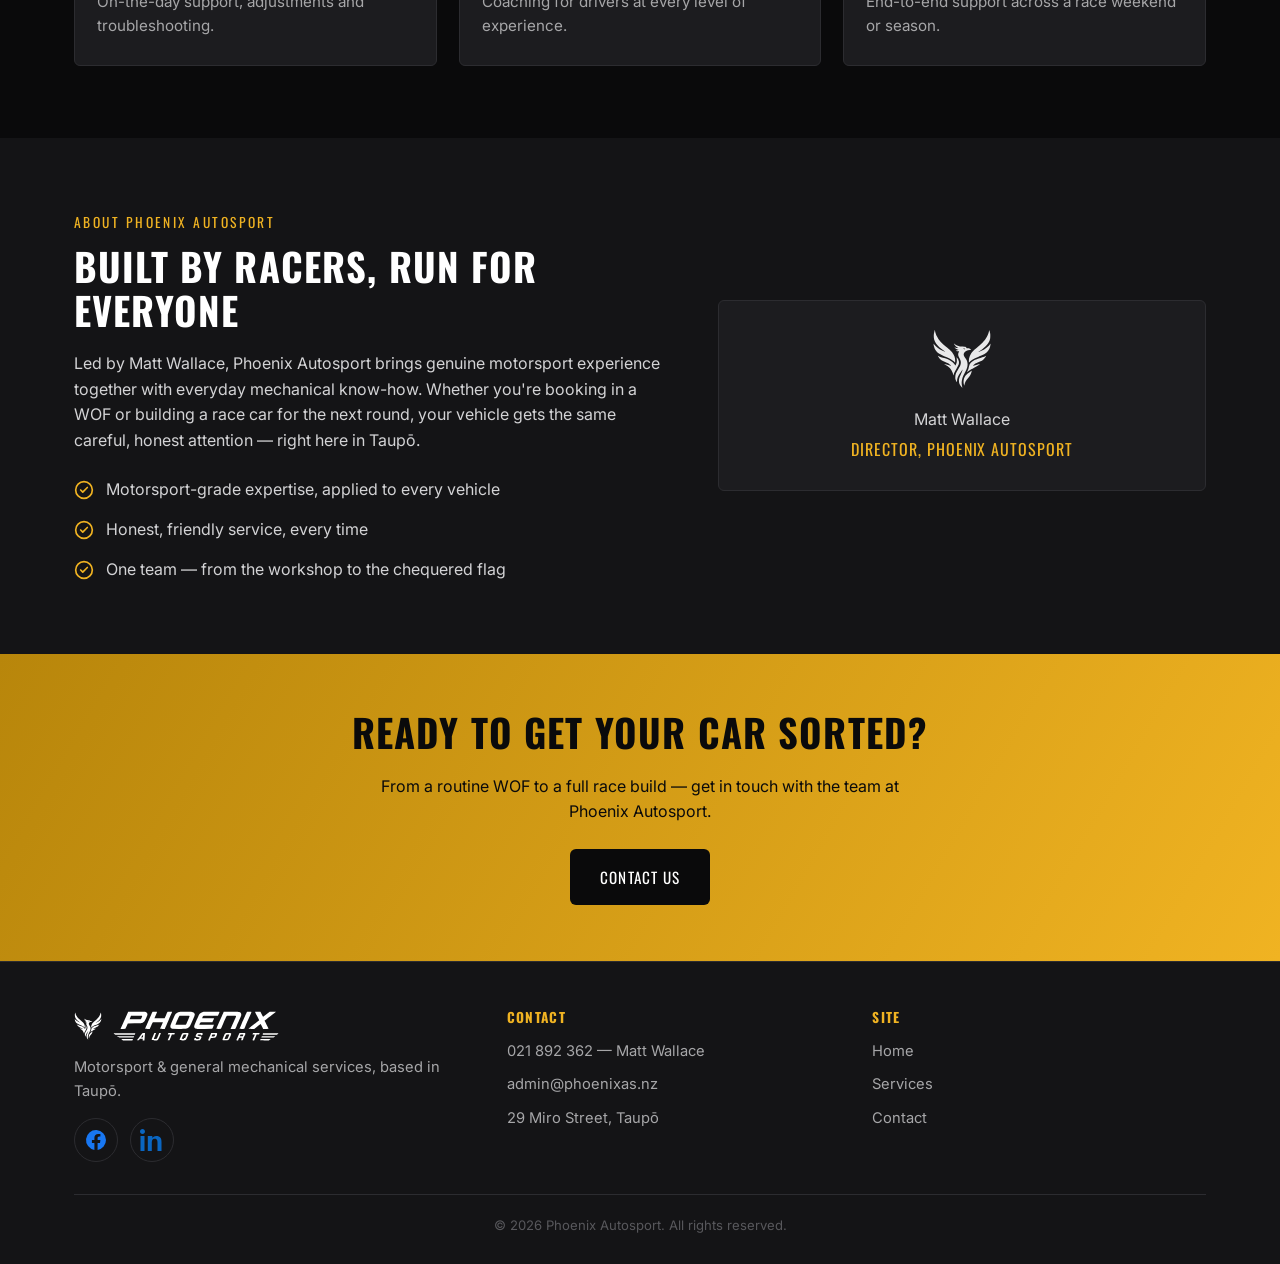
==== commit bfeb74a0: "Add files via upload" ====
--- a/index.html
+++ b/index.html
@@ -49,16 +49,9 @@
     opacity: 0.75;
     text-align: center;
   }
-  .mockup-banner {
-    background: repeating-linear-gradient(45deg, #f0b322, #f0b322 12px, #0a0a0b 12px, #0a0a0b 24px);
-    color: #0a0a0b; text-align: center; font-family: var(--font-head); text-transform: uppercase;
-    letter-spacing: 0.08em; font-size: 0.85rem; padding: 8px;
-  }
-  .mockup-banner span { background: #0a0a0b; color: var(--gold); padding: 4px 14px; border-radius: 3px; }
 </style>
 </head>
 <body>
-<div class="mockup-banner"><span>MOCKUP — For Review Only — Not Published</span></div>
 
 <header class="site-header">
   <div class="nav-row">
